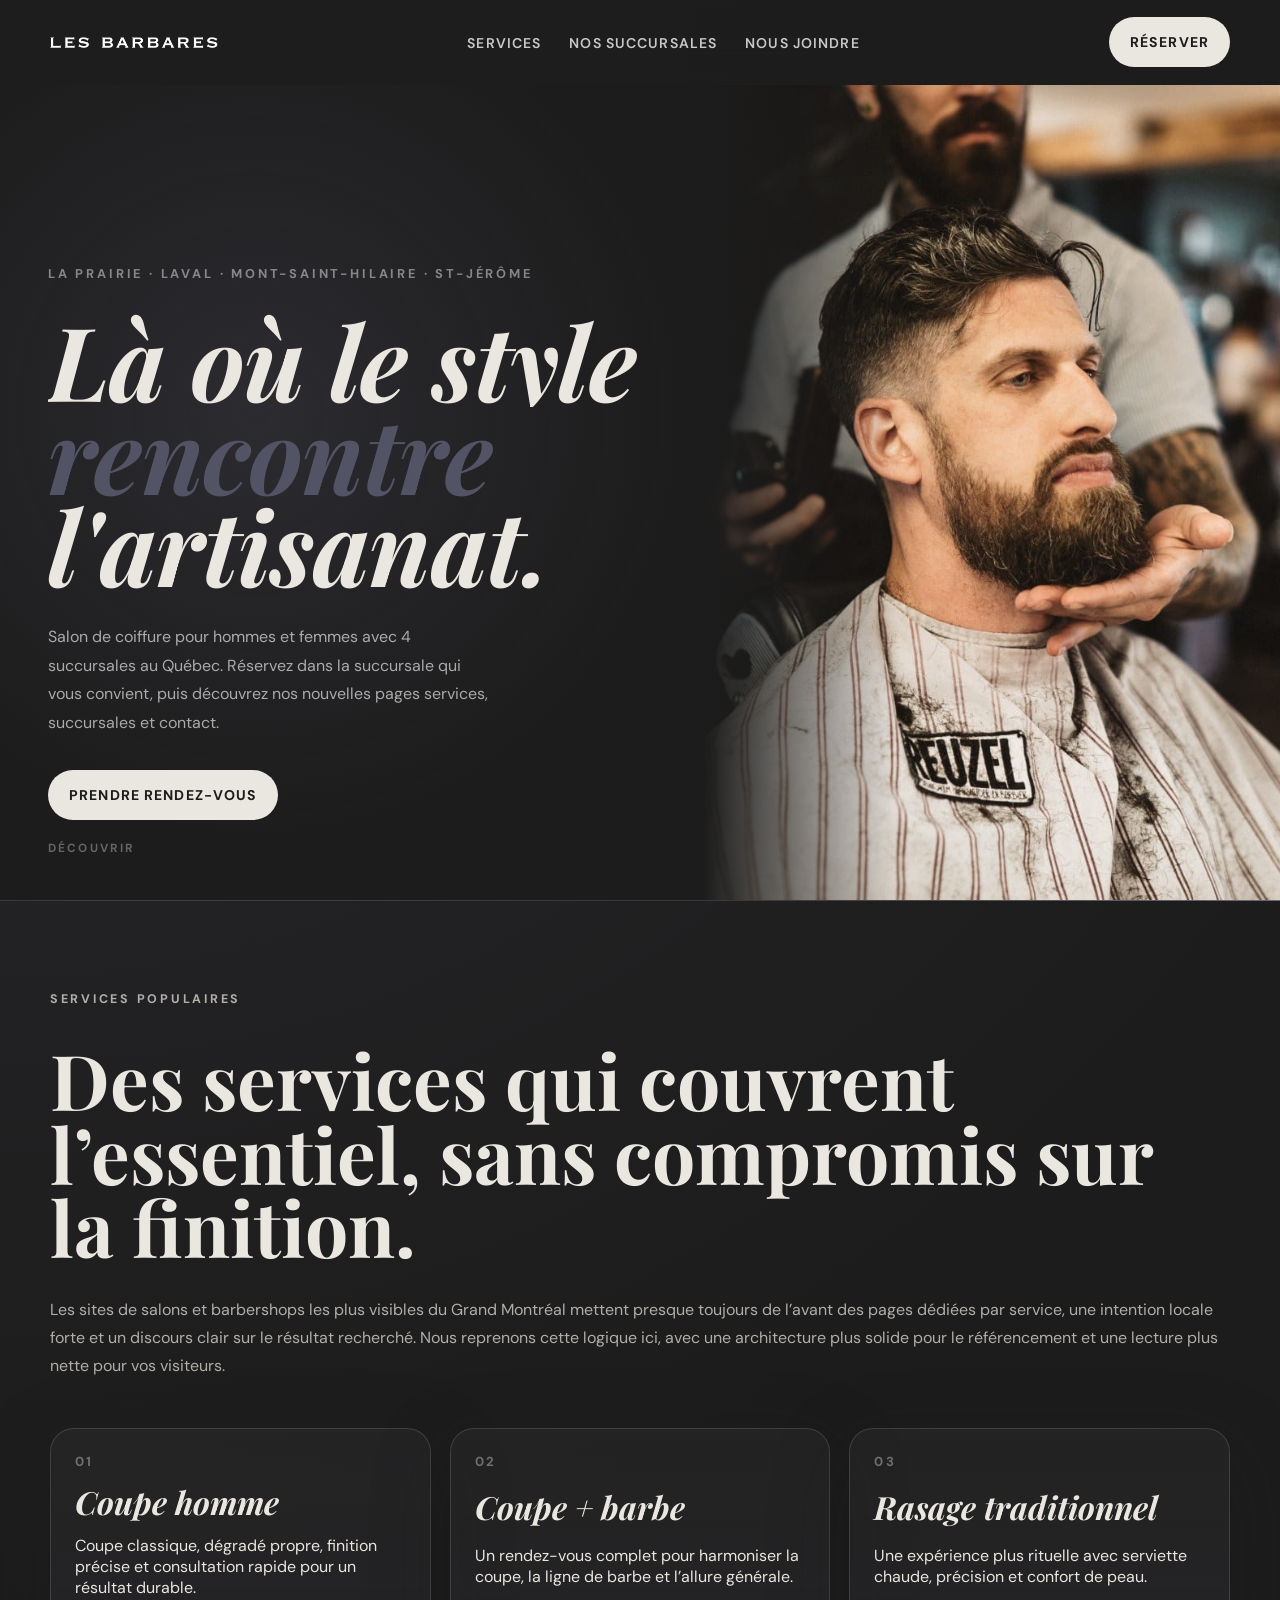
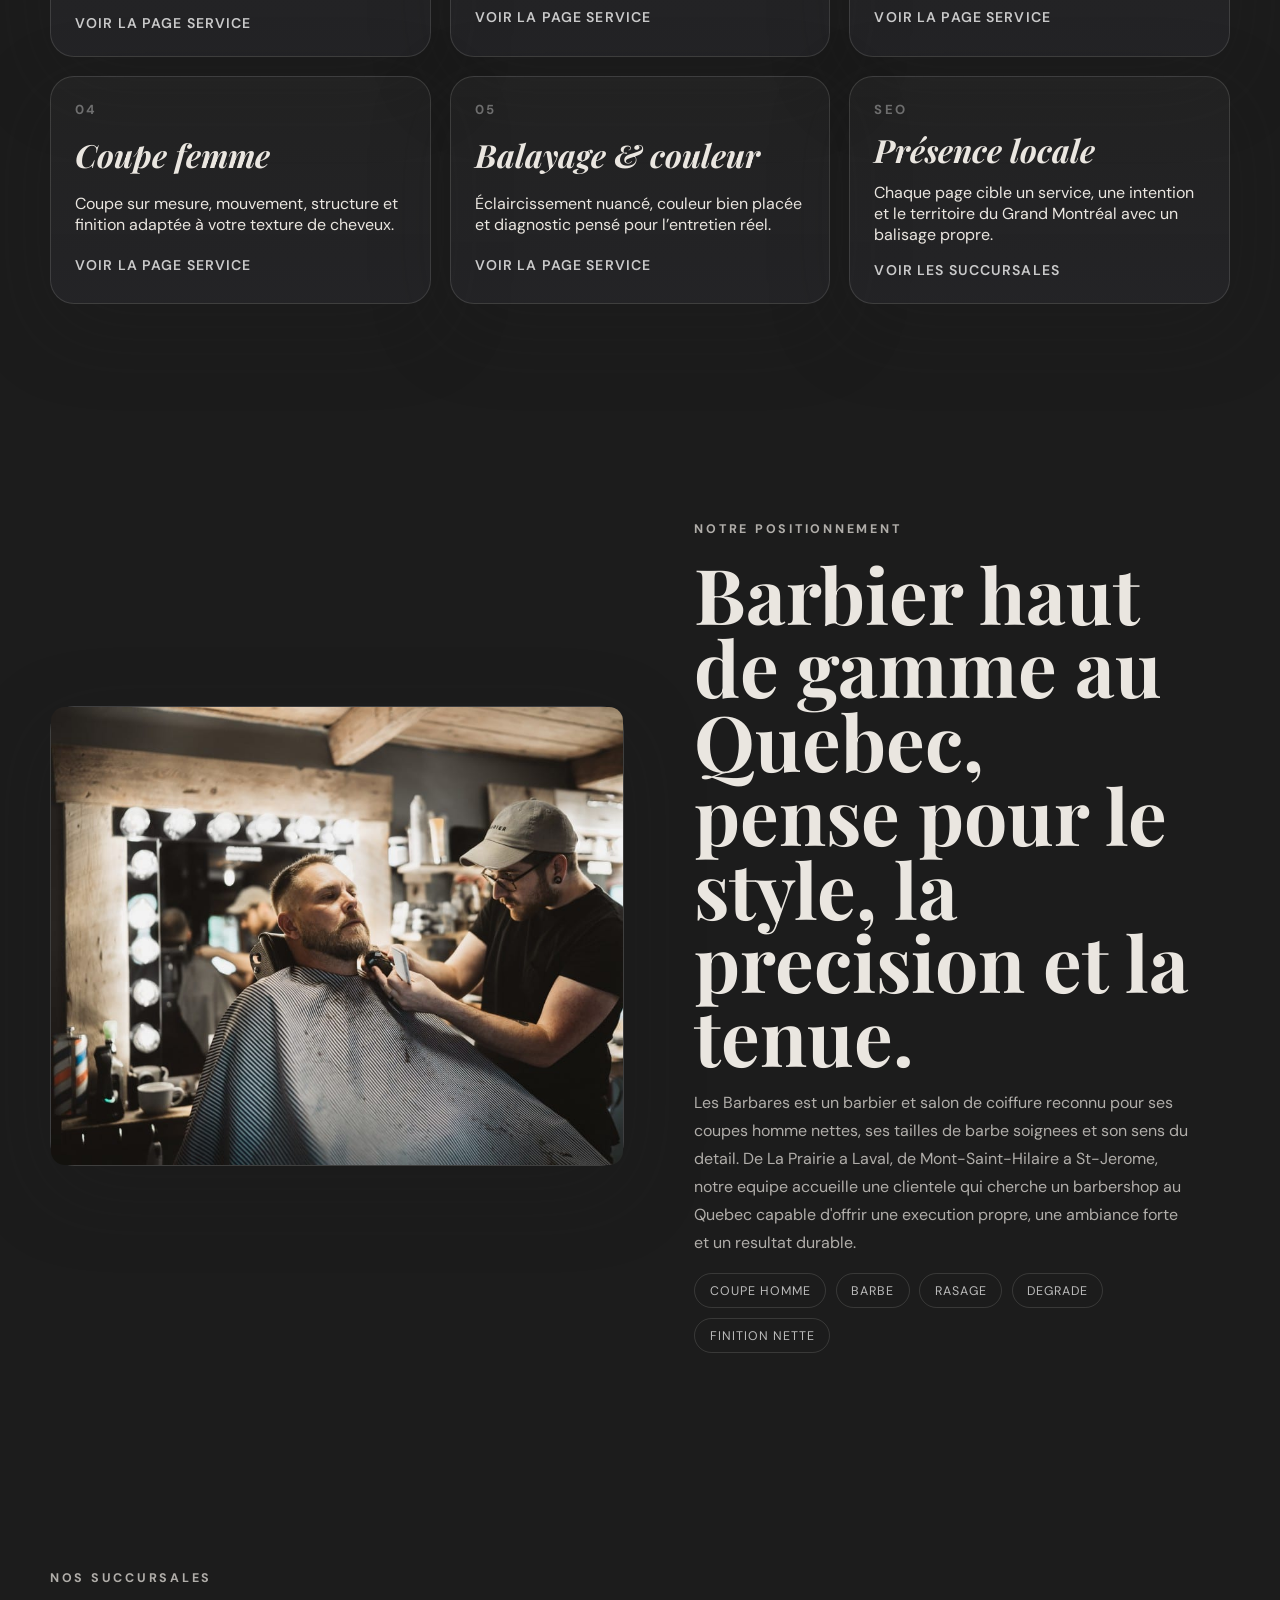
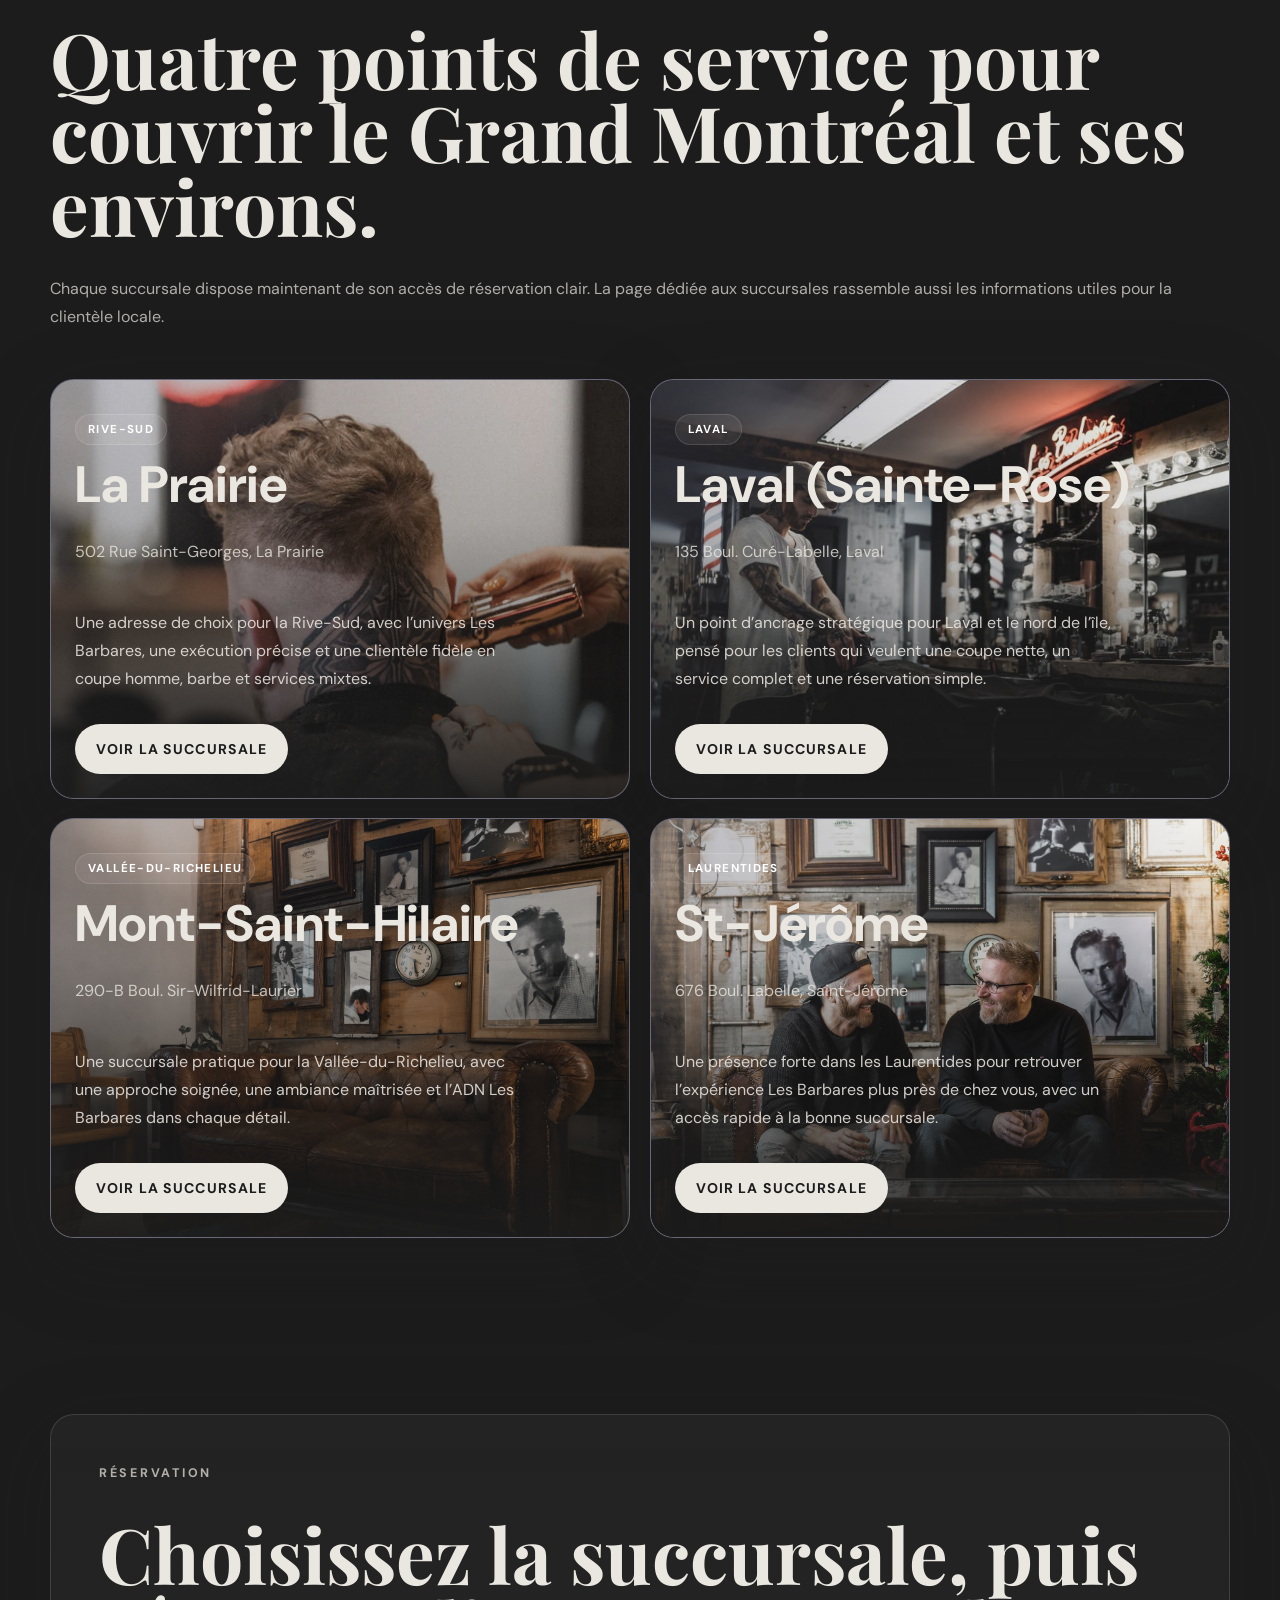
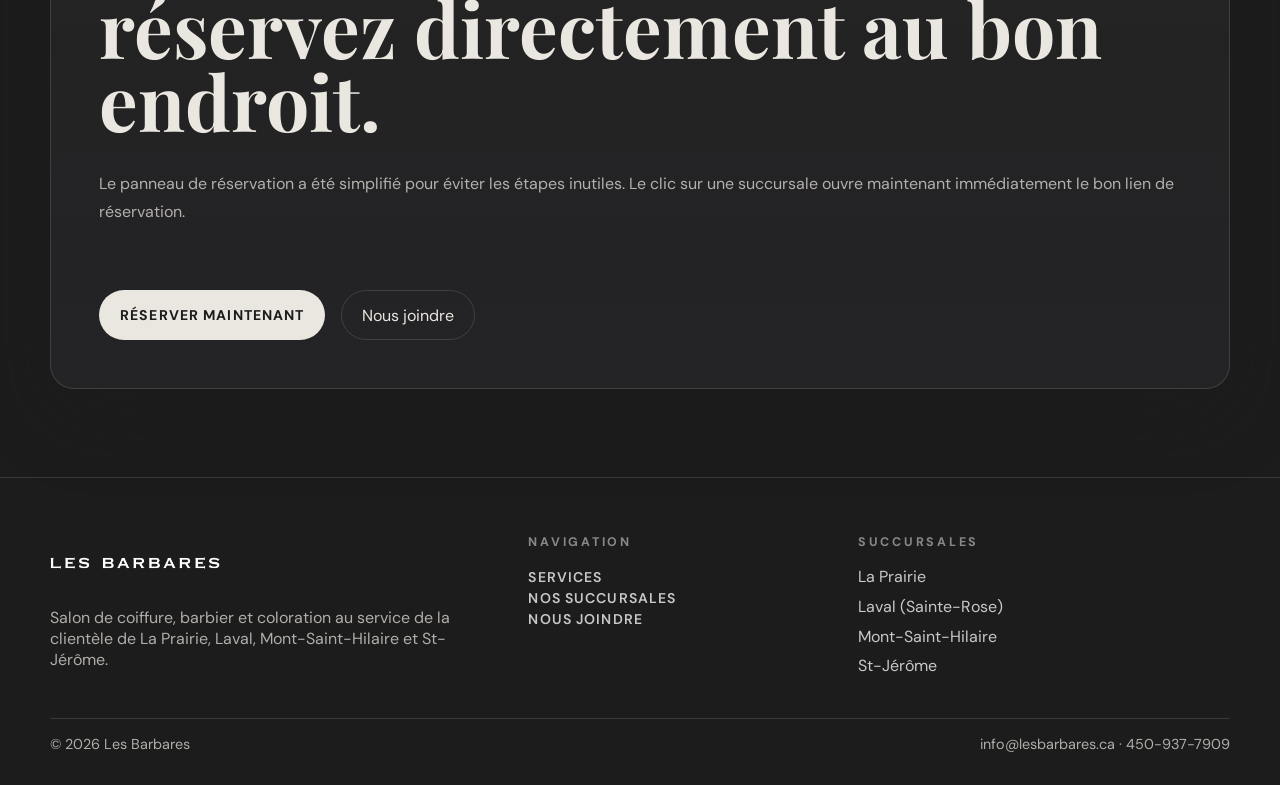
==== index.html @ 5d1bf545 "Refine homepage positioning copy and imagery" ====
<!DOCTYPE html>
<html lang="fr-CA">
<head>
  <meta charset="UTF-8" />
  <meta name="viewport" content="width=device-width, initial-scale=1.0" />
  <title>Les Barbares | Salon de coiffure, barbier et coloration au Grand Montréal</title>
  <meta name="description" content="Les Barbares est un salon de coiffure et barbier du Grand Montréal avec 4 succursales à La Prairie, Laval, Mont-Saint-Hilaire et St-Jérôme. Coupe homme, barbe, rasage, coupe femme et balayage." />
  <link rel="canonical" href="https://lesbarbares.ca/" />
  <meta property="og:type" content="website" />
  <meta property="og:title" content="Les Barbares | Salon de coiffure, barbier et coloration au Grand Montréal" />
  <meta property="og:description" content="Barbershop et salon de coiffure avec 4 succursales au Québec. Réservez votre coupe, barbe, rasage, coupe femme ou balayage chez Les Barbares." />
  <meta property="og:url" content="https://lesbarbares.ca/" />
  <meta property="og:image" content="https://lesbarbares.ca/photos/lesbarbareslandingpage-1.jpg" />
  <meta name="twitter:card" content="summary_large_image" />
  <link rel="preconnect" href="https://fonts.googleapis.com" />
  <link rel="preconnect" href="https://fonts.gstatic.com" crossorigin />
  <link href="https://fonts.googleapis.com/css2?family=Playfair+Display:ital,wght@0,500;0,700;1,500;1,700&family=DM+Sans:wght@400;500;700&display=swap" rel="stylesheet" />
  <link rel="stylesheet" href="site.css" />
  <script type="application/ld+json">
  {
    "@context": "https://schema.org",
    "@type": "HairSalon",
    "name": "Les Barbares",
    "url": "https://lesbarbares.ca/",
    "image": "https://lesbarbares.ca/photos/lesbarbareslandingpage-1.jpg",
    "telephone": "+1-450-937-7909",
    "email": "info@lesbarbares.ca",
    "areaServed": ["La Prairie", "Laval", "Mont-Saint-Hilaire", "Saint-Jérôme", "Grand Montréal"],
    "sameAs": [
      "https://www.instagram.com/les_barbares/",
      "https://www.facebook.com/etes.vous.barbares/"
    ]
  }
  </script>
</head>
<body>
  <div class="page-shell">
    <nav class="site-nav">
      <div class="container site-nav-inner">
        <a class="brand" href="index.html" aria-label="Les Barbares">
          <img src="brand_assets/les-barbares-salon-de-coiffure.png" alt="Les Barbares" />
        </a>
        <ul class="nav-links">
          <li><a href="services.html">Services</a></li>
          <li><a href="succursales.html">Nos succursales</a></li>
          <li><a href="contact.html">Nous joindre</a></li>
        </ul>
        <button class="button" type="button" onclick="openBooking()">Réserver</button>
        <button class="mobile-toggle" type="button" onclick="toggleMenu()" aria-label="Ouvrir le menu">Menu</button>
      </div>
    </nav>

    <div class="mobile-menu" id="mobile-menu">
      <a href="index.html" onclick="toggleMenu()">Accueil</a>
      <a href="services.html" onclick="toggleMenu()">Services</a>
      <a href="succursales.html" onclick="toggleMenu()">Succursales</a>
      <a href="contact.html" onclick="toggleMenu()">Nous joindre</a>
      <button class="mobile-book" type="button" onclick="openBooking()">Réserver</button>
    </div>

    <main>
      <section class="hero">
        <div class="hero-left">
          <p class="hero-eyebrow">La Prairie · Laval · Mont-Saint-Hilaire · St-Jérôme</p>
          <h1 class="hero-headline" aria-label="Là où le style rencontre l'artisanat.">
            <span class="line"><span>Là où le style</span></span>
            <span class="line"><span>rencontre</span></span>
            <span class="line"><span>l'artisanat.</span></span>
          </h1>
          <p class="hero-tagline">Salon de coiffure pour hommes et femmes avec 4 succursales au Québec. Réservez dans la succursale qui vous convient, puis découvrez nos nouvelles pages services, succursales et contact.</p>
          <button class="button hero-cta" type="button" onclick="openBooking()">Prendre rendez-vous</button>
        </div>
        <div class="hero-right">
          <img src="photos/lesbarbareslandingpage-1.jpg" alt="Les Barbares — barbershop et salon de coiffure" loading="eager" />
        </div>
        <p class="hero-scroll-hint">Découvrir</p>
      </section>

      <section class="section">
        <div class="container">
          <div class="section-head">
            <p class="eyebrow">Services populaires</p>
            <h2>Des services qui couvrent l’essentiel, sans compromis sur la finition.</h2>
            <p>Les sites de salons et barbershops les plus visibles du Grand Montréal mettent presque toujours de l’avant des pages dédiées par service, une intention locale forte et un discours clair sur le résultat recherché. Nous reprenons cette logique ici, avec une architecture plus solide pour le référencement et une lecture plus nette pour vos visiteurs.</p>
          </div>
          <div class="card-grid">
            <article class="service-card">
              <span class="index">01</span>
              <h3>Coupe homme</h3>
              <p>Coupe classique, dégradé propre, finition précise et consultation rapide pour un résultat durable.</p>
              <a class="text-link" href="services/coupe-homme.html">Voir la page service</a>
            </article>
            <article class="service-card">
              <span class="index">02</span>
              <h3>Coupe + barbe</h3>
              <p>Un rendez-vous complet pour harmoniser la coupe, la ligne de barbe et l’allure générale.</p>
              <a class="text-link" href="services/coupe-barbe.html">Voir la page service</a>
            </article>
            <article class="service-card">
              <span class="index">03</span>
              <h3>Rasage traditionnel</h3>
              <p>Une expérience plus rituelle avec serviette chaude, précision et confort de peau.</p>
              <a class="text-link" href="services/rasage-traditionnel.html">Voir la page service</a>
            </article>
            <article class="service-card">
              <span class="index">04</span>
              <h3>Coupe femme</h3>
              <p>Coupe sur mesure, mouvement, structure et finition adaptée à votre texture de cheveux.</p>
              <a class="text-link" href="services/coupe-femme.html">Voir la page service</a>
            </article>
            <article class="service-card">
              <span class="index">05</span>
              <h3>Balayage & couleur</h3>
              <p>Éclaircissement nuancé, couleur bien placée et diagnostic pensé pour l’entretien réel.</p>
              <a class="text-link" href="services/balayage-couleur.html">Voir la page service</a>
            </article>
            <article class="service-card">
              <span class="index">SEO</span>
              <h3>Présence locale</h3>
              <p>Chaque page cible un service, une intention et le territoire du Grand Montréal avec un balisage propre.</p>
              <a class="text-link" href="succursales.html">Voir les succursales</a>
            </article>
          </div>
        </div>
      </section>

      <section class="section">
        <div class="container split-panel">
          <div class="image-frame">
            <img src="photos/lesbarbaresdragon-375.jpg" alt="Service de barbier chez Les Barbares" />
          </div>
          <div class="split-copy">
            <p class="eyebrow">Notre positionnement</p>
            <h2>Barbier haut de gamme au Quebec, pense pour le style, la precision et la tenue.</h2>
            <p>Les Barbares est un barbier et salon de coiffure reconnu pour ses coupes homme nettes, ses tailles de barbe soignees et son sens du detail. De La Prairie a Laval, de Mont-Saint-Hilaire a St-Jerome, notre equipe accueille une clientele qui cherche un barbershop au Quebec capable d'offrir une execution propre, une ambiance forte et un resultat durable.</p>
            <div class="pill-row">
              <span class="pill">Coupe homme</span>
              <span class="pill">Barbe</span>
              <span class="pill">Rasage</span>
              <span class="pill">Degrade</span>
              <span class="pill">Finition nette</span>
            </div>
          </div>
        </div>
      </section>

      <section class="section">
        <div class="container">
          <div class="section-head">
            <p class="eyebrow">Nos succursales</p>
            <h2>Quatre points de service pour couvrir le Grand Montréal et ses environs.</h2>
            <p>Chaque succursale dispose maintenant de son accès de réservation clair. La page dédiée aux succursales rassemble aussi les informations utiles pour la clientèle locale.</p>
          </div>
          <div class="home-locations-grid">
            <article class="home-location-card">
              <img src="photos/facebook2_grande.jpg" alt="Les Barbares La Prairie" />
              <div class="home-location-content">
                <div class="home-location-topline">
                  <span class="home-location-tag">Rive-Sud</span>
                </div>
                <h3>La Prairie</h3>
                <p class="home-location-address">502 Rue Saint-Georges, La Prairie</p>
                <p class="home-location-copy">Une adresse de choix pour la Rive-Sud, avec l’univers Les Barbares, une exécution précise et une clientèle fidèle en coupe homme, barbe et services mixtes.</p>
                <div class="home-location-actions">
                  <a class="booking-link" href="succursales.html">Voir la succursale</a>
                </div>
              </div>
            </article>
            <article class="home-location-card">
              <img src="photos/Barbaresmur-124.jpg" alt="Les Barbares Laval Sainte-Rose" />
              <div class="home-location-content">
                <div class="home-location-topline">
                  <span class="home-location-tag">Laval</span>
                </div>
                <h3>Laval (Sainte-Rose)</h3>
                <p class="home-location-address">135 Boul. Curé-Labelle, Laval</p>
                <p class="home-location-copy">Un point d’ancrage stratégique pour Laval et le nord de l’île, pensé pour les clients qui veulent une coupe nette, un service complet et une réservation simple.</p>
                <div class="home-location-actions">
                  <a class="booking-link" href="succursales.html">Voir la succursale</a>
                </div>
              </div>
            </article>
            <article class="home-location-card">
              <img src="photos/facebook.jpg" alt="Les Barbares Mont-Saint-Hilaire" />
              <div class="home-location-content">
                <div class="home-location-topline">
                  <span class="home-location-tag">Vallée-du-Richelieu</span>
                </div>
                <h3>Mont-Saint-Hilaire</h3>
                <p class="home-location-address">290-B Boul. Sir-Wilfrid-Laurier</p>
                <p class="home-location-copy">Une succursale pratique pour la Vallée-du-Richelieu, avec une approche soignée, une ambiance maîtrisée et l’ADN Les Barbares dans chaque détail.</p>
                <div class="home-location-actions">
                  <a class="booking-link" href="succursales.html">Voir la succursale</a>
                </div>
              </div>
            </article>
            <article class="home-location-card">
              <img src="photos/facebook9.jpg" alt="Les Barbares St-Jérôme" />
              <div class="home-location-content">
                <div class="home-location-topline">
                  <span class="home-location-tag">Laurentides</span>
                </div>
                <h3>St-Jérôme</h3>
                <p class="home-location-address">676 Boul. Labelle, Saint-Jérôme</p>
                <p class="home-location-copy">Une présence forte dans les Laurentides pour retrouver l’expérience Les Barbares plus près de chez vous, avec un accès rapide à la bonne succursale.</p>
                <div class="home-location-actions">
                  <a class="booking-link" href="succursales.html">Voir la succursale</a>
                </div>
              </div>
            </article>
          </div>
        </div>
      </section>

      <section class="section">
        <div class="container">
          <div class="cta-card">
            <p class="eyebrow">Réservation</p>
            <h2>Choisissez la succursale, puis réservez directement au bon endroit.</h2>
            <p>Le panneau de réservation a été simplifié pour éviter les étapes inutiles. Le clic sur une succursale ouvre maintenant immédiatement le bon lien de réservation.</p>
            <div class="page-actions">
              <button class="button" type="button" onclick="openBooking()">Réserver maintenant</button>
              <a class="ghost-button" href="contact.html">Nous joindre</a>
            </div>
          </div>
        </div>
      </section>
    </main>

    <footer class="footer">
      <div class="container">
        <div class="footer-grid">
          <div class="footer-brand">
            <img src="brand_assets/les-barbares-salon-de-coiffure.png" alt="Les Barbares" />
            <p>Salon de coiffure, barbier et coloration au service de la clientèle de La Prairie, Laval, Mont-Saint-Hilaire et St-Jérôme.</p>
          </div>
          <div>
            <p class="eyebrow">Navigation</p>
            <ul class="footer-links">
              <li><a href="services.html">Services</a></li>
              <li><a href="succursales.html">Nos succursales</a></li>
              <li><a href="contact.html">Nous joindre</a></li>
            </ul>
          </div>
          <div>
            <p class="eyebrow">Succursales</p>
            <div class="footer-branches">
              <a href="succursales.html">La Prairie</a>
              <a href="succursales.html">Laval (Sainte-Rose)</a>
              <a href="succursales.html">Mont-Saint-Hilaire</a>
              <a href="succursales.html">St-Jérôme</a>
            </div>
          </div>
        </div>
        <div class="footer-bottom">
          <span>© 2026 Les Barbares</span>
          <span>info@lesbarbares.ca · 450-937-7909</span>
        </div>
      </div>
    </footer>
  </div>

  <div class="booking-overlay" id="booking-overlay" onclick="closeBooking()"></div>
  <aside class="booking-panel" id="booking-panel" aria-modal="true" role="dialog" aria-label="Réserver une visite">
    <div class="booking-header">
      <h2 class="booking-title">Réserver une visite</h2>
      <button class="booking-close" type="button" onclick="closeBooking()" aria-label="Fermer">✕</button>
    </div>
    <div class="booking-body">
      <p>Sélectionnez une succursale. Le clic ouvre directement le bon lien de réservation.</p>
      <div class="booking-locations">
        <button class="booking-location" type="button" onclick="selectLocation(this)" data-url="https://linktr.ee/Barbares">
          <span class="name">La Prairie</span>
          <span class="address">502 Rue Saint-Georges · La Prairie</span>
        </button>
        <button class="booking-location" type="button" onclick="selectLocation(this)" data-url="https://book.squareup.com/appointments/hnw8ubz1rvs21f/location/LJN0TJ5JBTWC9/services">
          <span class="name">Laval (Sainte-Rose)</span>
          <span class="address">135 Boul. Curé-Labelle · Laval</span>
        </button>
        <button class="booking-location" type="button" onclick="selectLocation(this)" data-url="https://book.squareup.com/appointments/hnw8ubz1rvs21f/location/LEB6K5XP36884/services">
          <span class="name">Mont-Saint-Hilaire</span>
          <span class="address">290-B Boul. Sir-Wilfrid-Laurier</span>
        </button>
        <button class="booking-location" type="button" onclick="selectLocation(this)" data-url="https://stjerome.lesbarbares.ca/index.php/Fr/Accueil/Accueil/">
          <span class="name">St-Jérôme</span>
          <span class="address">676 Boul. Labelle · Saint-Jérôme</span>
        </button>
      </div>
      <p class="booking-caption">Vous serez redirigé vers la plateforme de réservation de la succursale choisie.</p>
    </div>
  </aside>

  <script src="site.js"></script>
</body>
</html>
---- site.css ----
:root {
  --bg: #1c1c1c;
  --bg-elevated: #535366;
  --bg-soft: #eae6e0;
  --line: rgba(234, 230, 224, 0.14);
  --text: #eae6e0;
  --muted: rgba(234, 230, 224, 0.72);
  --accent: #535366;
  --accent-soft: rgba(83, 83, 102, 0.22);
  --action: #eae6e0;
  --action-contrast: #1c1c1c;
  --highlight: #ffffff;
  --shadow: 0 24px 80px rgba(28, 28, 28, 0.28);
  --radius: 24px;
  --radius-sm: 16px;
  --container: 1180px;
  --font-display: "Playfair Display", serif;
  --font-body: "DM Sans", sans-serif;
  --nav-height: 84px;
}

*,
*::before,
*::after {
  box-sizing: border-box;
}

html {
  scroll-behavior: smooth;
}

body {
  margin: 0;
  font-family: var(--font-body);
  background:
    radial-gradient(circle at top left, rgba(83, 83, 102, 0.24), transparent 28%),
    linear-gradient(180deg, #1c1c1c 0%, #1c1c1c 100%);
  color: var(--text);
  overflow-x: hidden;
}

img {
  display: block;
  max-width: 100%;
}

a {
  color: inherit;
  text-decoration: none;
}

button {
  font: inherit;
}

.page-shell {
  min-height: 100vh;
}

.container {
  width: min(calc(100% - 2.5rem), var(--container));
  margin: 0 auto;
}

.eyebrow {
  margin: 0 0 1rem;
  font-size: 0.78rem;
  font-weight: 700;
  letter-spacing: 0.22em;
  text-transform: uppercase;
  color: rgba(255, 255, 255, 0.48);
}

.section {
  padding: 5.5rem 0;
}

.section-head {
  display: grid;
  gap: 1rem;
  margin-bottom: 2rem;
}

.section-head h2,
.split-copy h2,
.cta-card h2,
.detail-card h2,
.contact-stack h2 {
  margin: 0;
  font-family: var(--font-display);
  font-size: clamp(2.4rem, 6vw, 5rem);
  line-height: 0.96;
}

.section-head p,
.split-copy p,
.cta-card p,
.detail-card p,
.contact-stack p,
.service-copy p,
.location-card p,
.meta-card p,
.list-card li {
  color: var(--muted);
  line-height: 1.75;
}

.site-nav {
  position: sticky;
  top: 0;
  z-index: 1000;
  backdrop-filter: blur(18px);
  background: rgba(28, 28, 28, 0.86);
  border-bottom: 1px solid transparent;
  transition: border-color 0.25s ease, transform 0.25s ease;
}

.site-nav.scrolled {
  border-bottom-color: var(--line);
}

.site-nav.hidden {
  transform: translateY(-100%);
}

.site-nav-inner {
  min-height: var(--nav-height);
  display: flex;
  align-items: center;
  justify-content: space-between;
  gap: 1rem;
}

.brand {
  display: inline-flex;
  align-items: center;
}

.brand img {
  width: 168px;
  filter: brightness(0) invert(1);
}

.nav-links,
.footer-links,
.footer-branches,
.inline-links,
.bullet-list,
.contact-points {
  list-style: none;
  margin: 0;
  padding: 0;
}

.nav-links {
  display: flex;
  align-items: center;
  gap: 1.75rem;
}

.nav-links a,
.footer-links a,
.inline-links a,
.text-link {
  color: rgba(255, 255, 255, 0.76);
  font-size: 0.88rem;
  font-weight: 600;
  letter-spacing: 0.08em;
  text-transform: uppercase;
}

.nav-links a:hover,
.footer-links a:hover,
.inline-links a:hover,
.text-link:hover,
.branch-links a:hover {
  color: var(--highlight);
}

.button,
.ghost-button,
.mobile-book,
.booking-link {
  display: inline-flex;
  align-items: center;
  justify-content: center;
  gap: 0.5rem;
  min-height: 50px;
  padding: 0 1.25rem;
  border-radius: 999px;
  border: 1px solid transparent;
  cursor: pointer;
  transition: transform 0.2s ease, background 0.2s ease, border-color 0.2s ease, color 0.2s ease;
}

.button,
.mobile-book,
.booking-link {
  background: var(--action);
  color: var(--action-contrast);
  font-size: 0.88rem;
  font-weight: 700;
  letter-spacing: 0.08em;
  text-transform: uppercase;
}

.ghost-button {
  border-color: var(--line);
  color: var(--text);
}

.button:hover,
.ghost-button:hover,
.mobile-book:hover,
.booking-link:hover {
  transform: translateY(-1px);
}

.mobile-toggle {
  display: none;
  width: 48px;
  height: 48px;
  border-radius: 999px;
  border: 1px solid var(--line);
  background: transparent;
  color: var(--text);
}

.mobile-menu {
  position: fixed;
  inset: 0;
  z-index: 999;
  display: flex;
  flex-direction: column;
  justify-content: center;
  align-items: center;
  gap: 1.5rem;
  background: rgba(28, 28, 28, 0.98);
  opacity: 0;
  pointer-events: none;
  transition: opacity 0.25s ease;
}

.mobile-menu.open {
  opacity: 1;
  pointer-events: auto;
}

.mobile-menu a {
  font-family: var(--font-display);
  font-style: italic;
  font-size: clamp(2rem, 8vw, 3.5rem);
}

.hero {
  display: grid;
  grid-template-columns: 55% 45%;
  min-height: calc(100vh - var(--nav-height));
  position: relative;
  padding: 0;
  border-bottom: 1px solid var(--line);
  background:
    radial-gradient(circle at 20% 40%, rgba(83, 83, 102, 0.28), transparent 38%),
    linear-gradient(90deg, #1c1c1c 0%, #1c1c1c 58%, #535366 100%);
}

.page-hero {
  padding: clamp(3rem, 8vw, 6rem) 0 4.5rem;
}

.hero-left {
  display: flex;
  flex-direction: column;
  justify-content: flex-end;
  padding: 7rem 3rem 5rem;
  position: relative;
  z-index: 2;
}

.hero-right {
  position: relative;
  overflow: hidden;
}

.hero-right::after {
  content: "";
  position: absolute;
  inset: 0;
  background: linear-gradient(to right, rgba(28, 28, 28, 1) 0%, transparent 34%);
}

.hero-right img {
  width: 100%;
  height: 100%;
  object-fit: cover;
  object-position: center;
}

.hero-eyebrow {
  margin: 0 0 2rem;
  font-size: 0.8rem;
  font-weight: 700;
  letter-spacing: 0.22em;
  text-transform: uppercase;
  color: rgba(255, 255, 255, 0.45);
}

.hero-headline {
  margin: 0 0 2rem;
  font-family: var(--font-display);
  font-style: italic;
  font-weight: 700;
  line-height: 0.9;
  letter-spacing: -0.03em;
}

.hero-headline .line {
  display: block;
  overflow: hidden;
  font-size: clamp(3.5rem, 8vw, 8.75rem);
}

.hero-headline .line span {
  display: inline-block;
  transform: translateY(110%);
  animation: slideUp 0.8s ease forwards;
}

.hero-headline .line:nth-child(2) span {
  color: var(--accent);
  animation-delay: 0.12s;
}

.hero-headline .line:nth-child(3) span {
  animation-delay: 0.22s;
}

@keyframes slideUp {
  to {
    transform: translateY(0);
  }
}

.hero-tagline {
  max-width: 28rem;
  margin: 0 0 2rem;
  color: rgba(255, 255, 255, 0.62);
  font-size: 1rem;
  line-height: 1.8;
}

.hero-cta {
  width: fit-content;
}

.hero-scroll-hint {
  position: absolute;
  left: 3rem;
  bottom: 2rem;
  color: rgba(255, 255, 255, 0.32);
  font-size: 0.74rem;
  font-weight: 700;
  letter-spacing: 0.18em;
  text-transform: uppercase;
}

.split-panel,
.service-layout,
.contact-layout,
.service-hero {
  display: grid;
  gap: 2rem;
  align-items: center;
}

.page-hero h1,
.service-copy h1 {
  margin: 0 0 1.25rem;
  font-family: var(--font-display);
  font-size: clamp(3.3rem, 8vw, 7.3rem);
  line-height: 0.92;
}

.page-hero p,
.service-copy .lead {
  max-width: 54rem;
  margin: 0;
  color: var(--muted);
  font-size: 1.05rem;
  line-height: 1.8;
}

.page-actions {
  display: flex;
  flex-wrap: wrap;
  gap: 1rem;
  margin-top: 2rem;
}

.image-frame,
.meta-card,
.cta-card,
.detail-card,
.service-card,
.location-card,
.contact-card {
  border: 1px solid var(--line);
  background: linear-gradient(180deg, rgba(255, 255, 255, 0.03), rgba(83, 83, 102, 0.14));
  border-radius: var(--radius);
  box-shadow: var(--shadow);
}

.image-frame img {
  width: 100%;
  min-height: 420px;
  object-fit: cover;
  border-radius: calc(var(--radius) - 10px);
}

.meta-card {
  padding: 1rem;
}

.meta-card strong,
.location-card strong {
  display: block;
  margin-bottom: 0.35rem;
  font-size: 1rem;
}

.card-grid,
.locations-grid,
.contact-grid,
.service-menu {
  display: grid;
  gap: 1.2rem;
}

.card-grid {
  grid-template-columns: repeat(3, minmax(0, 1fr));
}

.service-menu {
  grid-template-columns: repeat(2, minmax(0, 1fr));
}

.locations-grid,
.contact-grid {
  grid-template-columns: repeat(2, minmax(0, 1fr));
}

.home-locations-grid {
  display: grid;
  grid-template-columns: repeat(2, minmax(0, 1fr));
  gap: 1.2rem;
}

.service-card,
.location-card,
.contact-card {
  padding: 1.5rem;
}

.service-card {
  display: grid;
  gap: 1rem;
}

.location-card {
  overflow: hidden;
  padding: 0;
}

.location-card img {
  width: 100%;
  height: 240px;
  object-fit: cover;
  display: block;
}

.location-card-body {
  display: grid;
  gap: 1rem;
  padding: 1.5rem;
}

.home-location-card {
  position: relative;
  min-height: 420px;
  display: flex;
  align-items: flex-end;
  border: 1px solid var(--line);
  border-radius: var(--radius);
  overflow: hidden;
  box-shadow: var(--shadow);
  background: var(--bg-elevated);
}

.home-location-card img {
  position: absolute;
  inset: 0;
  width: 100%;
  height: 100%;
  object-fit: cover;
  transform: scale(1.02);
}

.home-location-card::after {
  content: "";
  position: absolute;
  inset: 0;
  background:
    linear-gradient(180deg, rgba(28, 28, 28, 0.06) 0%, rgba(28, 28, 28, 0.2) 34%, rgba(28, 28, 28, 0.92) 100%),
    linear-gradient(135deg, rgba(83, 83, 102, 0.34), transparent 55%);
}

.home-location-content {
  position: relative;
  z-index: 1;
  width: 100%;
  display: grid;
  gap: 0.95rem;
  padding: 1.5rem;
}

.home-location-topline {
  display: flex;
  align-items: center;
  justify-content: space-between;
  gap: 1rem;
}

.home-location-tag {
  display: inline-flex;
  align-items: center;
  gap: 0.35rem;
  padding: 0.45rem 0.75rem;
  border-radius: 999px;
  border: 1px solid rgba(255, 255, 255, 0.12);
  background: rgba(234, 230, 224, 0.08);
  color: var(--highlight);
  font-size: 0.72rem;
  font-weight: 700;
  letter-spacing: 0.12em;
  text-transform: uppercase;
}

.home-location-card h3 {
  margin: 0;
  font-size: clamp(2rem, 4vw, 3.25rem);
  line-height: 0.96;
}

.home-location-address {
  color: rgba(234, 230, 224, 0.8);
  font-size: 1rem;
}

.home-location-copy {
  max-width: 28rem;
  color: rgba(234, 230, 224, 0.88);
  font-size: 1rem;
  line-height: 1.75;
}

.home-location-actions {
  display: flex;
  flex-wrap: wrap;
  gap: 0.8rem;
}

.service-card .index {
  color: rgba(255, 255, 255, 0.35);
  font-size: 0.82rem;
  font-weight: 700;
  letter-spacing: 0.18em;
  text-transform: uppercase;
}

.service-card h3,
.location-card h3,
.contact-card h3 {
  margin: 0;
  font-size: clamp(1.35rem, 3vw, 2rem);
}

.service-card h3 {
  font-family: var(--font-display);
  font-style: italic;
  line-height: 1.02;
}

.service-card p,
.location-card p,
.contact-card p {
  margin: 0;
}

.pill-row {
  display: flex;
  flex-wrap: wrap;
  gap: 0.6rem;
}

.pill {
  border: 1px solid var(--line);
  border-radius: 999px;
  padding: 0.55rem 0.9rem;
  color: rgba(255, 255, 255, 0.7);
  font-size: 0.78rem;
  letter-spacing: 0.08em;
  text-transform: uppercase;
}

.split-panel,
.service-layout,
.contact-layout {
  grid-template-columns: repeat(2, minmax(0, 1fr));
}

.split-copy,
.detail-card,
.contact-stack {
  padding: clamp(1.5rem, 3vw, 2.5rem);
}

.detail-card ul,
.contact-stack ul {
  margin-top: 1rem;
}

.bullet-list li,
.contact-points li {
  padding: 0.8rem 0;
  border-bottom: 1px solid var(--line);
  color: var(--muted);
}

.bullet-list li:last-child,
.contact-points li:last-child {
  border-bottom: 0;
}

.branch-links,
.footer-branches {
  display: grid;
  gap: 0.55rem;
}

.branch-links a,
.footer-branches a {
  color: rgba(255, 255, 255, 0.76);
}

.cta-card {
  padding: clamp(2rem, 4vw, 3rem);
  display: grid;
  gap: 1rem;
}

.footer {
  padding: 3.5rem 0 2rem;
  border-top: 1px solid var(--line);
}

.footer-grid {
  display: grid;
  grid-template-columns: 1.2fr 0.8fr 1fr;
  gap: 2rem;
}

.footer-brand img {
  width: 170px;
  filter: brightness(0) invert(1);
}

.footer-brand p,
.footer-bottom,
.footer-branches {
  color: var(--muted);
}

.footer-bottom {
  margin-top: 2rem;
  padding-top: 1rem;
  border-top: 1px solid var(--line);
  display: flex;
  justify-content: space-between;
  gap: 1rem;
  font-size: 0.9rem;
}

.breadcrumbs {
  display: flex;
  flex-wrap: wrap;
  gap: 0.65rem;
  margin-bottom: 1.5rem;
  color: rgba(255, 255, 255, 0.56);
  font-size: 0.86rem;
  letter-spacing: 0.08em;
  text-transform: uppercase;
}

.breadcrumbs a:hover {
  color: var(--accent);
}

.service-hero {
  grid-template-columns: minmax(0, 1fr) minmax(320px, 0.92fr);
}

.service-copy .pill-row {
  margin-top: 1.5rem;
}

.note {
  margin-top: 1rem;
  color: rgba(255, 255, 255, 0.52);
  font-size: 0.92rem;
}

.booking-overlay {
  position: fixed;
  inset: 0;
  z-index: 1090;
  background: rgba(28, 28, 28, 0.72);
  opacity: 0;
  pointer-events: none;
  transition: opacity 0.2s ease;
}

.booking-overlay.open {
  opacity: 1;
  pointer-events: auto;
}

.booking-panel {
  position: fixed;
  top: 0;
  right: 0;
  z-index: 1100;
  width: min(540px, 100%);
  height: 100vh;
  background: #1c1c1c;
  border-left: 1px solid var(--line);
  transform: translateX(100%);
  transition: transform 0.25s ease;
  display: flex;
  flex-direction: column;
}

.booking-panel.open {
  transform: translateX(0);
}

.booking-header,
.booking-body {
  padding: 1.5rem;
}

.booking-header {
  display: flex;
  align-items: center;
  justify-content: space-between;
  gap: 1rem;
  border-bottom: 1px solid var(--line);
}

.booking-title {
  margin: 0;
  font-family: var(--font-display);
  font-size: clamp(2rem, 4vw, 3rem);
}

.booking-close {
  width: 48px;
  height: 48px;
  border-radius: 999px;
  border: 1px solid var(--line);
  background: transparent;
  color: var(--text);
  cursor: pointer;
}

.booking-body {
  overflow-y: auto;
}

.booking-body p {
  color: var(--muted);
}

.booking-locations {
  display: grid;
  gap: 0.9rem;
  margin-top: 1.5rem;
}

.booking-location {
  text-align: left;
  width: 100%;
  border: 1px solid var(--line);
  border-radius: var(--radius-sm);
  padding: 1.15rem 1.25rem;
  background: rgba(234, 230, 224, 0.03);
  color: var(--text);
  cursor: pointer;
}

.booking-location:hover {
  border-color: var(--accent);
  background: var(--accent-soft);
}

.booking-location span {
  display: block;
}

.booking-location .name {
  margin-bottom: 0.35rem;
  font-size: 1.25rem;
  font-weight: 700;
}

.booking-location .address {
  color: var(--muted);
}

.booking-caption {
  margin-top: 1rem;
  font-size: 0.92rem;
}

@media (max-width: 980px) {
  .card-grid,
  .home-locations-grid,
  .service-menu,
  .locations-grid,
  .contact-grid,
  .split-panel,
  .service-layout,
  .contact-layout,
  .service-hero,
  .footer-grid {
    grid-template-columns: 1fr;
  }

  .hero {
    grid-template-columns: 1fr;
  }

  .hero-right {
    min-height: 420px;
  }
}

@media (max-width: 760px) {
  .nav-links,
  .site-nav .button {
    display: none;
  }

  .mobile-toggle {
    display: inline-flex;
    align-items: center;
    justify-content: center;
  }

  .container {
    width: min(calc(100% - 1.3rem), var(--container));
  }

  .section,
  .page-hero {
    padding: 4.25rem 0;
  }

  .hero {
    min-height: auto;
  }

  .hero-left {
    padding: 6.5rem 1.3rem 4rem;
  }

  .home-location-card {
    min-height: 360px;
  }

  .hero-scroll-hint {
    display: none;
  }

  .footer-bottom {
    flex-direction: column;
  }
}
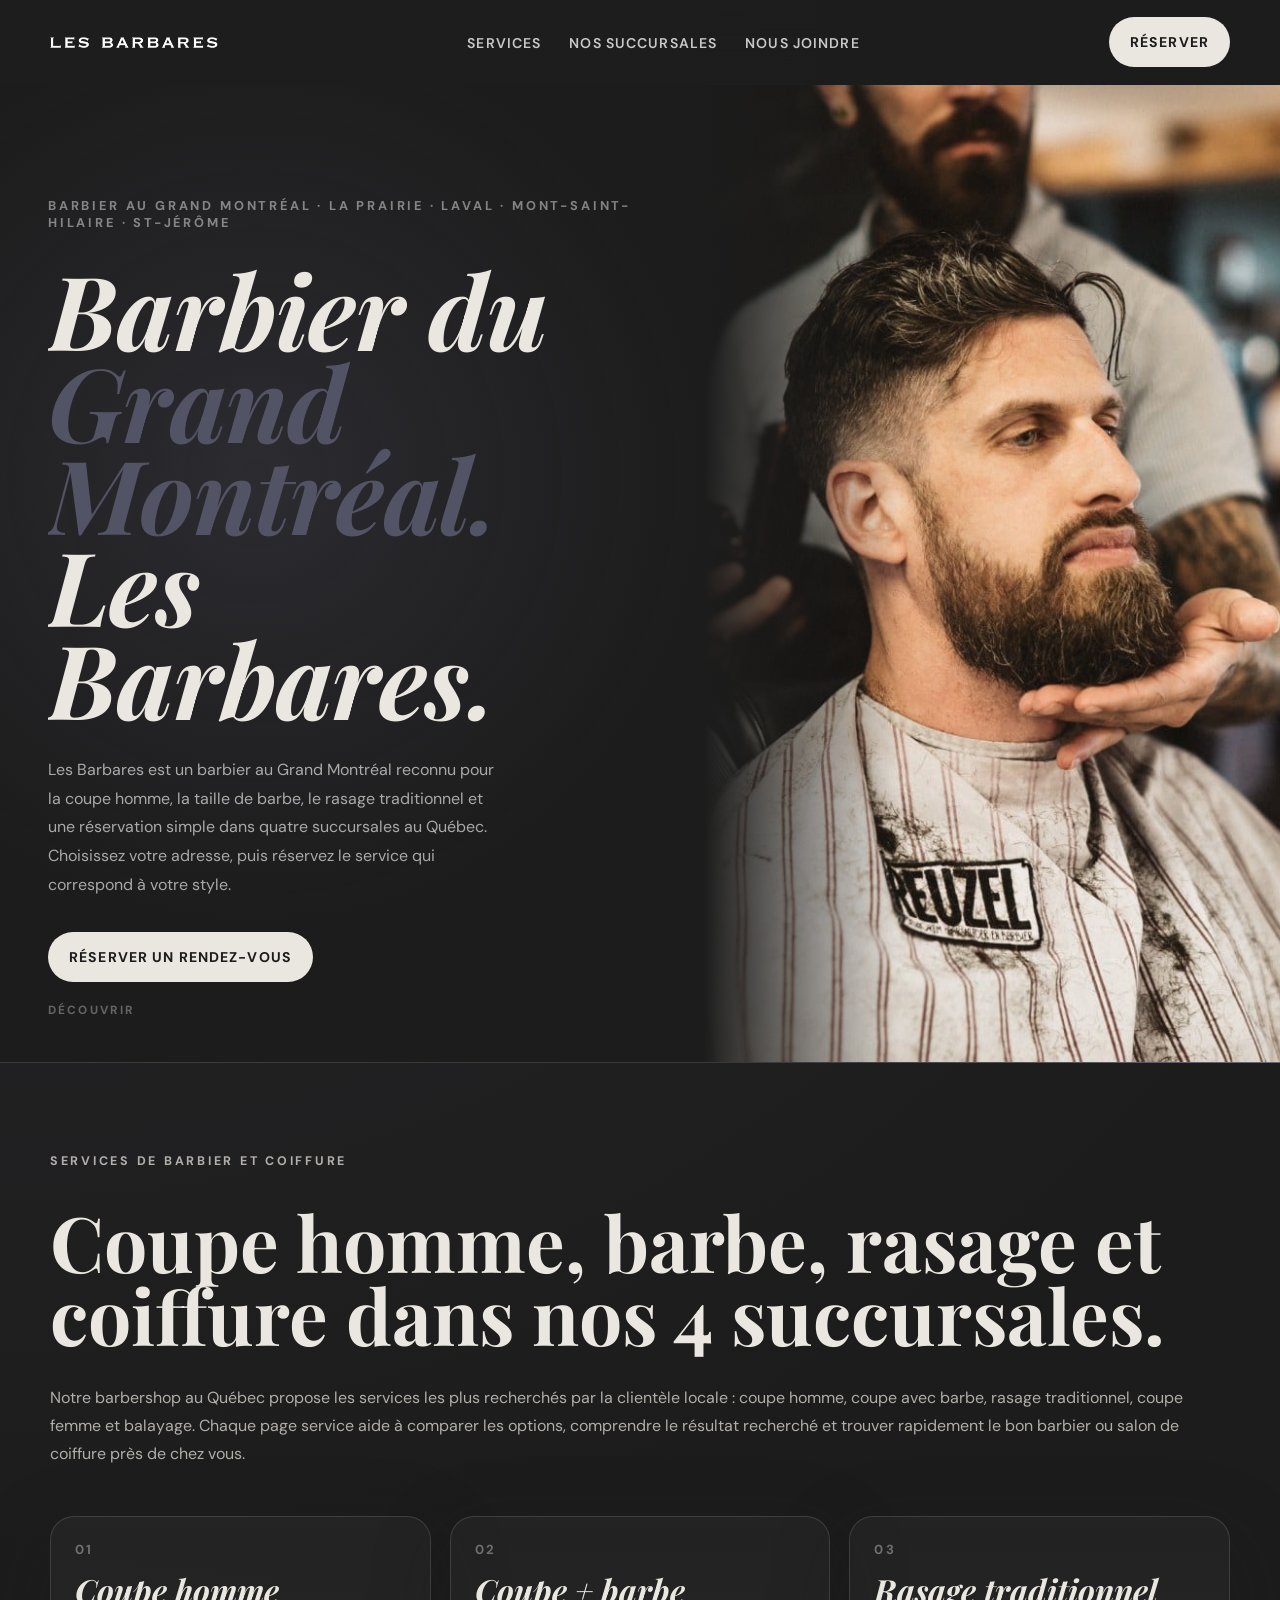
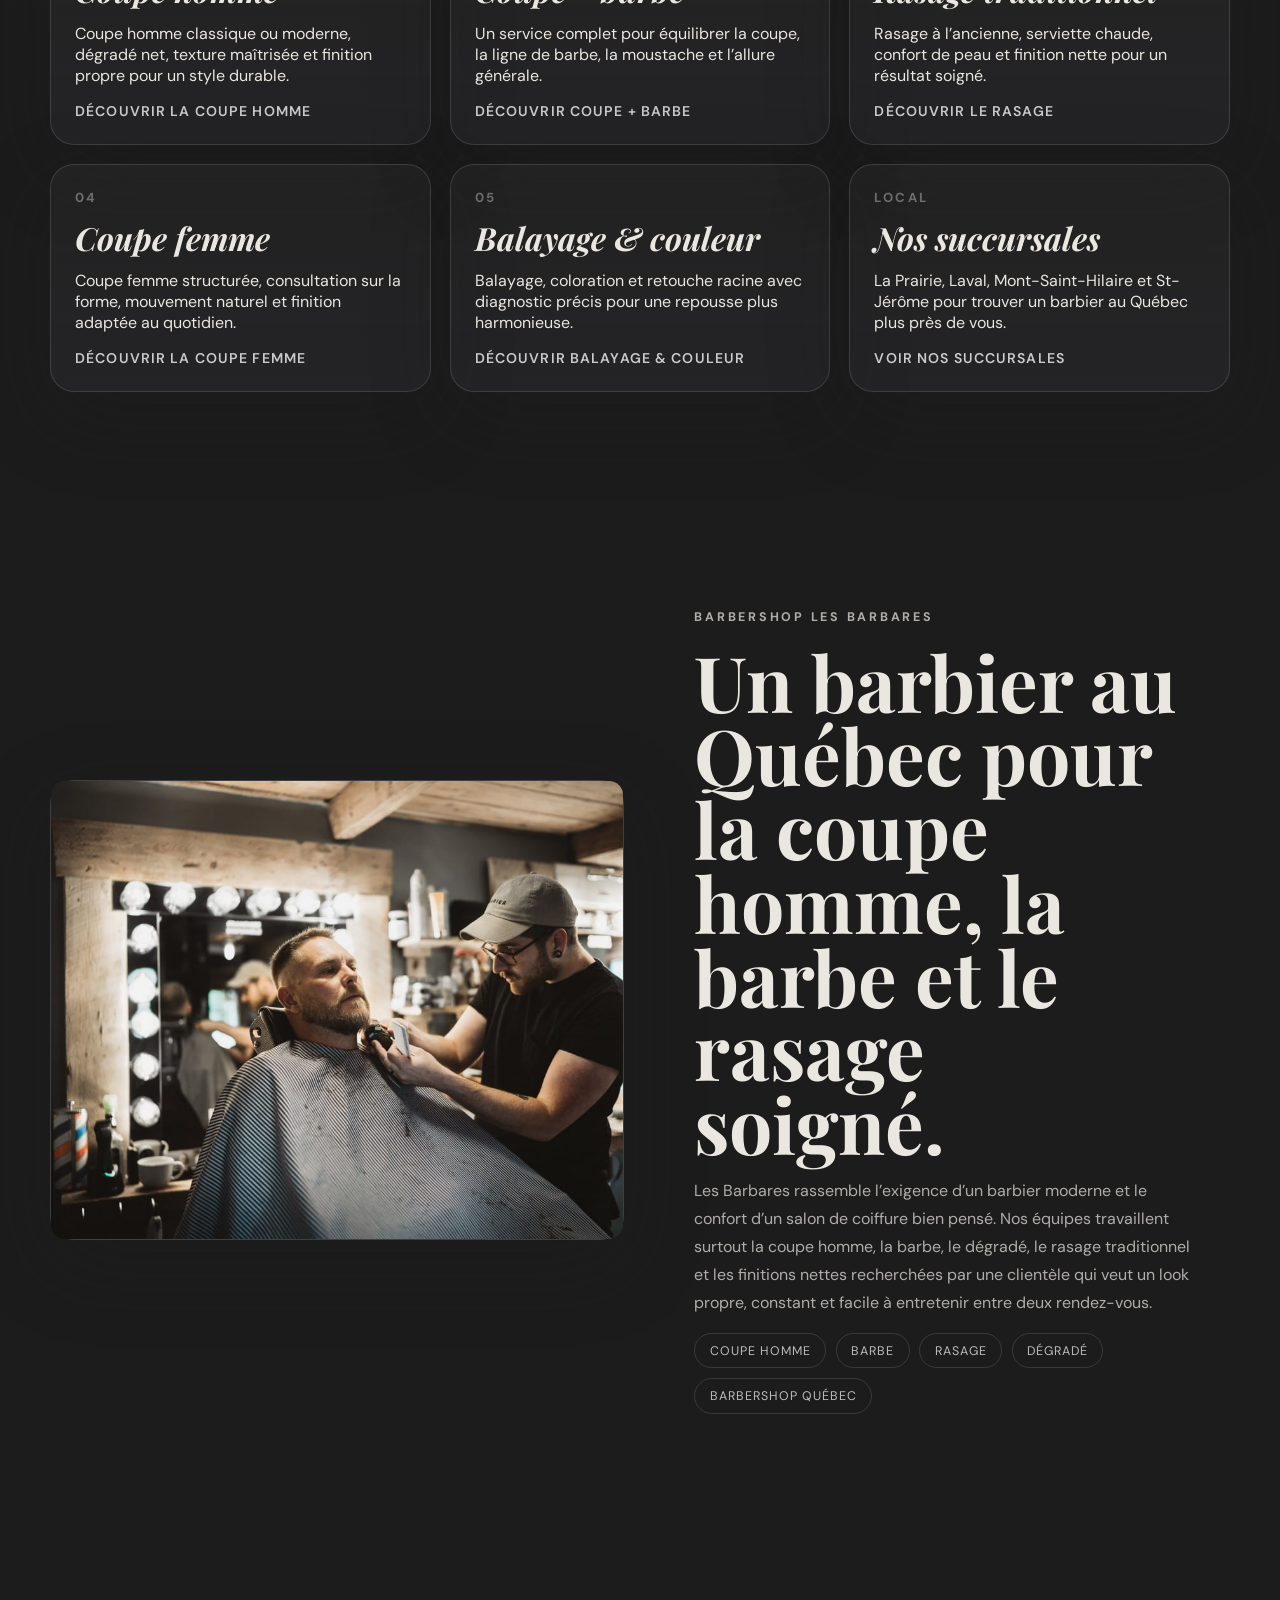
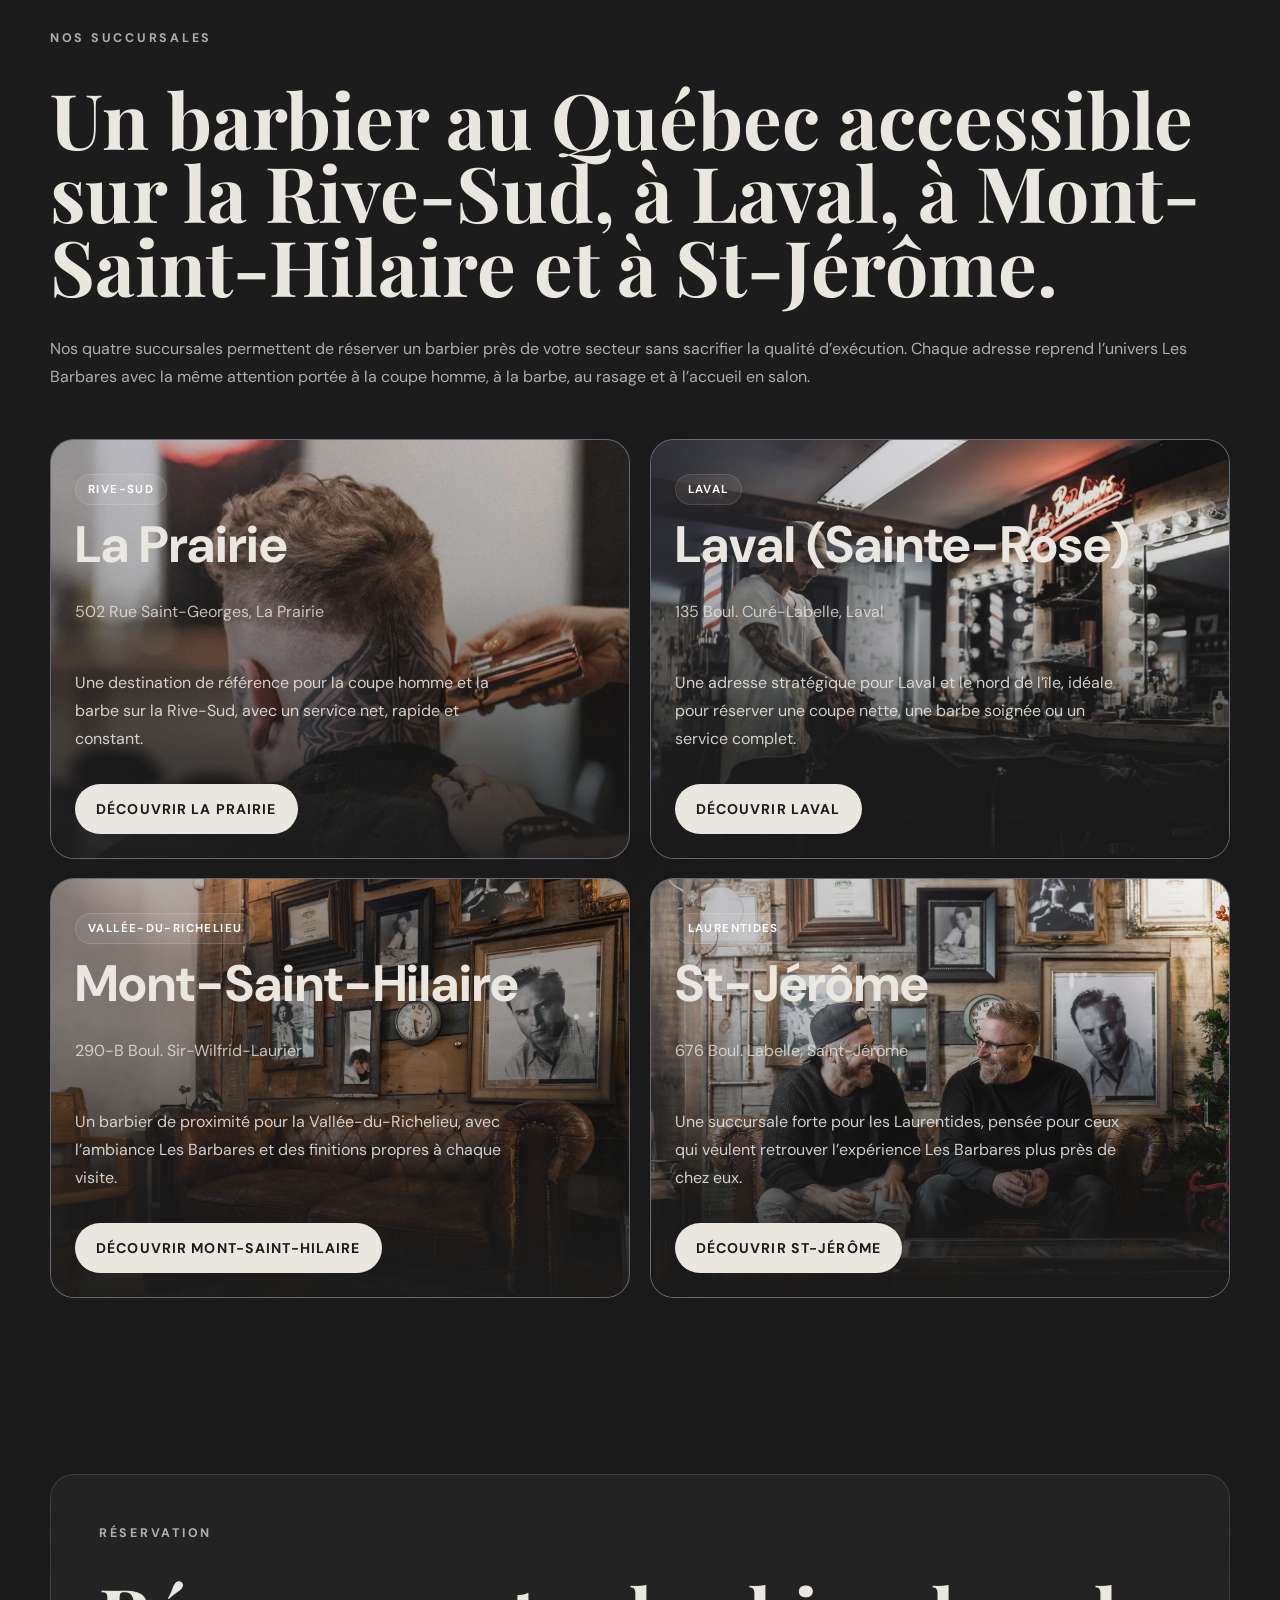
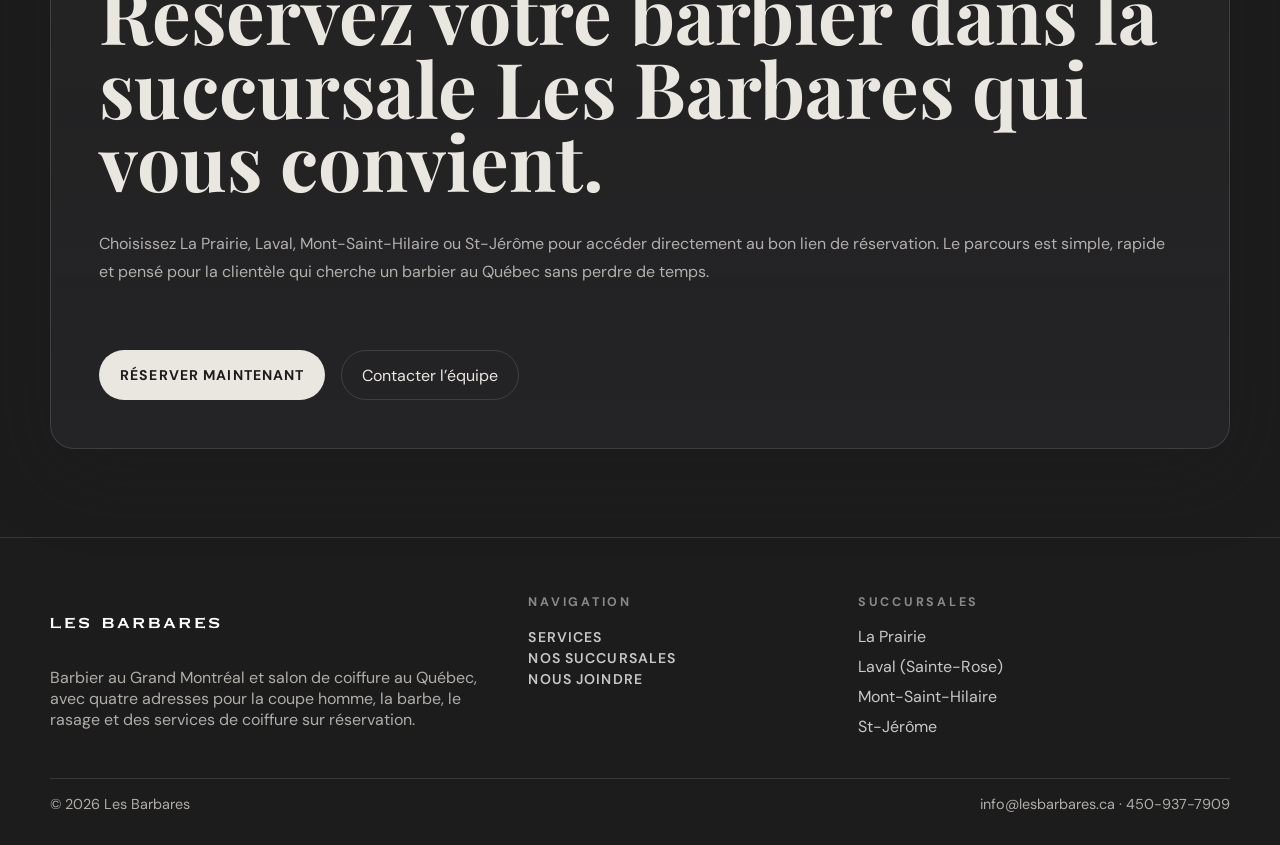
==== commit 6ab18bae: "Rewrite site copy for local SEO strategy" ====
--- a/index.html
+++ b/index.html
@@ -3,12 +3,12 @@
 <head>
   <meta charset="UTF-8" />
   <meta name="viewport" content="width=device-width, initial-scale=1.0" />
-  <title>Les Barbares | Salon de coiffure, barbier et coloration au Grand Montréal</title>
-  <meta name="description" content="Les Barbares est un salon de coiffure et barbier du Grand Montréal avec 4 succursales à La Prairie, Laval, Mont-Saint-Hilaire et St-Jérôme. Coupe homme, barbe, rasage, coupe femme et balayage." />
+  <title>Barbier au Grand Montréal | Les Barbares</title>
+  <meta name="description" content="Barbier au Grand Montréal et salon de coiffure au Québec. Coupe homme, barbe, rasage et réservation à La Prairie, Laval, Mont-Saint-Hilaire et St-Jérôme." />
   <link rel="canonical" href="https://lesbarbares.ca/" />
   <meta property="og:type" content="website" />
-  <meta property="og:title" content="Les Barbares | Salon de coiffure, barbier et coloration au Grand Montréal" />
-  <meta property="og:description" content="Barbershop et salon de coiffure avec 4 succursales au Québec. Réservez votre coupe, barbe, rasage, coupe femme ou balayage chez Les Barbares." />
+  <meta property="og:title" content="Barbier au Grand Montréal | Les Barbares" />
+  <meta property="og:description" content="Barbier au Grand Montréal avec 4 succursales au Québec pour coupe homme, barbe, rasage et services de coiffure sur réservation." />
   <meta property="og:url" content="https://lesbarbares.ca/" />
   <meta property="og:image" content="https://lesbarbares.ca/photos/lesbarbareslandingpage-1.jpg" />
   <meta name="twitter:card" content="summary_large_image" />
@@ -61,17 +61,17 @@
     <main>
       <section class="hero">
         <div class="hero-left">
-          <p class="hero-eyebrow">La Prairie · Laval · Mont-Saint-Hilaire · St-Jérôme</p>
-          <h1 class="hero-headline" aria-label="Là où le style rencontre l'artisanat.">
-            <span class="line"><span>Là où le style</span></span>
-            <span class="line"><span>rencontre</span></span>
-            <span class="line"><span>l'artisanat.</span></span>
+          <p class="hero-eyebrow">Barbier au Grand Montréal · La Prairie · Laval · Mont-Saint-Hilaire · St-Jérôme</p>
+          <h1 class="hero-headline" aria-label="Barbier du Grand Montréal Les Barbares.">
+            <span class="line"><span>Barbier du</span></span>
+            <span class="line"><span>Grand Montréal.</span></span>
+            <span class="line"><span>Les Barbares.</span></span>
           </h1>
-          <p class="hero-tagline">Salon de coiffure pour hommes et femmes avec 4 succursales au Québec. Réservez dans la succursale qui vous convient, puis découvrez nos nouvelles pages services, succursales et contact.</p>
-          <button class="button hero-cta" type="button" onclick="openBooking()">Prendre rendez-vous</button>
+          <p class="hero-tagline">Les Barbares est un barbier au Grand Montréal reconnu pour la coupe homme, la taille de barbe, le rasage traditionnel et une réservation simple dans quatre succursales au Québec. Choisissez votre adresse, puis réservez le service qui correspond à votre style.</p>
+          <button class="button hero-cta" type="button" onclick="openBooking()">Réserver un rendez-vous</button>
         </div>
         <div class="hero-right">
-          <img src="photos/lesbarbareslandingpage-1.jpg" alt="Les Barbares — barbershop et salon de coiffure" loading="eager" />
+            <img src="photos/lesbarbareslandingpage-1.jpg" alt="Barbier Les Barbares au Grand Montréal" loading="eager" />
         </div>
         <p class="hero-scroll-hint">Découvrir</p>
       </section>
@@ -79,46 +79,46 @@
       <section class="section">
         <div class="container">
           <div class="section-head">
-            <p class="eyebrow">Services populaires</p>
-            <h2>Des services qui couvrent l’essentiel, sans compromis sur la finition.</h2>
-            <p>Les sites de salons et barbershops les plus visibles du Grand Montréal mettent presque toujours de l’avant des pages dédiées par service, une intention locale forte et un discours clair sur le résultat recherché. Nous reprenons cette logique ici, avec une architecture plus solide pour le référencement et une lecture plus nette pour vos visiteurs.</p>
+            <p class="eyebrow">Services de barbier et coiffure</p>
+            <h2>Coupe homme, barbe, rasage et coiffure dans nos 4 succursales.</h2>
+            <p>Notre barbershop au Québec propose les services les plus recherchés par la clientèle locale : coupe homme, coupe avec barbe, rasage traditionnel, coupe femme et balayage. Chaque page service aide à comparer les options, comprendre le résultat recherché et trouver rapidement le bon barbier ou salon de coiffure près de chez vous.</p>
           </div>
           <div class="card-grid">
             <article class="service-card">
               <span class="index">01</span>
               <h3>Coupe homme</h3>
-              <p>Coupe classique, dégradé propre, finition précise et consultation rapide pour un résultat durable.</p>
-              <a class="text-link" href="services/coupe-homme.html">Voir la page service</a>
+              <p>Coupe homme classique ou moderne, dégradé net, texture maîtrisée et finition propre pour un style durable.</p>
+              <a class="text-link" href="services/coupe-homme.html">Découvrir la coupe homme</a>
             </article>
             <article class="service-card">
               <span class="index">02</span>
               <h3>Coupe + barbe</h3>
-              <p>Un rendez-vous complet pour harmoniser la coupe, la ligne de barbe et l’allure générale.</p>
-              <a class="text-link" href="services/coupe-barbe.html">Voir la page service</a>
+              <p>Un service complet pour équilibrer la coupe, la ligne de barbe, la moustache et l’allure générale.</p>
+              <a class="text-link" href="services/coupe-barbe.html">Découvrir coupe + barbe</a>
             </article>
             <article class="service-card">
               <span class="index">03</span>
               <h3>Rasage traditionnel</h3>
-              <p>Une expérience plus rituelle avec serviette chaude, précision et confort de peau.</p>
-              <a class="text-link" href="services/rasage-traditionnel.html">Voir la page service</a>
+              <p>Rasage à l’ancienne, serviette chaude, confort de peau et finition nette pour un résultat soigné.</p>
+              <a class="text-link" href="services/rasage-traditionnel.html">Découvrir le rasage</a>
             </article>
             <article class="service-card">
               <span class="index">04</span>
               <h3>Coupe femme</h3>
-              <p>Coupe sur mesure, mouvement, structure et finition adaptée à votre texture de cheveux.</p>
-              <a class="text-link" href="services/coupe-femme.html">Voir la page service</a>
+              <p>Coupe femme structurée, consultation sur la forme, mouvement naturel et finition adaptée au quotidien.</p>
+              <a class="text-link" href="services/coupe-femme.html">Découvrir la coupe femme</a>
             </article>
             <article class="service-card">
               <span class="index">05</span>
               <h3>Balayage & couleur</h3>
-              <p>Éclaircissement nuancé, couleur bien placée et diagnostic pensé pour l’entretien réel.</p>
-              <a class="text-link" href="services/balayage-couleur.html">Voir la page service</a>
-            </article>
-            <article class="service-card">
-              <span class="index">SEO</span>
-              <h3>Présence locale</h3>
-              <p>Chaque page cible un service, une intention et le territoire du Grand Montréal avec un balisage propre.</p>
-              <a class="text-link" href="succursales.html">Voir les succursales</a>
+              <p>Balayage, coloration et retouche racine avec diagnostic précis pour une repousse plus harmonieuse.</p>
+              <a class="text-link" href="services/balayage-couleur.html">Découvrir balayage & couleur</a>
+            </article>
+            <article class="service-card">
+              <span class="index">Local</span>
+              <h3>Nos succursales</h3>
+              <p>La Prairie, Laval, Mont-Saint-Hilaire et St-Jérôme pour trouver un barbier au Québec plus près de vous.</p>
+              <a class="text-link" href="succursales.html">Voir nos succursales</a>
             </article>
           </div>
         </div>
@@ -127,18 +127,18 @@
       <section class="section">
         <div class="container split-panel">
           <div class="image-frame">
-            <img src="photos/lesbarbaresdragon-375.jpg" alt="Service de barbier chez Les Barbares" />
+            <img src="photos/lesbarbaresdragon-375.jpg" alt="Coupe homme et barbe chez Les Barbares" />
           </div>
           <div class="split-copy">
-            <p class="eyebrow">Notre positionnement</p>
-            <h2>Barbier haut de gamme au Quebec, pense pour le style, la precision et la tenue.</h2>
-            <p>Les Barbares est un barbier et salon de coiffure reconnu pour ses coupes homme nettes, ses tailles de barbe soignees et son sens du detail. De La Prairie a Laval, de Mont-Saint-Hilaire a St-Jerome, notre equipe accueille une clientele qui cherche un barbershop au Quebec capable d'offrir une execution propre, une ambiance forte et un resultat durable.</p>
+            <p class="eyebrow">Barbershop Les Barbares</p>
+            <h2>Un barbier au Québec pour la coupe homme, la barbe et le rasage soigné.</h2>
+            <p>Les Barbares rassemble l’exigence d’un barbier moderne et le confort d’un salon de coiffure bien pensé. Nos équipes travaillent surtout la coupe homme, la barbe, le dégradé, le rasage traditionnel et les finitions nettes recherchées par une clientèle qui veut un look propre, constant et facile à entretenir entre deux rendez-vous.</p>
             <div class="pill-row">
               <span class="pill">Coupe homme</span>
               <span class="pill">Barbe</span>
               <span class="pill">Rasage</span>
-              <span class="pill">Degrade</span>
-              <span class="pill">Finition nette</span>
+              <span class="pill">Dégradé</span>
+              <span class="pill">Barbershop Québec</span>
             </div>
           </div>
         </div>
@@ -148,63 +148,63 @@
         <div class="container">
           <div class="section-head">
             <p class="eyebrow">Nos succursales</p>
-            <h2>Quatre points de service pour couvrir le Grand Montréal et ses environs.</h2>
-            <p>Chaque succursale dispose maintenant de son accès de réservation clair. La page dédiée aux succursales rassemble aussi les informations utiles pour la clientèle locale.</p>
+            <h2>Un barbier au Québec accessible sur la Rive-Sud, à Laval, à Mont-Saint-Hilaire et à St-Jérôme.</h2>
+            <p>Nos quatre succursales permettent de réserver un barbier près de votre secteur sans sacrifier la qualité d’exécution. Chaque adresse reprend l’univers Les Barbares avec la même attention portée à la coupe homme, à la barbe, au rasage et à l’accueil en salon.</p>
           </div>
           <div class="home-locations-grid">
             <article class="home-location-card">
-              <img src="photos/facebook2_grande.jpg" alt="Les Barbares La Prairie" />
+              <img src="photos/facebook2_grande.jpg" alt="Barbier Les Barbares La Prairie" />
               <div class="home-location-content">
                 <div class="home-location-topline">
                   <span class="home-location-tag">Rive-Sud</span>
                 </div>
                 <h3>La Prairie</h3>
                 <p class="home-location-address">502 Rue Saint-Georges, La Prairie</p>
-                <p class="home-location-copy">Une adresse de choix pour la Rive-Sud, avec l’univers Les Barbares, une exécution précise et une clientèle fidèle en coupe homme, barbe et services mixtes.</p>
-                <div class="home-location-actions">
-                  <a class="booking-link" href="succursales.html">Voir la succursale</a>
-                </div>
-              </div>
-            </article>
-            <article class="home-location-card">
-              <img src="photos/Barbaresmur-124.jpg" alt="Les Barbares Laval Sainte-Rose" />
+                <p class="home-location-copy">Une destination de référence pour la coupe homme et la barbe sur la Rive-Sud, avec un service net, rapide et constant.</p>
+                <div class="home-location-actions">
+                  <a class="booking-link" href="succursales.html">Découvrir La Prairie</a>
+                </div>
+              </div>
+            </article>
+            <article class="home-location-card">
+              <img src="photos/Barbaresmur-124.jpg" alt="Barbier Les Barbares Laval Sainte-Rose" />
               <div class="home-location-content">
                 <div class="home-location-topline">
                   <span class="home-location-tag">Laval</span>
                 </div>
                 <h3>Laval (Sainte-Rose)</h3>
                 <p class="home-location-address">135 Boul. Curé-Labelle, Laval</p>
-                <p class="home-location-copy">Un point d’ancrage stratégique pour Laval et le nord de l’île, pensé pour les clients qui veulent une coupe nette, un service complet et une réservation simple.</p>
-                <div class="home-location-actions">
-                  <a class="booking-link" href="succursales.html">Voir la succursale</a>
-                </div>
-              </div>
-            </article>
-            <article class="home-location-card">
-              <img src="photos/facebook.jpg" alt="Les Barbares Mont-Saint-Hilaire" />
+                <p class="home-location-copy">Une adresse stratégique pour Laval et le nord de l’île, idéale pour réserver une coupe nette, une barbe soignée ou un service complet.</p>
+                <div class="home-location-actions">
+                  <a class="booking-link" href="succursales.html">Découvrir Laval</a>
+                </div>
+              </div>
+            </article>
+            <article class="home-location-card">
+              <img src="photos/facebook.jpg" alt="Barbier Les Barbares Mont-Saint-Hilaire" />
               <div class="home-location-content">
                 <div class="home-location-topline">
                   <span class="home-location-tag">Vallée-du-Richelieu</span>
                 </div>
                 <h3>Mont-Saint-Hilaire</h3>
                 <p class="home-location-address">290-B Boul. Sir-Wilfrid-Laurier</p>
-                <p class="home-location-copy">Une succursale pratique pour la Vallée-du-Richelieu, avec une approche soignée, une ambiance maîtrisée et l’ADN Les Barbares dans chaque détail.</p>
-                <div class="home-location-actions">
-                  <a class="booking-link" href="succursales.html">Voir la succursale</a>
-                </div>
-              </div>
-            </article>
-            <article class="home-location-card">
-              <img src="photos/facebook9.jpg" alt="Les Barbares St-Jérôme" />
+                <p class="home-location-copy">Un barbier de proximité pour la Vallée-du-Richelieu, avec l’ambiance Les Barbares et des finitions propres à chaque visite.</p>
+                <div class="home-location-actions">
+                  <a class="booking-link" href="succursales.html">Découvrir Mont-Saint-Hilaire</a>
+                </div>
+              </div>
+            </article>
+            <article class="home-location-card">
+              <img src="photos/facebook9.jpg" alt="Barbier Les Barbares St-Jérôme" />
               <div class="home-location-content">
                 <div class="home-location-topline">
                   <span class="home-location-tag">Laurentides</span>
                 </div>
                 <h3>St-Jérôme</h3>
                 <p class="home-location-address">676 Boul. Labelle, Saint-Jérôme</p>
-                <p class="home-location-copy">Une présence forte dans les Laurentides pour retrouver l’expérience Les Barbares plus près de chez vous, avec un accès rapide à la bonne succursale.</p>
-                <div class="home-location-actions">
-                  <a class="booking-link" href="succursales.html">Voir la succursale</a>
+                <p class="home-location-copy">Une succursale forte pour les Laurentides, pensée pour ceux qui veulent retrouver l’expérience Les Barbares plus près de chez eux.</p>
+                <div class="home-location-actions">
+                  <a class="booking-link" href="succursales.html">Découvrir St-Jérôme</a>
                 </div>
               </div>
             </article>
@@ -216,11 +216,11 @@
         <div class="container">
           <div class="cta-card">
             <p class="eyebrow">Réservation</p>
-            <h2>Choisissez la succursale, puis réservez directement au bon endroit.</h2>
-            <p>Le panneau de réservation a été simplifié pour éviter les étapes inutiles. Le clic sur une succursale ouvre maintenant immédiatement le bon lien de réservation.</p>
+            <h2>Réservez votre barbier dans la succursale Les Barbares qui vous convient.</h2>
+            <p>Choisissez La Prairie, Laval, Mont-Saint-Hilaire ou St-Jérôme pour accéder directement au bon lien de réservation. Le parcours est simple, rapide et pensé pour la clientèle qui cherche un barbier au Québec sans perdre de temps.</p>
             <div class="page-actions">
               <button class="button" type="button" onclick="openBooking()">Réserver maintenant</button>
-              <a class="ghost-button" href="contact.html">Nous joindre</a>
+              <a class="ghost-button" href="contact.html">Contacter l’équipe</a>
             </div>
           </div>
         </div>
@@ -232,7 +232,7 @@
         <div class="footer-grid">
           <div class="footer-brand">
             <img src="brand_assets/les-barbares-salon-de-coiffure.png" alt="Les Barbares" />
-            <p>Salon de coiffure, barbier et coloration au service de la clientèle de La Prairie, Laval, Mont-Saint-Hilaire et St-Jérôme.</p>
+            <p>Barbier au Grand Montréal et salon de coiffure au Québec, avec quatre adresses pour la coupe homme, la barbe, le rasage et des services de coiffure sur réservation.</p>
           </div>
           <div>
             <p class="eyebrow">Navigation</p>
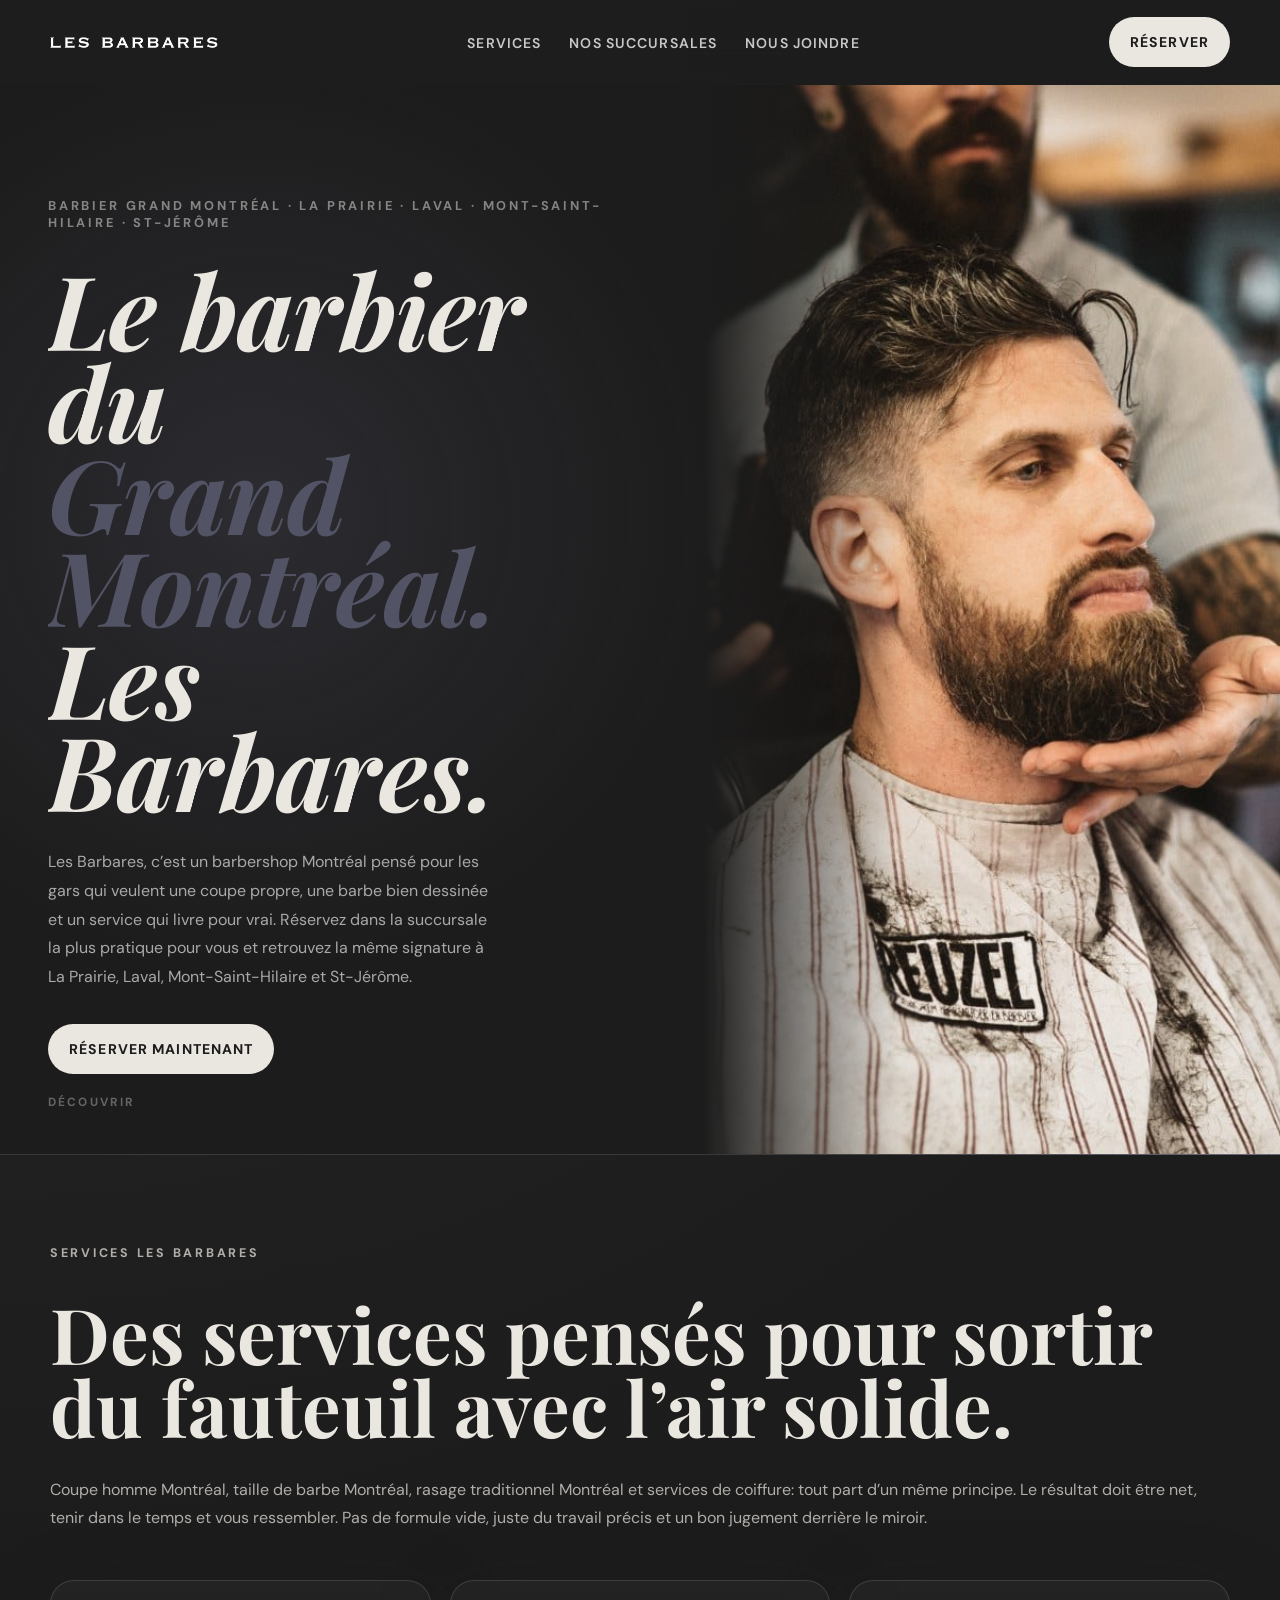
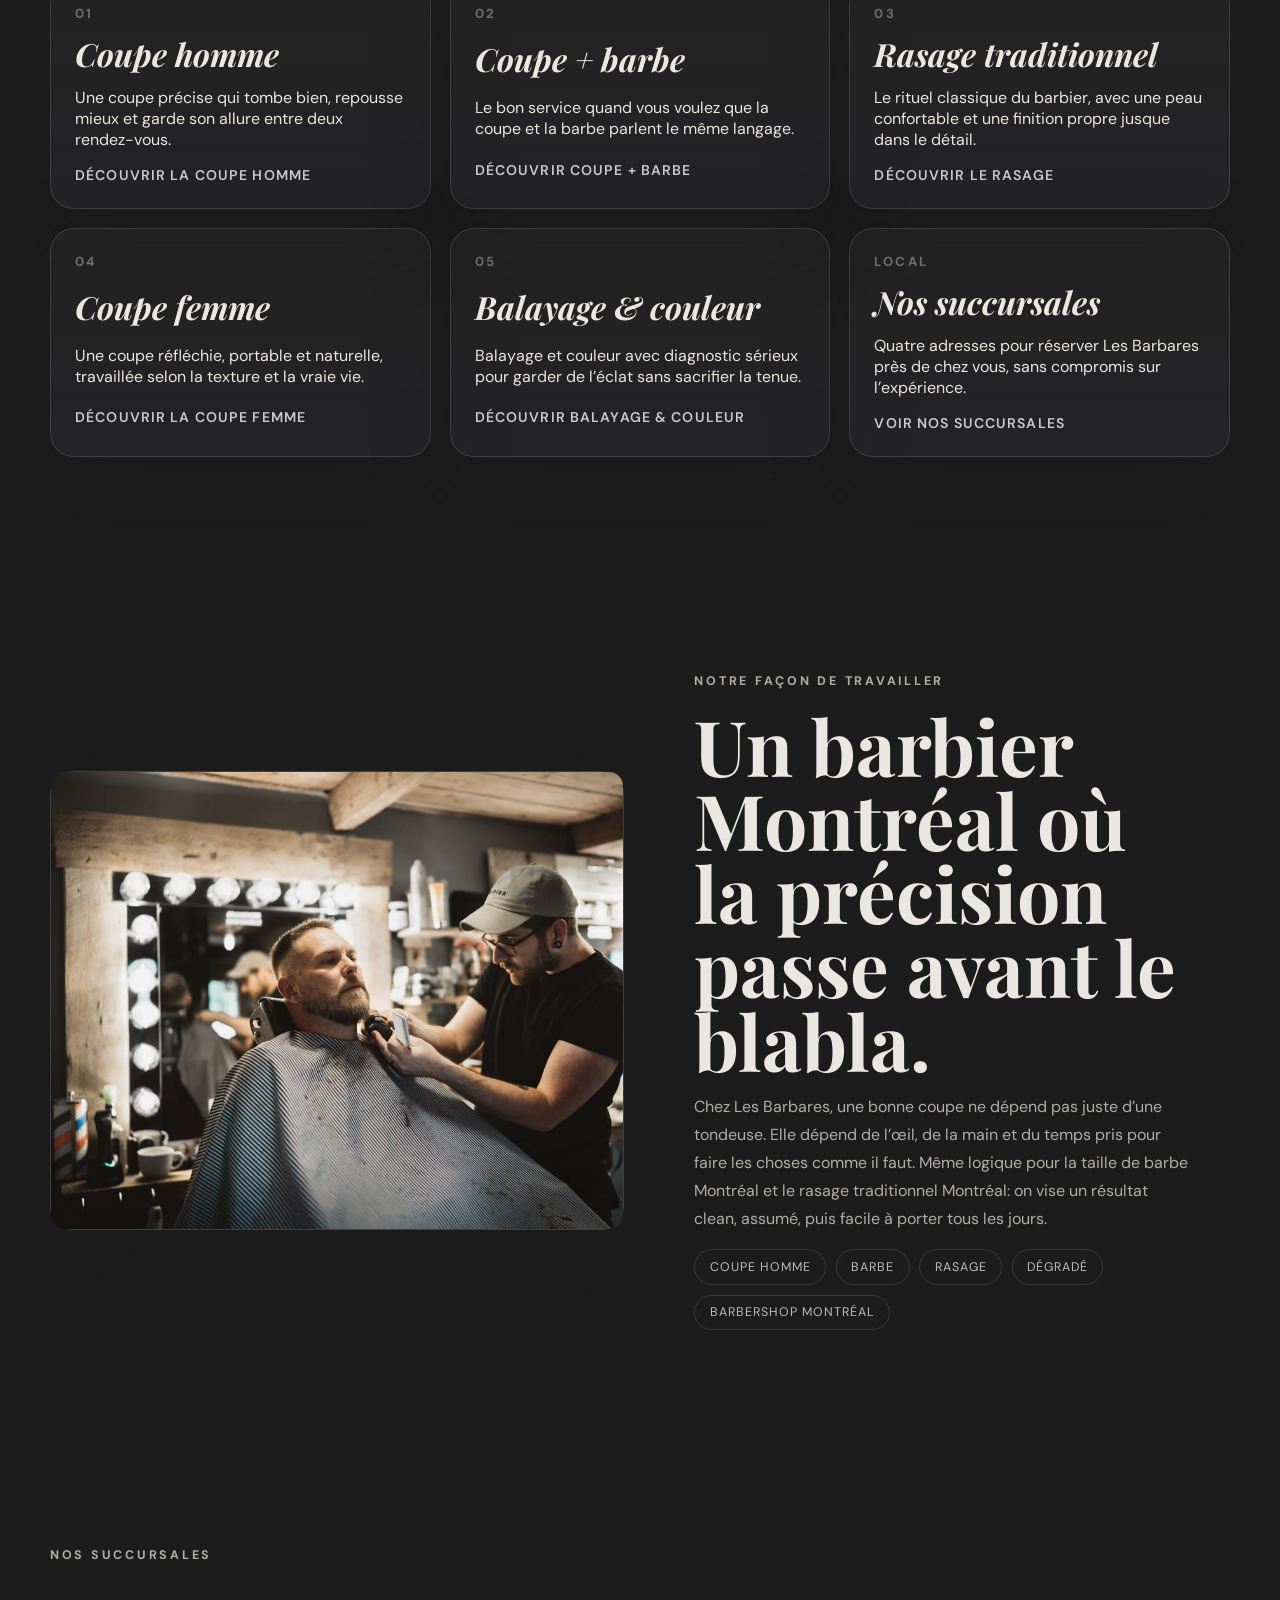
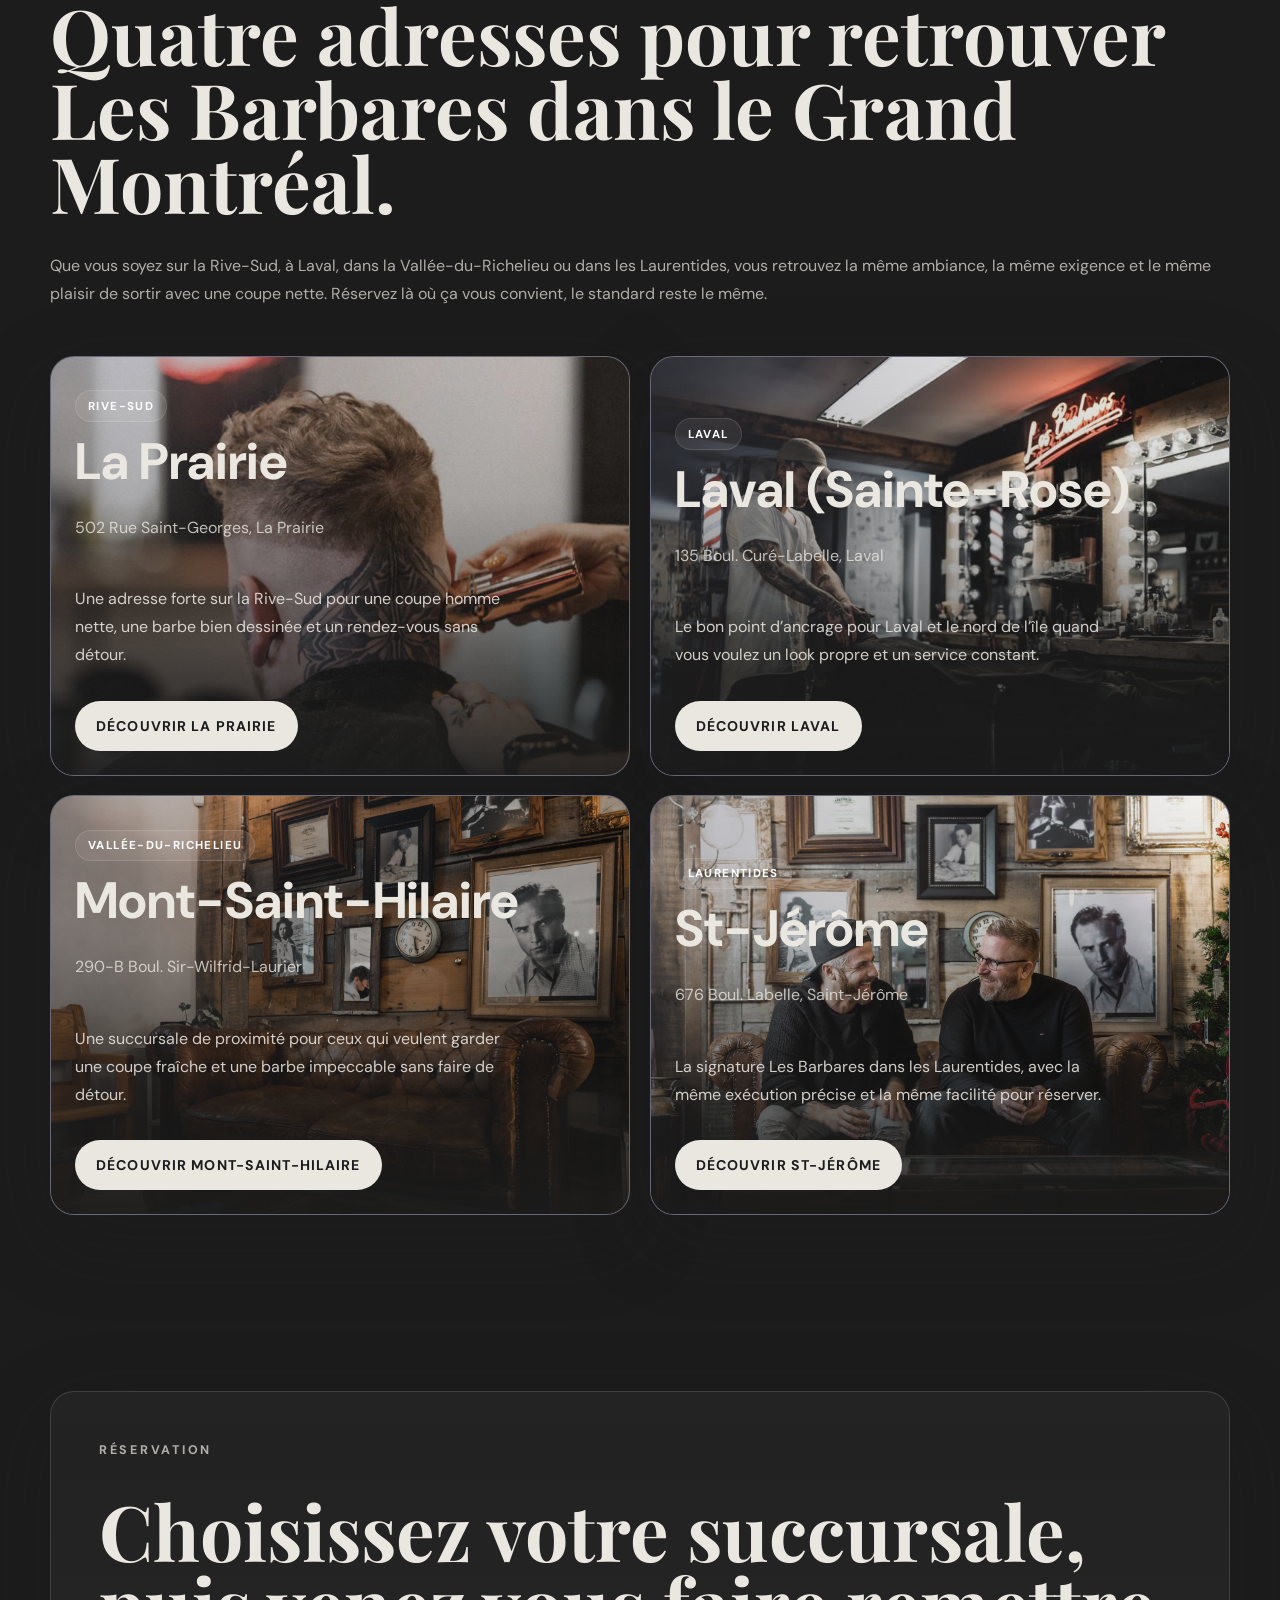
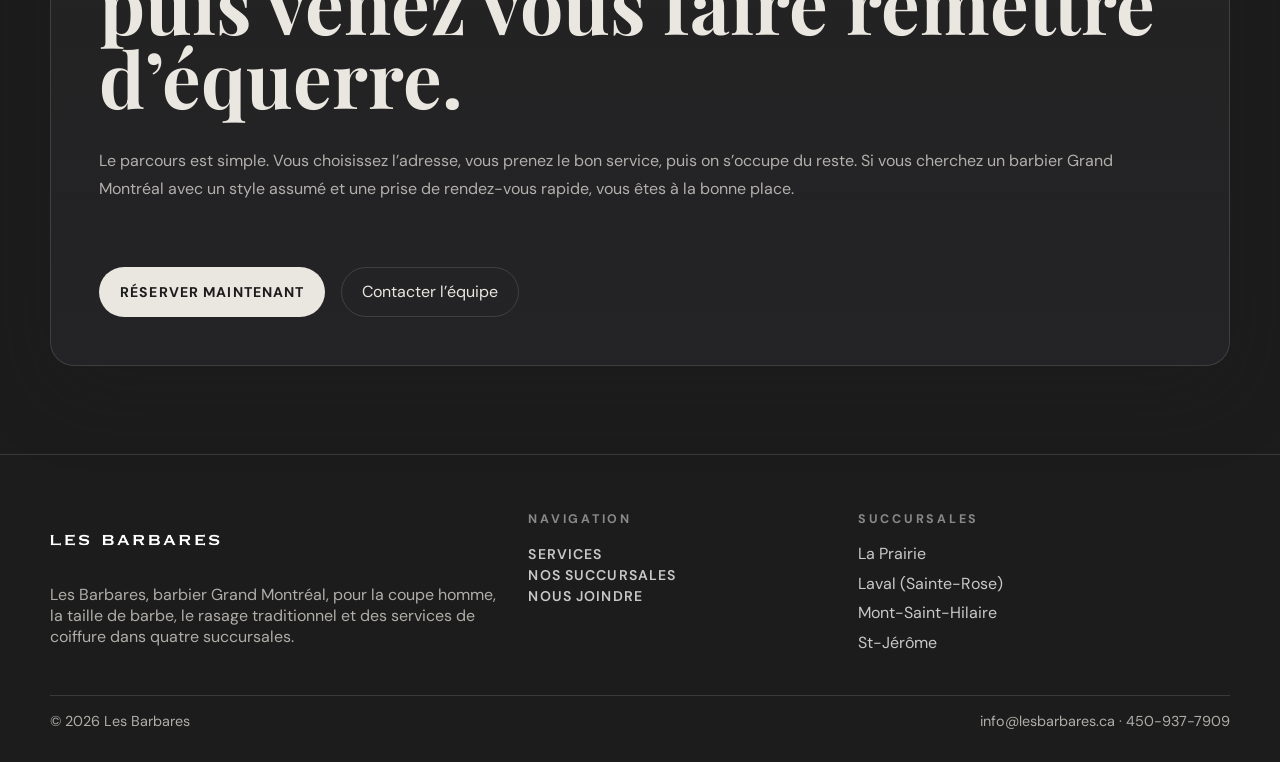
==== commit a555e74c: "Rewrite site copy in Quebec French" ====
--- a/index.html
+++ b/index.html
@@ -3,12 +3,12 @@
 <head>
   <meta charset="UTF-8" />
   <meta name="viewport" content="width=device-width, initial-scale=1.0" />
-  <title>Barbier au Grand Montréal | Les Barbares</title>
-  <meta name="description" content="Barbier au Grand Montréal et salon de coiffure au Québec. Coupe homme, barbe, rasage et réservation à La Prairie, Laval, Mont-Saint-Hilaire et St-Jérôme." />
+  <title>Barbier Grand Montréal | Les Barbares</title>
+  <meta name="description" content="Barbier Grand Montréal pour coupe homme, taille de barbe et rasage traditionnel. Réservez chez Les Barbares à La Prairie, Laval, Mont-Saint-Hilaire ou St-Jérôme." />
   <link rel="canonical" href="https://lesbarbares.ca/" />
   <meta property="og:type" content="website" />
-  <meta property="og:title" content="Barbier au Grand Montréal | Les Barbares" />
-  <meta property="og:description" content="Barbier au Grand Montréal avec 4 succursales au Québec pour coupe homme, barbe, rasage et services de coiffure sur réservation." />
+  <meta property="og:title" content="Barbier Grand Montréal | Les Barbares" />
+  <meta property="og:description" content="Le barbier du Grand Montréal pour une coupe nette, une barbe précise et un rendez-vous simple dans quatre succursales." />
   <meta property="og:url" content="https://lesbarbares.ca/" />
   <meta property="og:image" content="https://lesbarbares.ca/photos/lesbarbareslandingpage-1.jpg" />
   <meta name="twitter:card" content="summary_large_image" />
@@ -61,14 +61,14 @@
     <main>
       <section class="hero">
         <div class="hero-left">
-          <p class="hero-eyebrow">Barbier au Grand Montréal · La Prairie · Laval · Mont-Saint-Hilaire · St-Jérôme</p>
-          <h1 class="hero-headline" aria-label="Barbier du Grand Montréal Les Barbares.">
-            <span class="line"><span>Barbier du</span></span>
+          <p class="hero-eyebrow">Barbier Grand Montréal · La Prairie · Laval · Mont-Saint-Hilaire · St-Jérôme</p>
+          <h1 class="hero-headline" aria-label="Barbier Grand Montréal Les Barbares.">
+            <span class="line"><span>Le barbier du</span></span>
             <span class="line"><span>Grand Montréal.</span></span>
             <span class="line"><span>Les Barbares.</span></span>
           </h1>
-          <p class="hero-tagline">Les Barbares est un barbier au Grand Montréal reconnu pour la coupe homme, la taille de barbe, le rasage traditionnel et une réservation simple dans quatre succursales au Québec. Choisissez votre adresse, puis réservez le service qui correspond à votre style.</p>
-          <button class="button hero-cta" type="button" onclick="openBooking()">Réserver un rendez-vous</button>
+          <p class="hero-tagline">Les Barbares, c’est un barbershop Montréal pensé pour les gars qui veulent une coupe propre, une barbe bien dessinée et un service qui livre pour vrai. Réservez dans la succursale la plus pratique pour vous et retrouvez la même signature à La Prairie, Laval, Mont-Saint-Hilaire et St-Jérôme.</p>
+          <button class="button hero-cta" type="button" onclick="openBooking()">Réserver maintenant</button>
         </div>
         <div class="hero-right">
             <img src="photos/lesbarbareslandingpage-1.jpg" alt="Barbier Les Barbares au Grand Montréal" loading="eager" />
@@ -79,45 +79,45 @@
       <section class="section">
         <div class="container">
           <div class="section-head">
-            <p class="eyebrow">Services de barbier et coiffure</p>
-            <h2>Coupe homme, barbe, rasage et coiffure dans nos 4 succursales.</h2>
-            <p>Notre barbershop au Québec propose les services les plus recherchés par la clientèle locale : coupe homme, coupe avec barbe, rasage traditionnel, coupe femme et balayage. Chaque page service aide à comparer les options, comprendre le résultat recherché et trouver rapidement le bon barbier ou salon de coiffure près de chez vous.</p>
+            <p class="eyebrow">Services Les Barbares</p>
+            <h2>Des services pensés pour sortir du fauteuil avec l’air solide.</h2>
+            <p>Coupe homme Montréal, taille de barbe Montréal, rasage traditionnel Montréal et services de coiffure: tout part d’un même principe. Le résultat doit être net, tenir dans le temps et vous ressembler. Pas de formule vide, juste du travail précis et un bon jugement derrière le miroir.</p>
           </div>
           <div class="card-grid">
             <article class="service-card">
               <span class="index">01</span>
               <h3>Coupe homme</h3>
-              <p>Coupe homme classique ou moderne, dégradé net, texture maîtrisée et finition propre pour un style durable.</p>
+              <p>Une coupe précise qui tombe bien, repousse mieux et garde son allure entre deux rendez-vous.</p>
               <a class="text-link" href="services/coupe-homme.html">Découvrir la coupe homme</a>
             </article>
             <article class="service-card">
               <span class="index">02</span>
               <h3>Coupe + barbe</h3>
-              <p>Un service complet pour équilibrer la coupe, la ligne de barbe, la moustache et l’allure générale.</p>
+              <p>Le bon service quand vous voulez que la coupe et la barbe parlent le même langage.</p>
               <a class="text-link" href="services/coupe-barbe.html">Découvrir coupe + barbe</a>
             </article>
             <article class="service-card">
               <span class="index">03</span>
               <h3>Rasage traditionnel</h3>
-              <p>Rasage à l’ancienne, serviette chaude, confort de peau et finition nette pour un résultat soigné.</p>
+              <p>Le rituel classique du barbier, avec une peau confortable et une finition propre jusque dans le détail.</p>
               <a class="text-link" href="services/rasage-traditionnel.html">Découvrir le rasage</a>
             </article>
             <article class="service-card">
               <span class="index">04</span>
               <h3>Coupe femme</h3>
-              <p>Coupe femme structurée, consultation sur la forme, mouvement naturel et finition adaptée au quotidien.</p>
+              <p>Une coupe réfléchie, portable et naturelle, travaillée selon la texture et la vraie vie.</p>
               <a class="text-link" href="services/coupe-femme.html">Découvrir la coupe femme</a>
             </article>
             <article class="service-card">
               <span class="index">05</span>
               <h3>Balayage & couleur</h3>
-              <p>Balayage, coloration et retouche racine avec diagnostic précis pour une repousse plus harmonieuse.</p>
+              <p>Balayage et couleur avec diagnostic sérieux pour garder de l’éclat sans sacrifier la tenue.</p>
               <a class="text-link" href="services/balayage-couleur.html">Découvrir balayage & couleur</a>
             </article>
             <article class="service-card">
               <span class="index">Local</span>
               <h3>Nos succursales</h3>
-              <p>La Prairie, Laval, Mont-Saint-Hilaire et St-Jérôme pour trouver un barbier au Québec plus près de vous.</p>
+              <p>Quatre adresses pour réserver Les Barbares près de chez vous, sans compromis sur l’expérience.</p>
               <a class="text-link" href="succursales.html">Voir nos succursales</a>
             </article>
           </div>
@@ -130,15 +130,15 @@
             <img src="photos/lesbarbaresdragon-375.jpg" alt="Coupe homme et barbe chez Les Barbares" />
           </div>
           <div class="split-copy">
-            <p class="eyebrow">Barbershop Les Barbares</p>
-            <h2>Un barbier au Québec pour la coupe homme, la barbe et le rasage soigné.</h2>
-            <p>Les Barbares rassemble l’exigence d’un barbier moderne et le confort d’un salon de coiffure bien pensé. Nos équipes travaillent surtout la coupe homme, la barbe, le dégradé, le rasage traditionnel et les finitions nettes recherchées par une clientèle qui veut un look propre, constant et facile à entretenir entre deux rendez-vous.</p>
+            <p class="eyebrow">Notre façon de travailler</p>
+            <h2>Un barbier Montréal où la précision passe avant le blabla.</h2>
+            <p>Chez Les Barbares, une bonne coupe ne dépend pas juste d’une tondeuse. Elle dépend de l’œil, de la main et du temps pris pour faire les choses comme il faut. Même logique pour la taille de barbe Montréal et le rasage traditionnel Montréal: on vise un résultat clean, assumé, puis facile à porter tous les jours.</p>
             <div class="pill-row">
               <span class="pill">Coupe homme</span>
               <span class="pill">Barbe</span>
               <span class="pill">Rasage</span>
               <span class="pill">Dégradé</span>
-              <span class="pill">Barbershop Québec</span>
+              <span class="pill">Barbershop Montréal</span>
             </div>
           </div>
         </div>
@@ -148,8 +148,8 @@
         <div class="container">
           <div class="section-head">
             <p class="eyebrow">Nos succursales</p>
-            <h2>Un barbier au Québec accessible sur la Rive-Sud, à Laval, à Mont-Saint-Hilaire et à St-Jérôme.</h2>
-            <p>Nos quatre succursales permettent de réserver un barbier près de votre secteur sans sacrifier la qualité d’exécution. Chaque adresse reprend l’univers Les Barbares avec la même attention portée à la coupe homme, à la barbe, au rasage et à l’accueil en salon.</p>
+            <h2>Quatre adresses pour retrouver Les Barbares dans le Grand Montréal.</h2>
+            <p>Que vous soyez sur la Rive-Sud, à Laval, dans la Vallée-du-Richelieu ou dans les Laurentides, vous retrouvez la même ambiance, la même exigence et le même plaisir de sortir avec une coupe nette. Réservez là où ça vous convient, le standard reste le même.</p>
           </div>
           <div class="home-locations-grid">
             <article class="home-location-card">
@@ -160,7 +160,7 @@
                 </div>
                 <h3>La Prairie</h3>
                 <p class="home-location-address">502 Rue Saint-Georges, La Prairie</p>
-                <p class="home-location-copy">Une destination de référence pour la coupe homme et la barbe sur la Rive-Sud, avec un service net, rapide et constant.</p>
+                <p class="home-location-copy">Une adresse forte sur la Rive-Sud pour une coupe homme nette, une barbe bien dessinée et un rendez-vous sans détour.</p>
                 <div class="home-location-actions">
                   <a class="booking-link" href="succursales.html">Découvrir La Prairie</a>
                 </div>
@@ -174,7 +174,7 @@
                 </div>
                 <h3>Laval (Sainte-Rose)</h3>
                 <p class="home-location-address">135 Boul. Curé-Labelle, Laval</p>
-                <p class="home-location-copy">Une adresse stratégique pour Laval et le nord de l’île, idéale pour réserver une coupe nette, une barbe soignée ou un service complet.</p>
+                <p class="home-location-copy">Le bon point d’ancrage pour Laval et le nord de l’île quand vous voulez un look propre et un service constant.</p>
                 <div class="home-location-actions">
                   <a class="booking-link" href="succursales.html">Découvrir Laval</a>
                 </div>
@@ -188,7 +188,7 @@
                 </div>
                 <h3>Mont-Saint-Hilaire</h3>
                 <p class="home-location-address">290-B Boul. Sir-Wilfrid-Laurier</p>
-                <p class="home-location-copy">Un barbier de proximité pour la Vallée-du-Richelieu, avec l’ambiance Les Barbares et des finitions propres à chaque visite.</p>
+                <p class="home-location-copy">Une succursale de proximité pour ceux qui veulent garder une coupe fraîche et une barbe impeccable sans faire de détour.</p>
                 <div class="home-location-actions">
                   <a class="booking-link" href="succursales.html">Découvrir Mont-Saint-Hilaire</a>
                 </div>
@@ -202,7 +202,7 @@
                 </div>
                 <h3>St-Jérôme</h3>
                 <p class="home-location-address">676 Boul. Labelle, Saint-Jérôme</p>
-                <p class="home-location-copy">Une succursale forte pour les Laurentides, pensée pour ceux qui veulent retrouver l’expérience Les Barbares plus près de chez eux.</p>
+                <p class="home-location-copy">La signature Les Barbares dans les Laurentides, avec la même exécution précise et la même facilité pour réserver.</p>
                 <div class="home-location-actions">
                   <a class="booking-link" href="succursales.html">Découvrir St-Jérôme</a>
                 </div>
@@ -216,8 +216,8 @@
         <div class="container">
           <div class="cta-card">
             <p class="eyebrow">Réservation</p>
-            <h2>Réservez votre barbier dans la succursale Les Barbares qui vous convient.</h2>
-            <p>Choisissez La Prairie, Laval, Mont-Saint-Hilaire ou St-Jérôme pour accéder directement au bon lien de réservation. Le parcours est simple, rapide et pensé pour la clientèle qui cherche un barbier au Québec sans perdre de temps.</p>
+            <h2>Choisissez votre succursale, puis venez vous faire remettre d’équerre.</h2>
+            <p>Le parcours est simple. Vous choisissez l’adresse, vous prenez le bon service, puis on s’occupe du reste. Si vous cherchez un barbier Grand Montréal avec un style assumé et une prise de rendez-vous rapide, vous êtes à la bonne place.</p>
             <div class="page-actions">
               <button class="button" type="button" onclick="openBooking()">Réserver maintenant</button>
               <a class="ghost-button" href="contact.html">Contacter l’équipe</a>
@@ -232,7 +232,7 @@
         <div class="footer-grid">
           <div class="footer-brand">
             <img src="brand_assets/les-barbares-salon-de-coiffure.png" alt="Les Barbares" />
-            <p>Barbier au Grand Montréal et salon de coiffure au Québec, avec quatre adresses pour la coupe homme, la barbe, le rasage et des services de coiffure sur réservation.</p>
+            <p>Les Barbares, barbier Grand Montréal, pour la coupe homme, la taille de barbe, le rasage traditionnel et des services de coiffure dans quatre succursales.</p>
           </div>
           <div>
             <p class="eyebrow">Navigation</p>
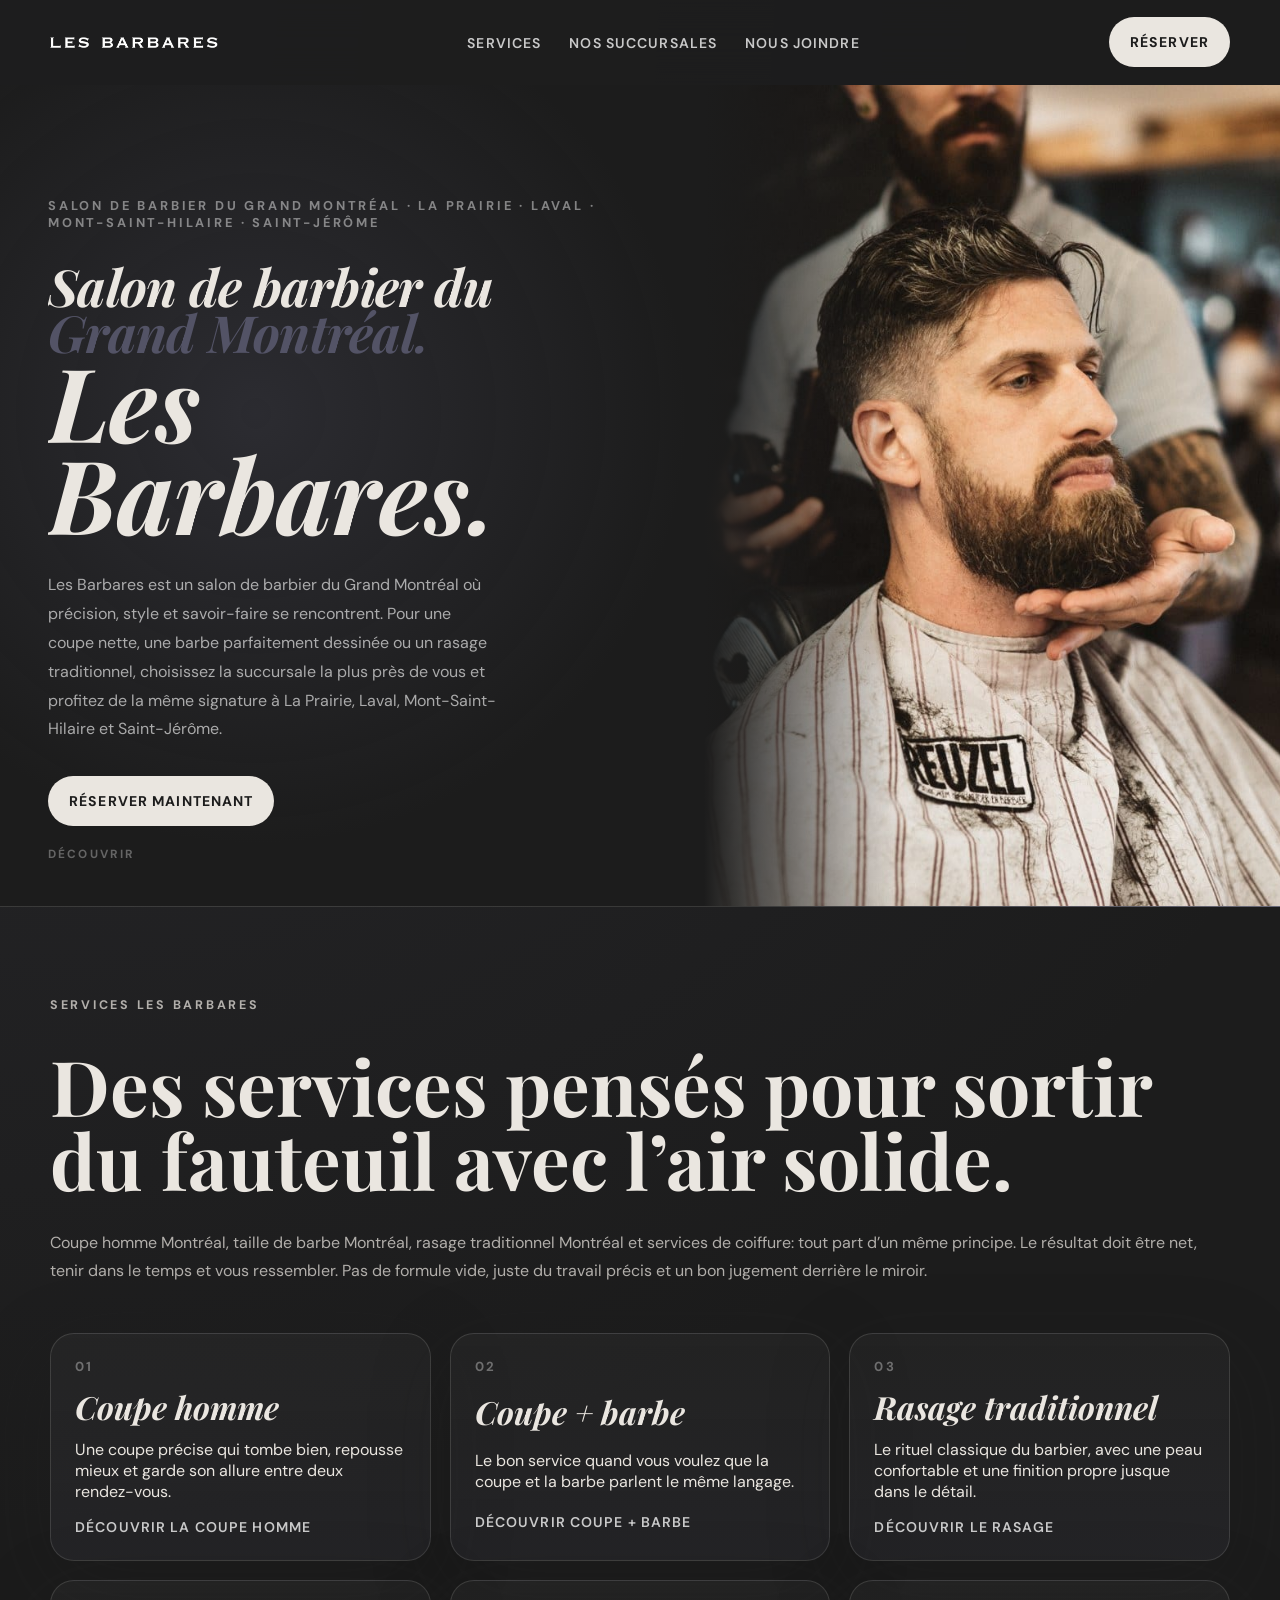
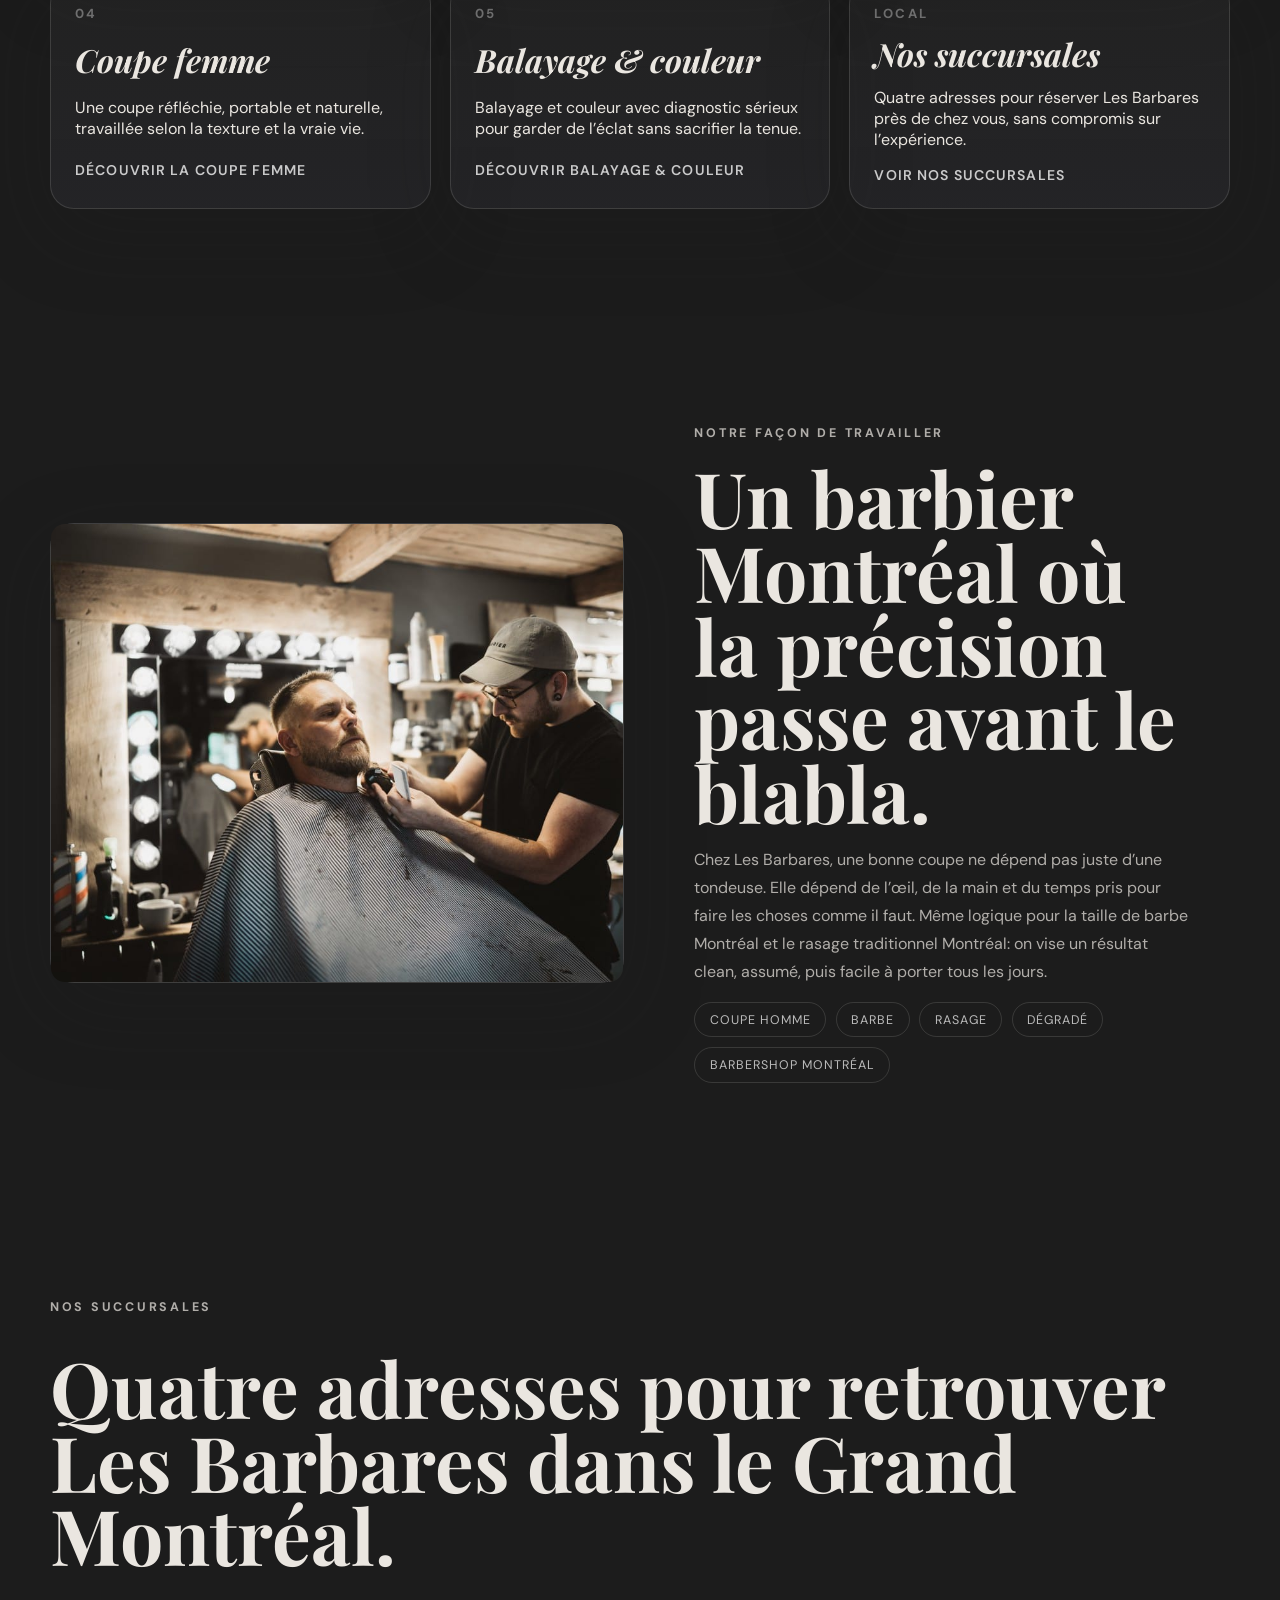
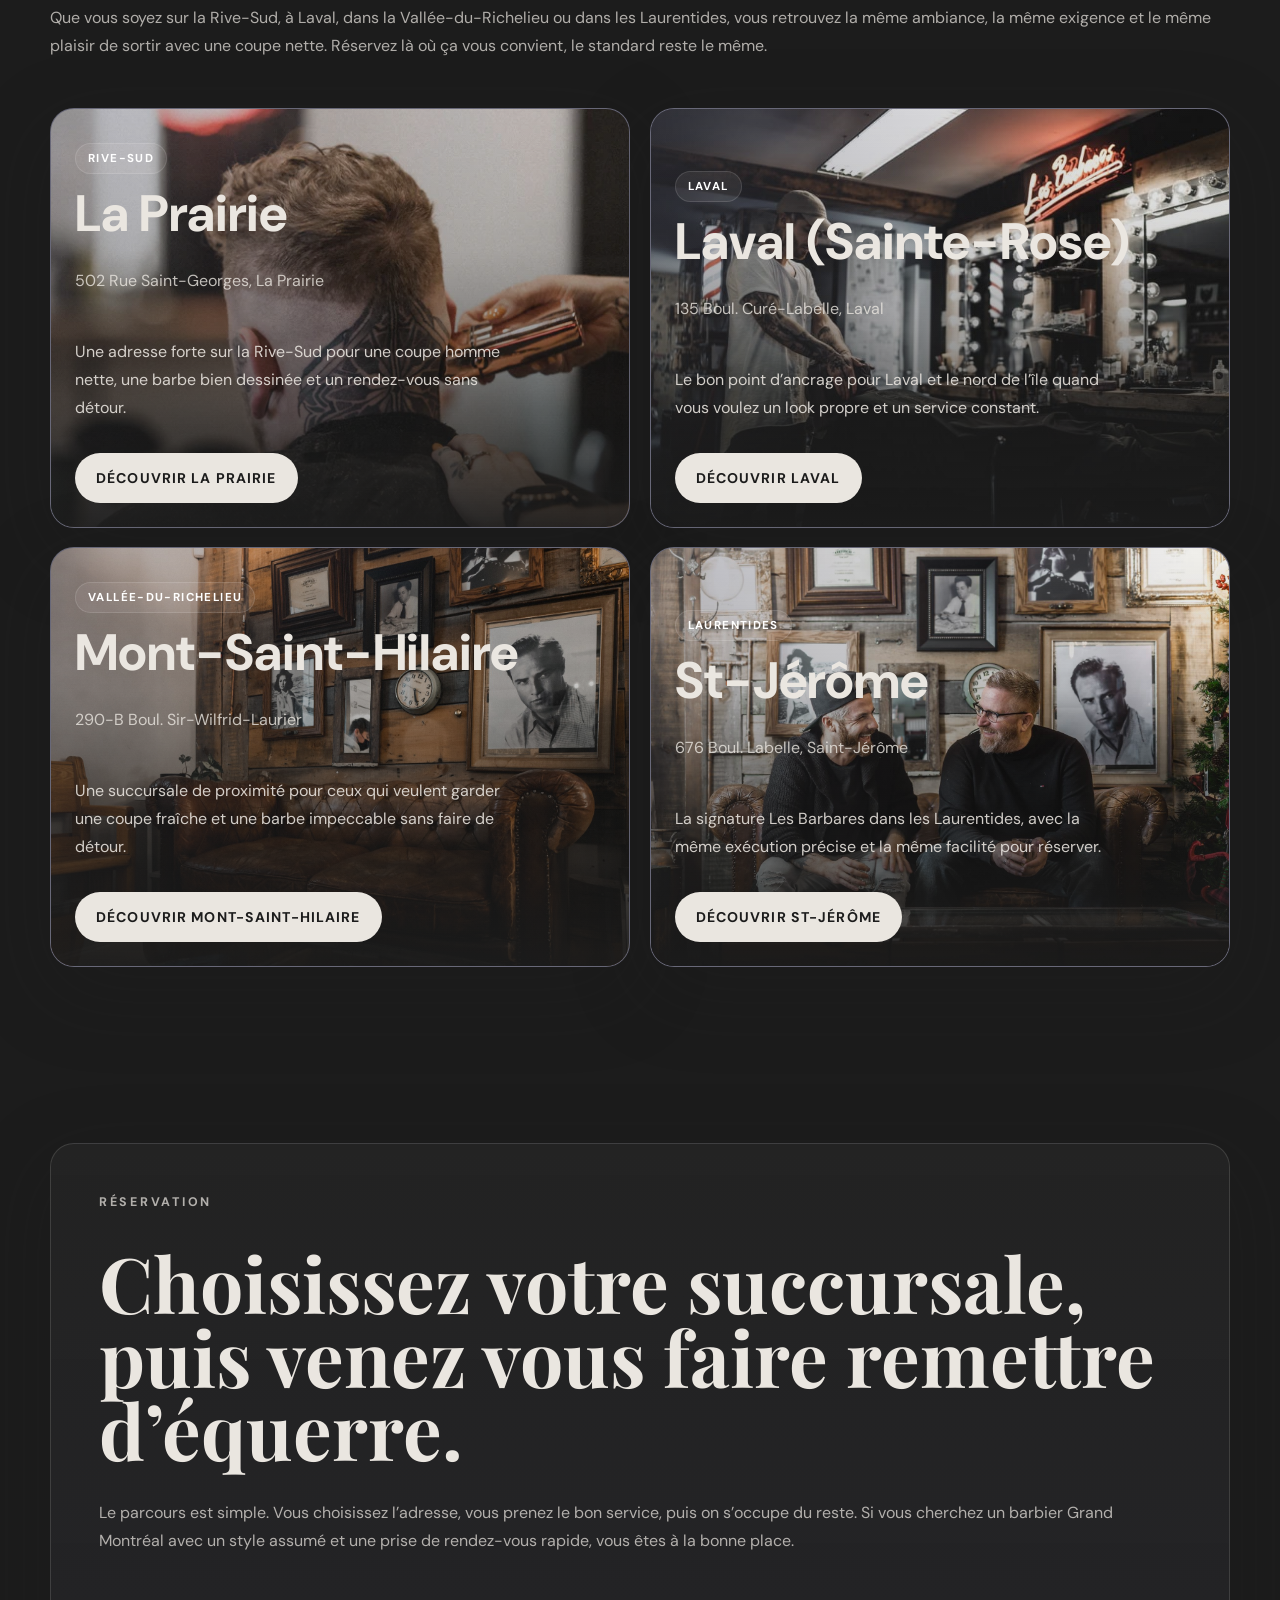
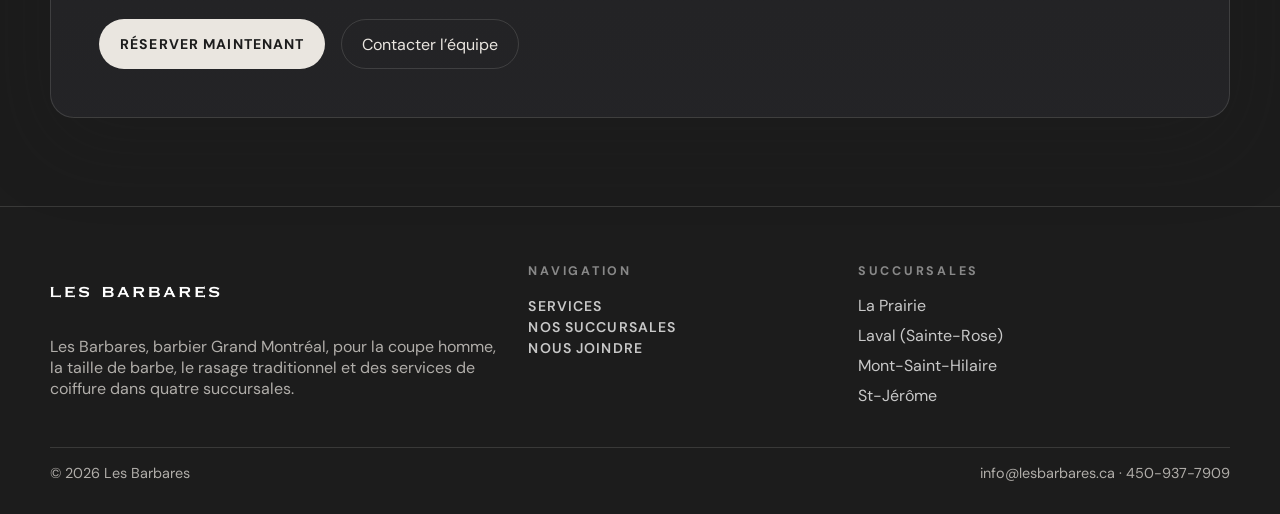
==== commit 6a9ced34: "Adjust homepage hero copy" ====
--- a/index.html
+++ b/index.html
@@ -61,13 +61,13 @@
     <main>
       <section class="hero">
         <div class="hero-left">
-          <p class="hero-eyebrow">Barbier Grand Montréal · La Prairie · Laval · Mont-Saint-Hilaire · St-Jérôme</p>
-          <h1 class="hero-headline" aria-label="Barbier Grand Montréal Les Barbares.">
-            <span class="line"><span>Le barbier du</span></span>
-            <span class="line"><span>Grand Montréal.</span></span>
+          <p class="hero-eyebrow">Salon de barbier du Grand Montréal · La Prairie · Laval · Mont-Saint-Hilaire · Saint-Jérôme</p>
+          <h1 class="hero-headline" aria-label="Salon de barbier du Grand Montréal. Les Barbares.">
+            <span class="line line-small"><span>Salon de barbier du</span></span>
+            <span class="line line-small"><span>Grand Montréal.</span></span>
             <span class="line"><span>Les Barbares.</span></span>
           </h1>
-          <p class="hero-tagline">Les Barbares, c’est un barbershop Montréal pensé pour les gars qui veulent une coupe propre, une barbe bien dessinée et un service qui livre pour vrai. Réservez dans la succursale la plus pratique pour vous et retrouvez la même signature à La Prairie, Laval, Mont-Saint-Hilaire et St-Jérôme.</p>
+          <p class="hero-tagline">Les Barbares est un salon de barbier du Grand Montréal où précision, style et savoir-faire se rencontrent. Pour une coupe nette, une barbe parfaitement dessinée ou un rasage traditionnel, choisissez la succursale la plus près de vous et profitez de la même signature à La Prairie, Laval, Mont-Saint-Hilaire et Saint-Jérôme.</p>
           <button class="button hero-cta" type="button" onclick="openBooking()">Réserver maintenant</button>
         </div>
         <div class="hero-right">
--- a/site.css
+++ b/site.css
@@ -320,6 +320,10 @@
   font-size: clamp(3.5rem, 8vw, 8.75rem);
 }
 
+.hero-headline .line-small {
+  font-size: clamp(1.75rem, 4vw, 4.375rem);
+}
+
 .hero-headline .line span {
   display: inline-block;
   transform: translateY(110%);
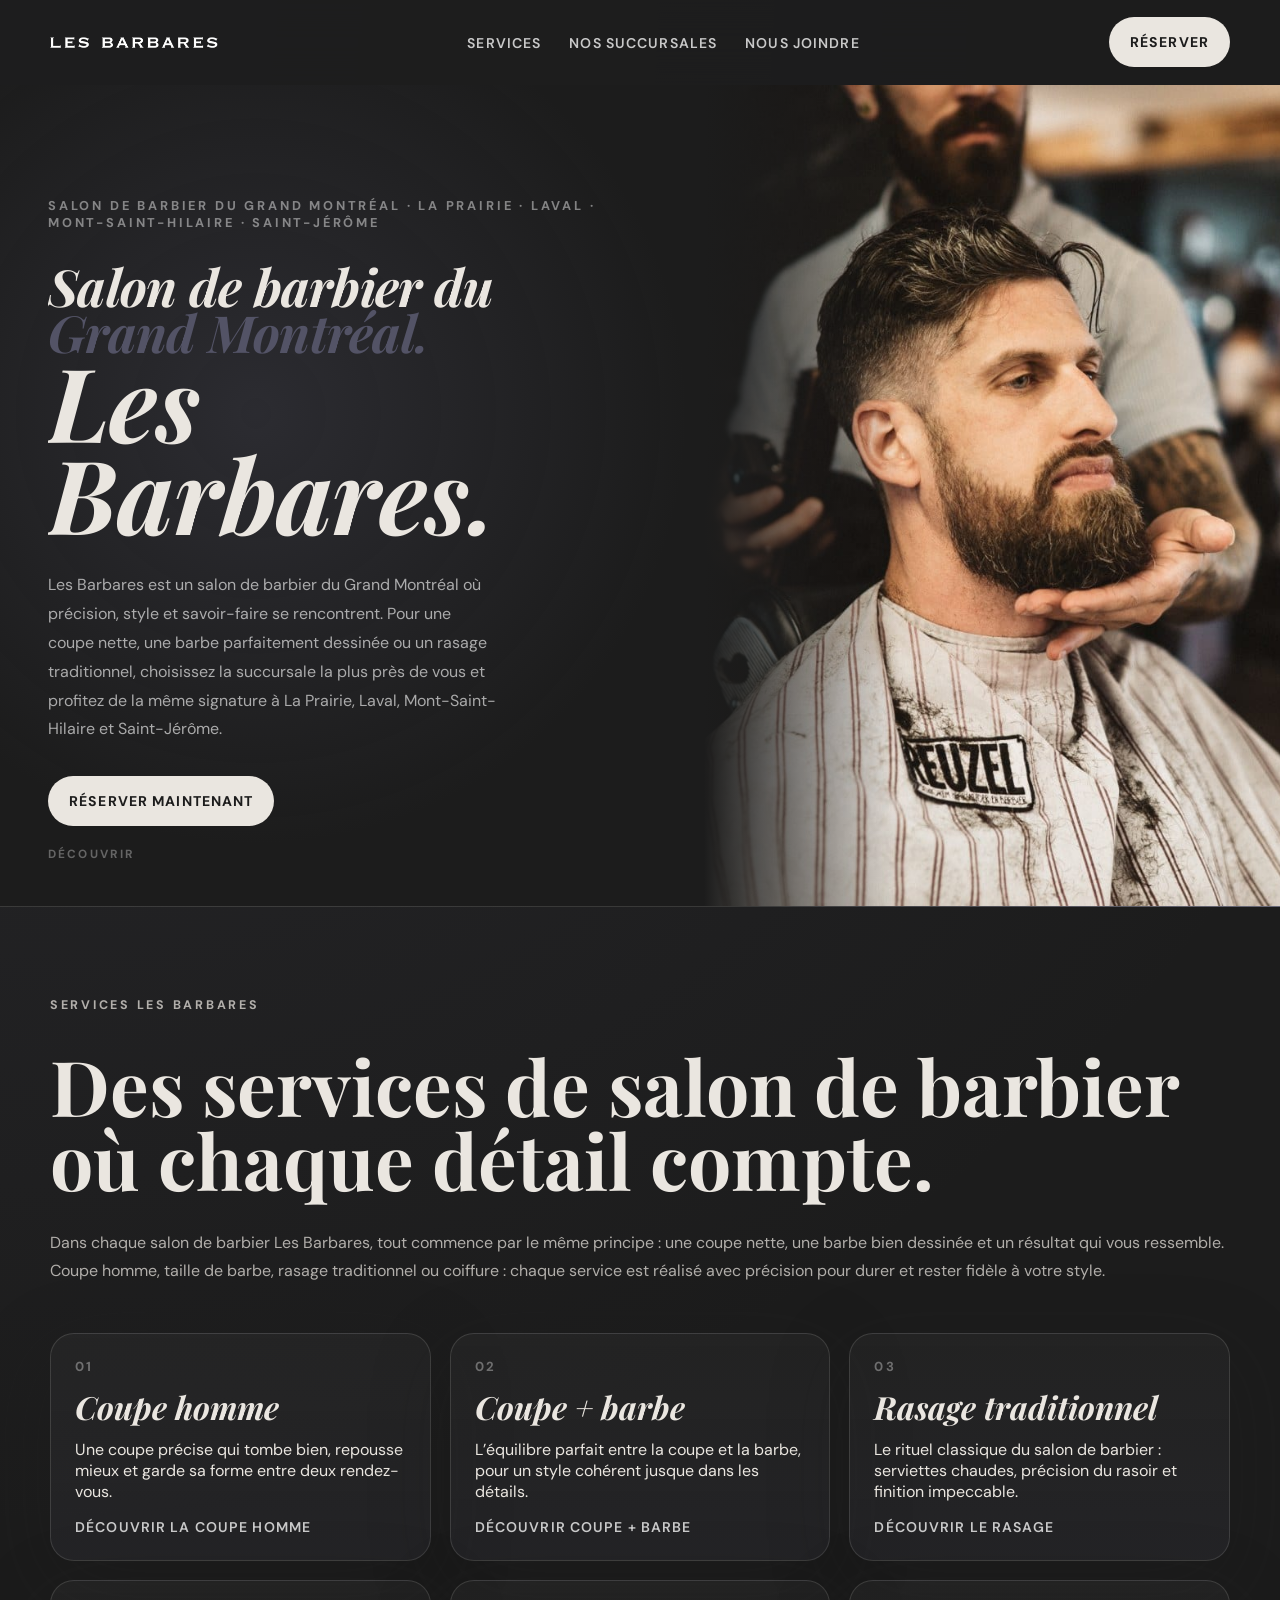
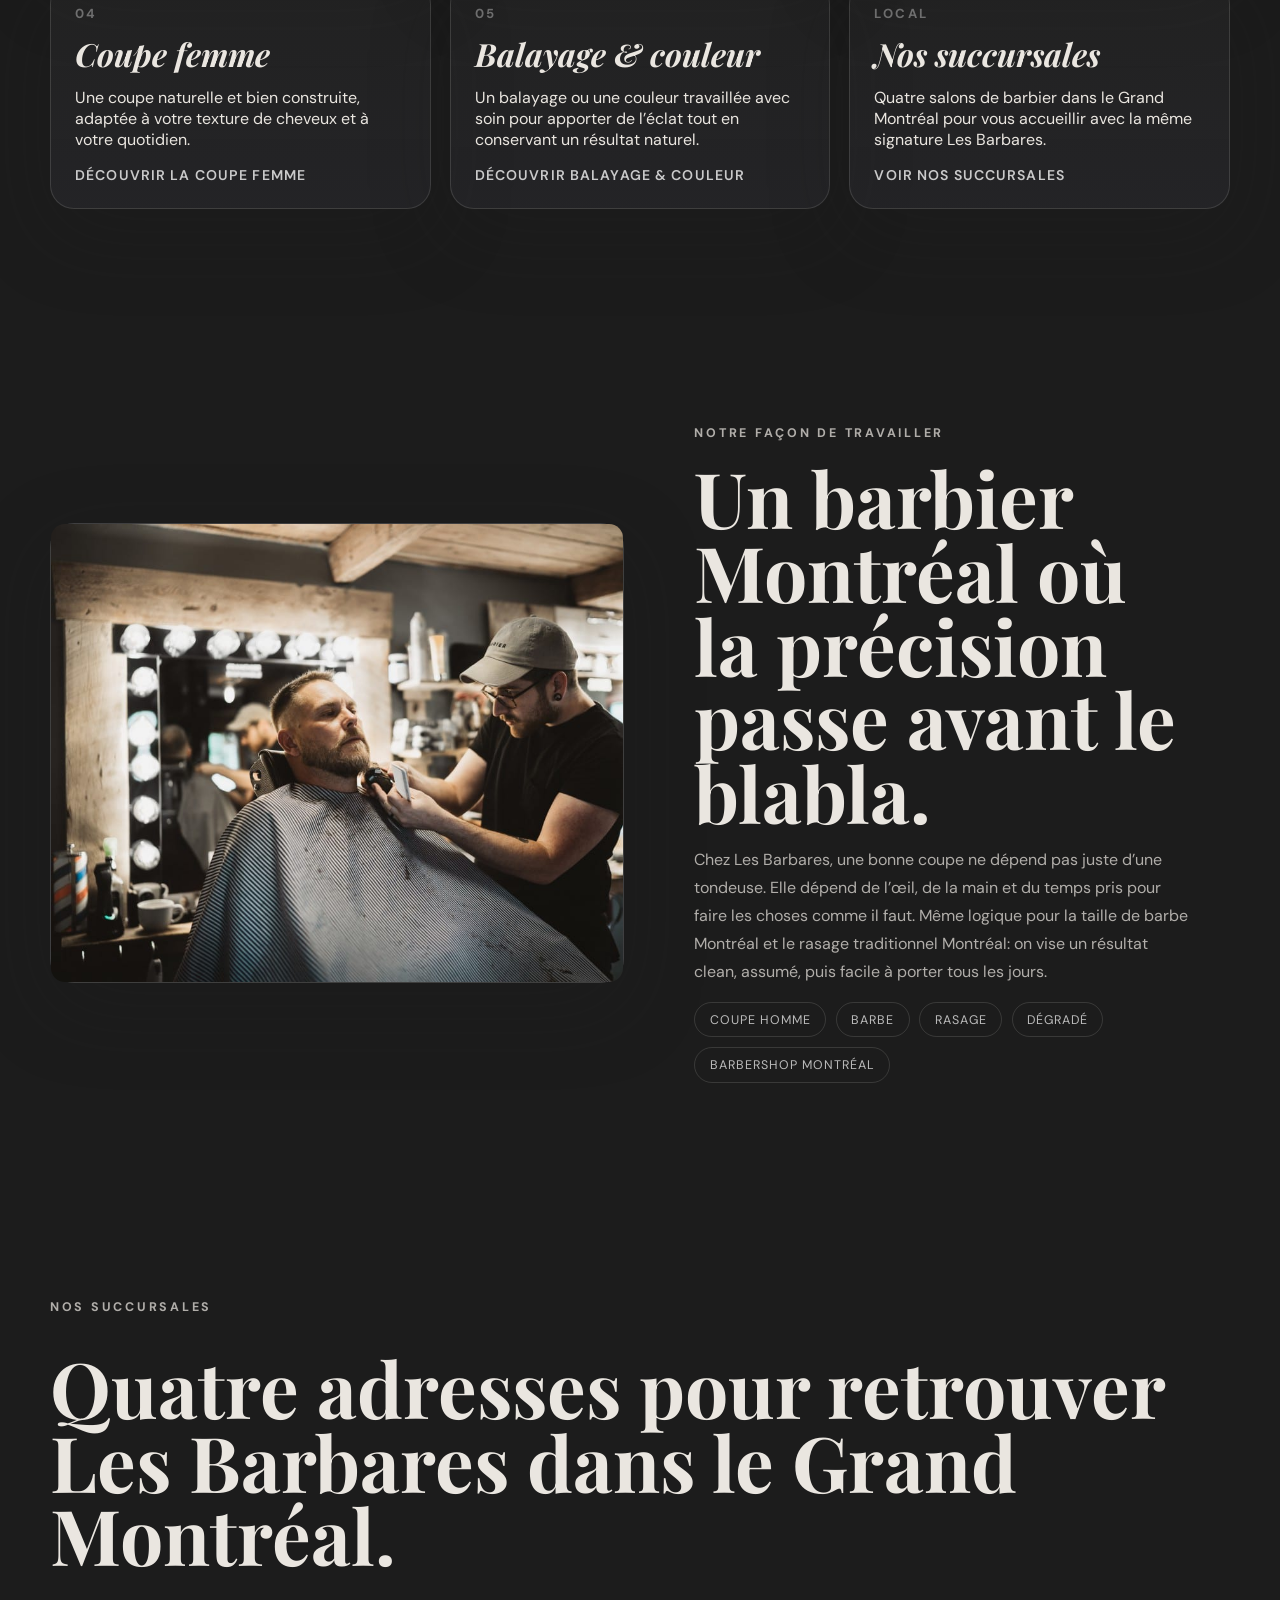
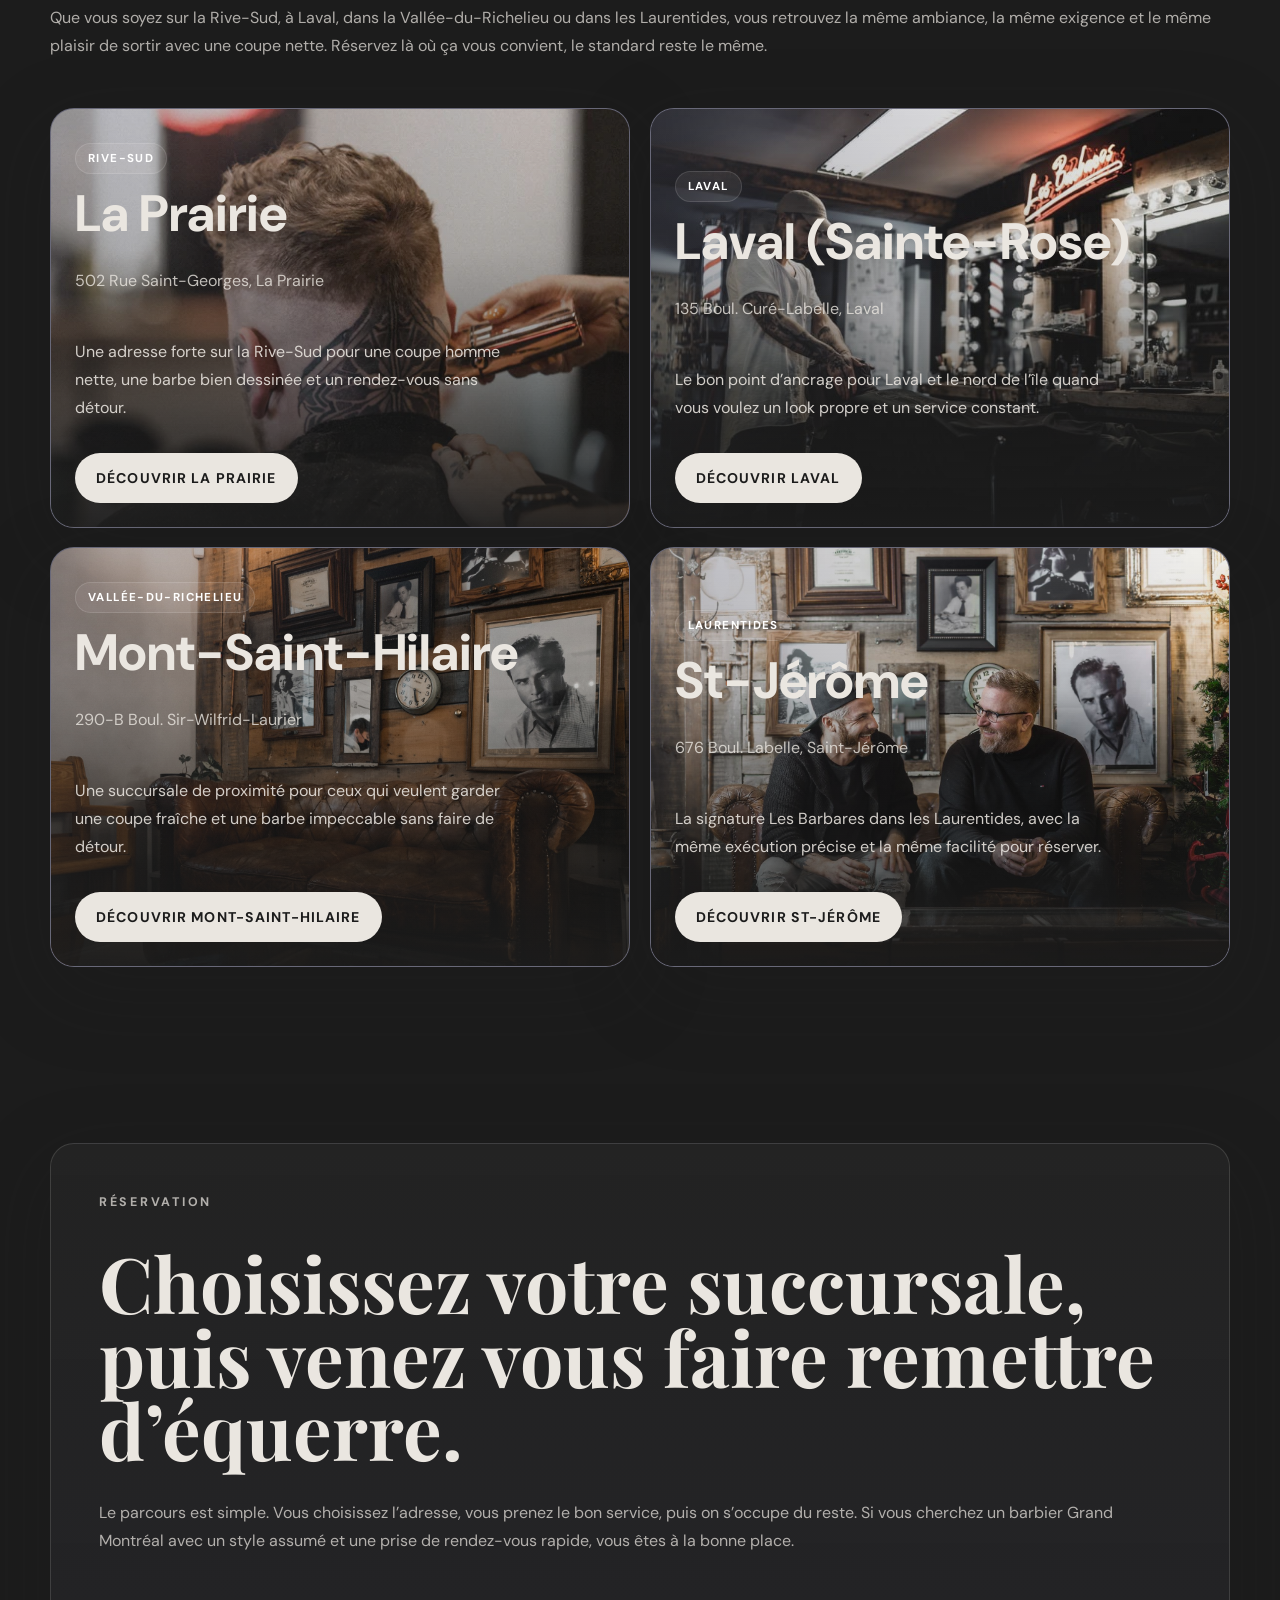
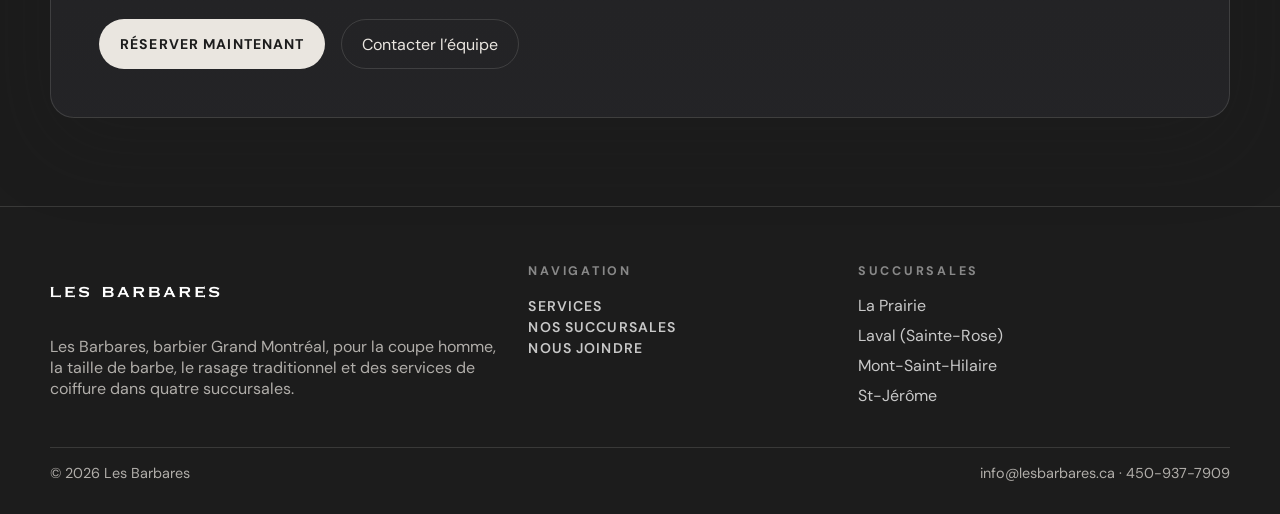
==== commit 037a6ee5: "Refine homepage services copy" ====
--- a/index.html
+++ b/index.html
@@ -80,44 +80,44 @@
         <div class="container">
           <div class="section-head">
             <p class="eyebrow">Services Les Barbares</p>
-            <h2>Des services pensés pour sortir du fauteuil avec l’air solide.</h2>
-            <p>Coupe homme Montréal, taille de barbe Montréal, rasage traditionnel Montréal et services de coiffure: tout part d’un même principe. Le résultat doit être net, tenir dans le temps et vous ressembler. Pas de formule vide, juste du travail précis et un bon jugement derrière le miroir.</p>
+            <h2>Des services de salon de barbier où chaque détail compte.</h2>
+            <p>Dans chaque salon de barbier Les Barbares, tout commence par le même principe : une coupe nette, une barbe bien dessinée et un résultat qui vous ressemble. Coupe homme, taille de barbe, rasage traditionnel ou coiffure : chaque service est réalisé avec précision pour durer et rester fidèle à votre style.</p>
           </div>
           <div class="card-grid">
             <article class="service-card">
               <span class="index">01</span>
               <h3>Coupe homme</h3>
-              <p>Une coupe précise qui tombe bien, repousse mieux et garde son allure entre deux rendez-vous.</p>
+              <p>Une coupe précise qui tombe bien, repousse mieux et garde sa forme entre deux rendez-vous.</p>
               <a class="text-link" href="services/coupe-homme.html">Découvrir la coupe homme</a>
             </article>
             <article class="service-card">
               <span class="index">02</span>
               <h3>Coupe + barbe</h3>
-              <p>Le bon service quand vous voulez que la coupe et la barbe parlent le même langage.</p>
+              <p>L’équilibre parfait entre la coupe et la barbe, pour un style cohérent jusque dans les détails.</p>
               <a class="text-link" href="services/coupe-barbe.html">Découvrir coupe + barbe</a>
             </article>
             <article class="service-card">
               <span class="index">03</span>
               <h3>Rasage traditionnel</h3>
-              <p>Le rituel classique du barbier, avec une peau confortable et une finition propre jusque dans le détail.</p>
+              <p>Le rituel classique du salon de barbier : serviettes chaudes, précision du rasoir et finition impeccable.</p>
               <a class="text-link" href="services/rasage-traditionnel.html">Découvrir le rasage</a>
             </article>
             <article class="service-card">
               <span class="index">04</span>
               <h3>Coupe femme</h3>
-              <p>Une coupe réfléchie, portable et naturelle, travaillée selon la texture et la vraie vie.</p>
+              <p>Une coupe naturelle et bien construite, adaptée à votre texture de cheveux et à votre quotidien.</p>
               <a class="text-link" href="services/coupe-femme.html">Découvrir la coupe femme</a>
             </article>
             <article class="service-card">
               <span class="index">05</span>
               <h3>Balayage & couleur</h3>
-              <p>Balayage et couleur avec diagnostic sérieux pour garder de l’éclat sans sacrifier la tenue.</p>
+              <p>Un balayage ou une couleur travaillée avec soin pour apporter de l’éclat tout en conservant un résultat naturel.</p>
               <a class="text-link" href="services/balayage-couleur.html">Découvrir balayage & couleur</a>
             </article>
             <article class="service-card">
               <span class="index">Local</span>
               <h3>Nos succursales</h3>
-              <p>Quatre adresses pour réserver Les Barbares près de chez vous, sans compromis sur l’expérience.</p>
+              <p>Quatre salons de barbier dans le Grand Montréal pour vous accueillir avec la même signature Les Barbares.</p>
               <a class="text-link" href="succursales.html">Voir nos succursales</a>
             </article>
           </div>
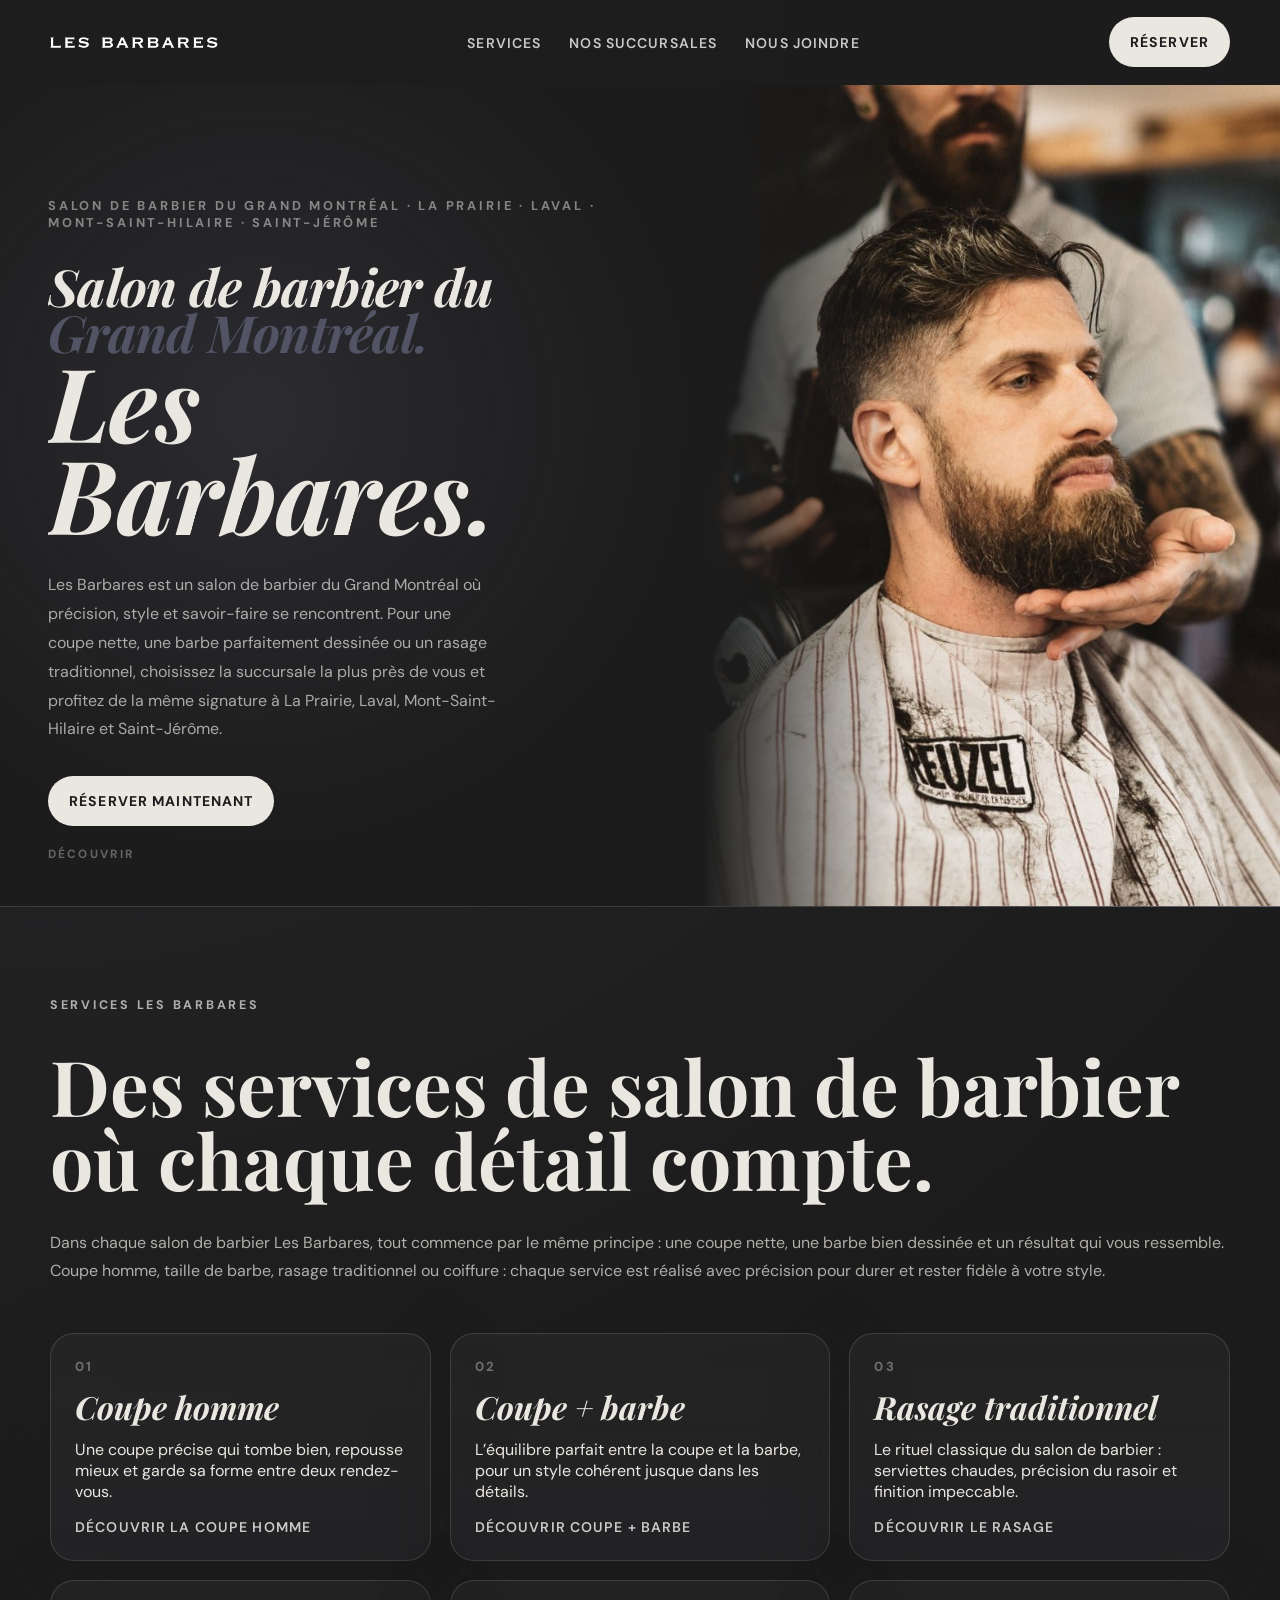
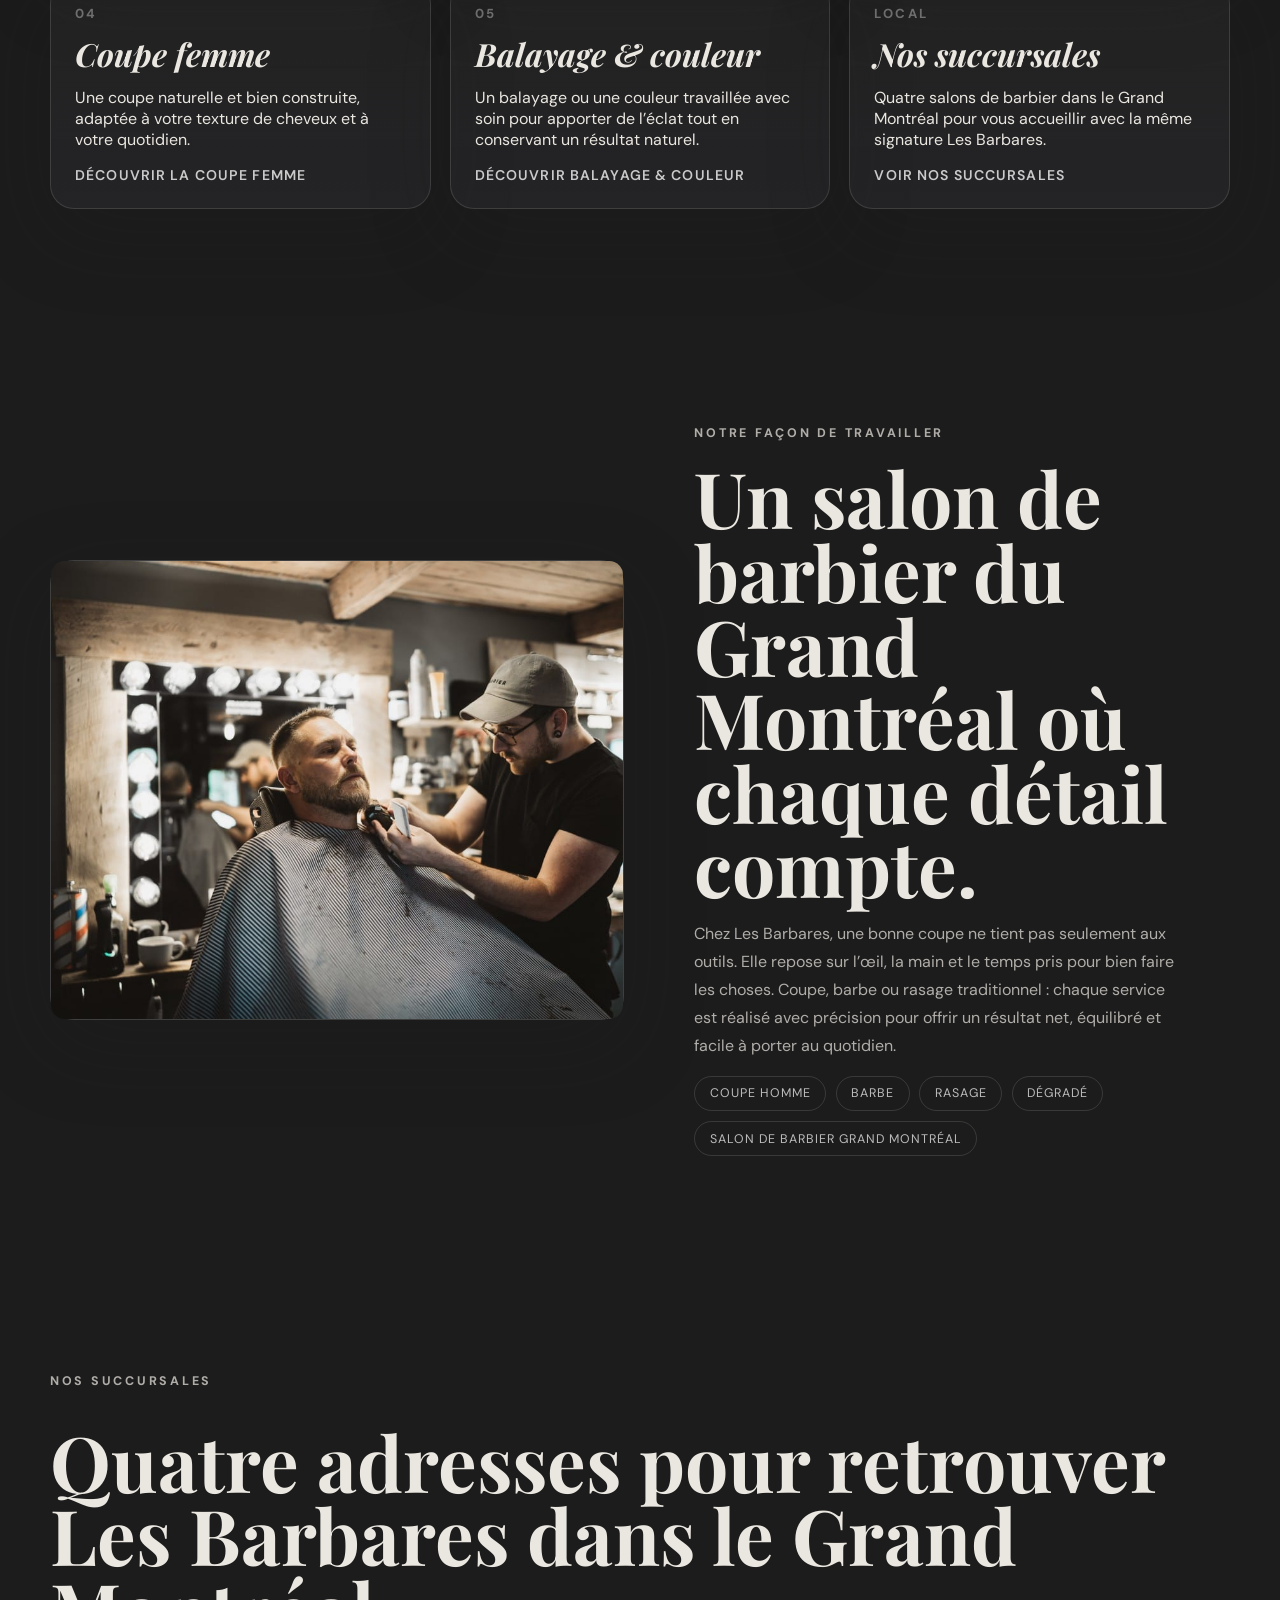
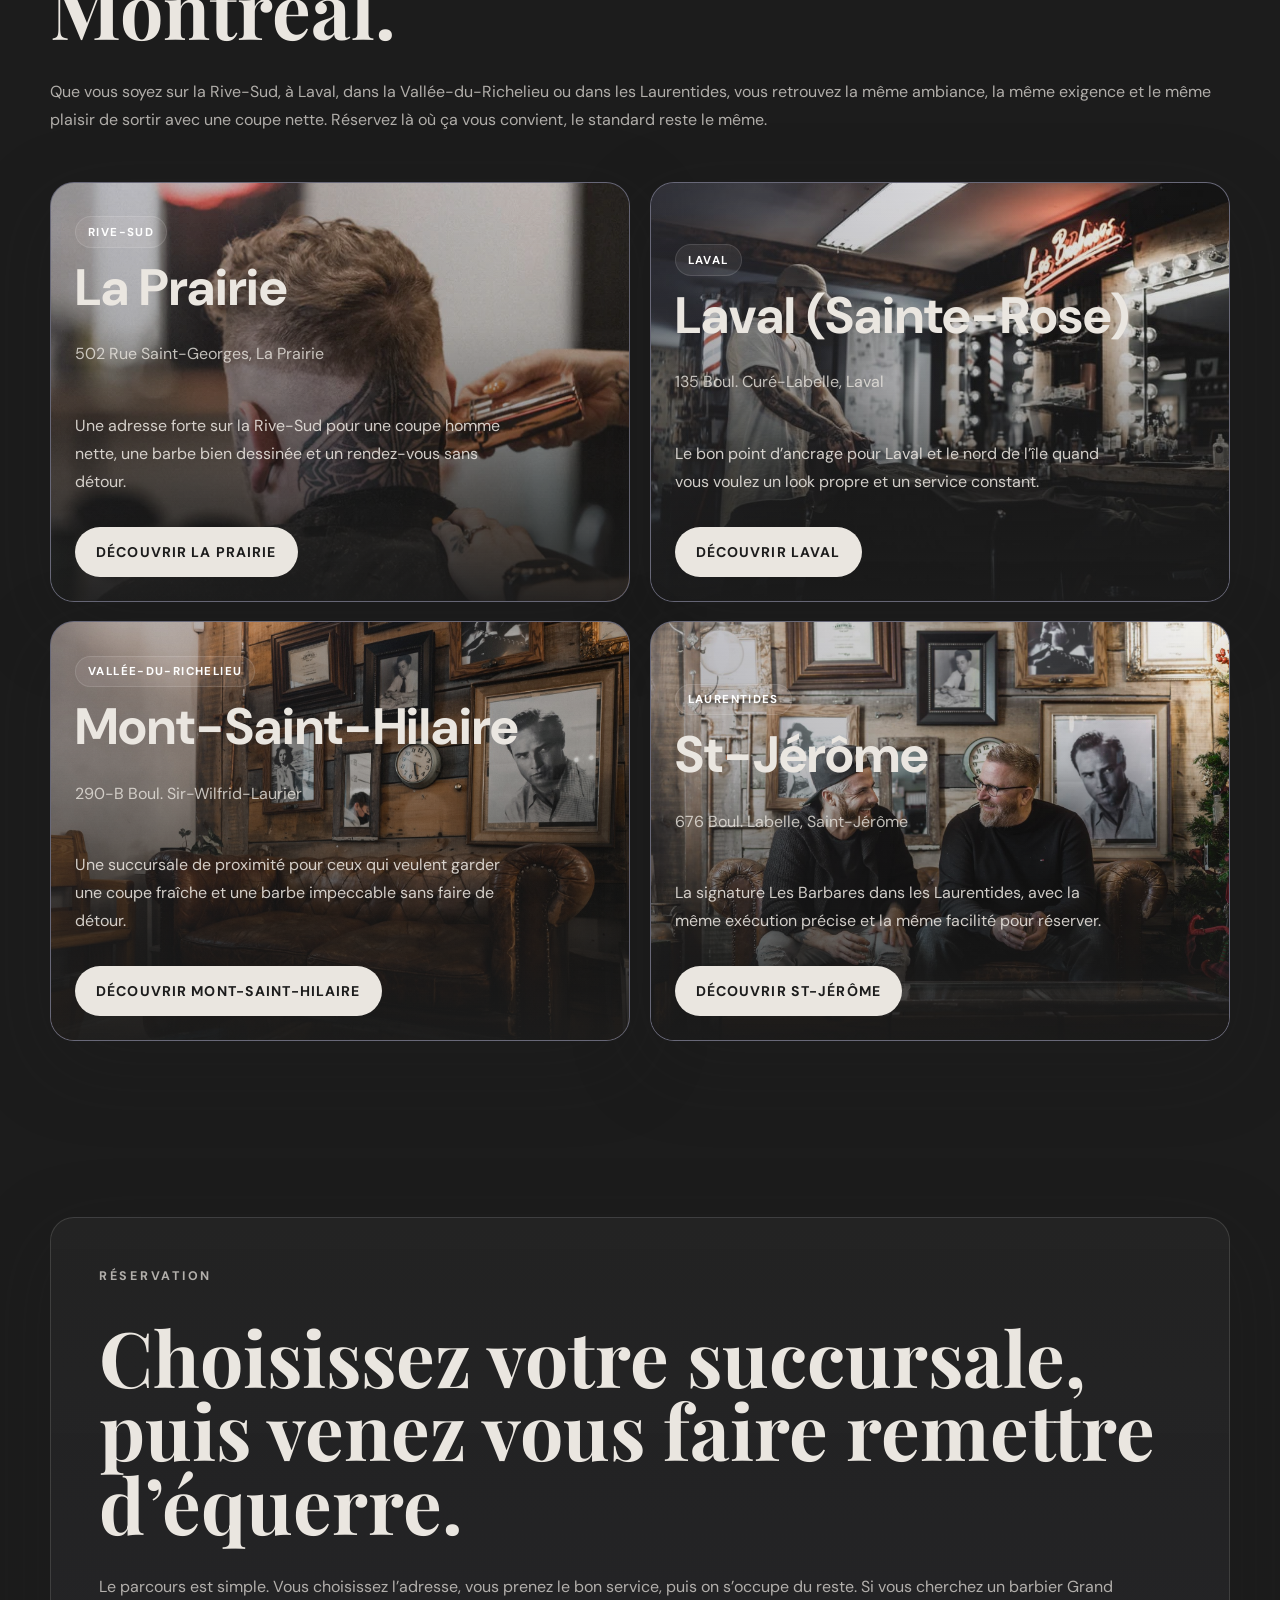
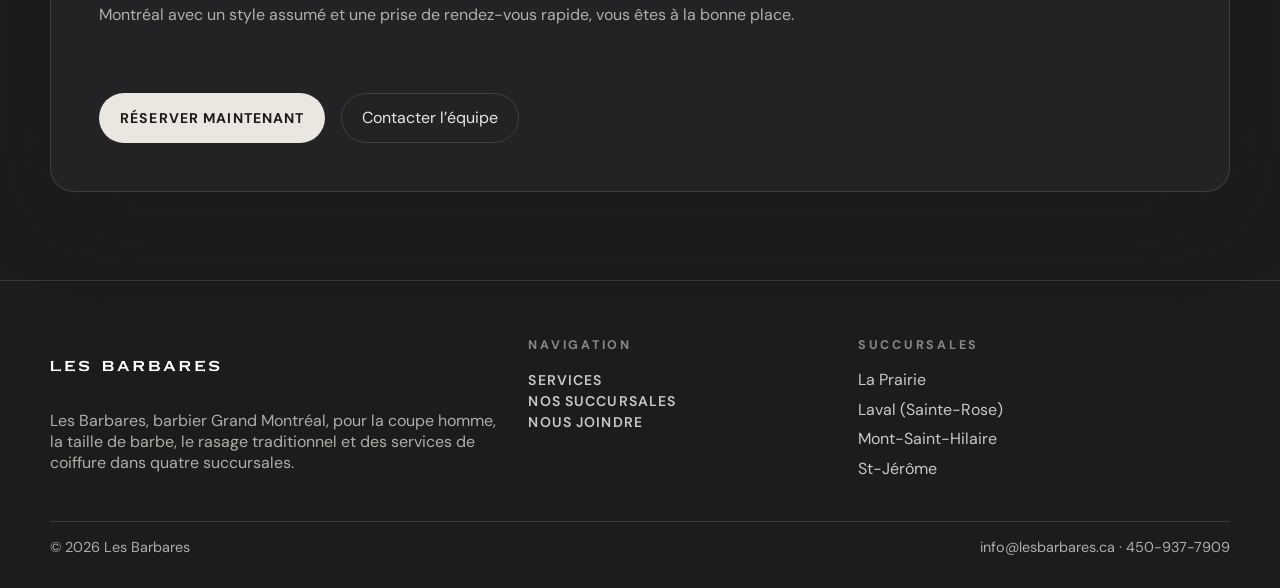
==== commit f9124b7e: "Update homepage positioning copy" ====
--- a/index.html
+++ b/index.html
@@ -131,14 +131,14 @@
           </div>
           <div class="split-copy">
             <p class="eyebrow">Notre façon de travailler</p>
-            <h2>Un barbier Montréal où la précision passe avant le blabla.</h2>
-            <p>Chez Les Barbares, une bonne coupe ne dépend pas juste d’une tondeuse. Elle dépend de l’œil, de la main et du temps pris pour faire les choses comme il faut. Même logique pour la taille de barbe Montréal et le rasage traditionnel Montréal: on vise un résultat clean, assumé, puis facile à porter tous les jours.</p>
+            <h2>Un salon de barbier du Grand Montréal où chaque détail compte.</h2>
+            <p>Chez Les Barbares, une bonne coupe ne tient pas seulement aux outils. Elle repose sur l’œil, la main et le temps pris pour bien faire les choses. Coupe, barbe ou rasage traditionnel : chaque service est réalisé avec précision pour offrir un résultat net, équilibré et facile à porter au quotidien.</p>
             <div class="pill-row">
               <span class="pill">Coupe homme</span>
               <span class="pill">Barbe</span>
               <span class="pill">Rasage</span>
               <span class="pill">Dégradé</span>
-              <span class="pill">Barbershop Montréal</span>
+              <span class="pill">Salon de barbier Grand Montréal</span>
             </div>
           </div>
         </div>
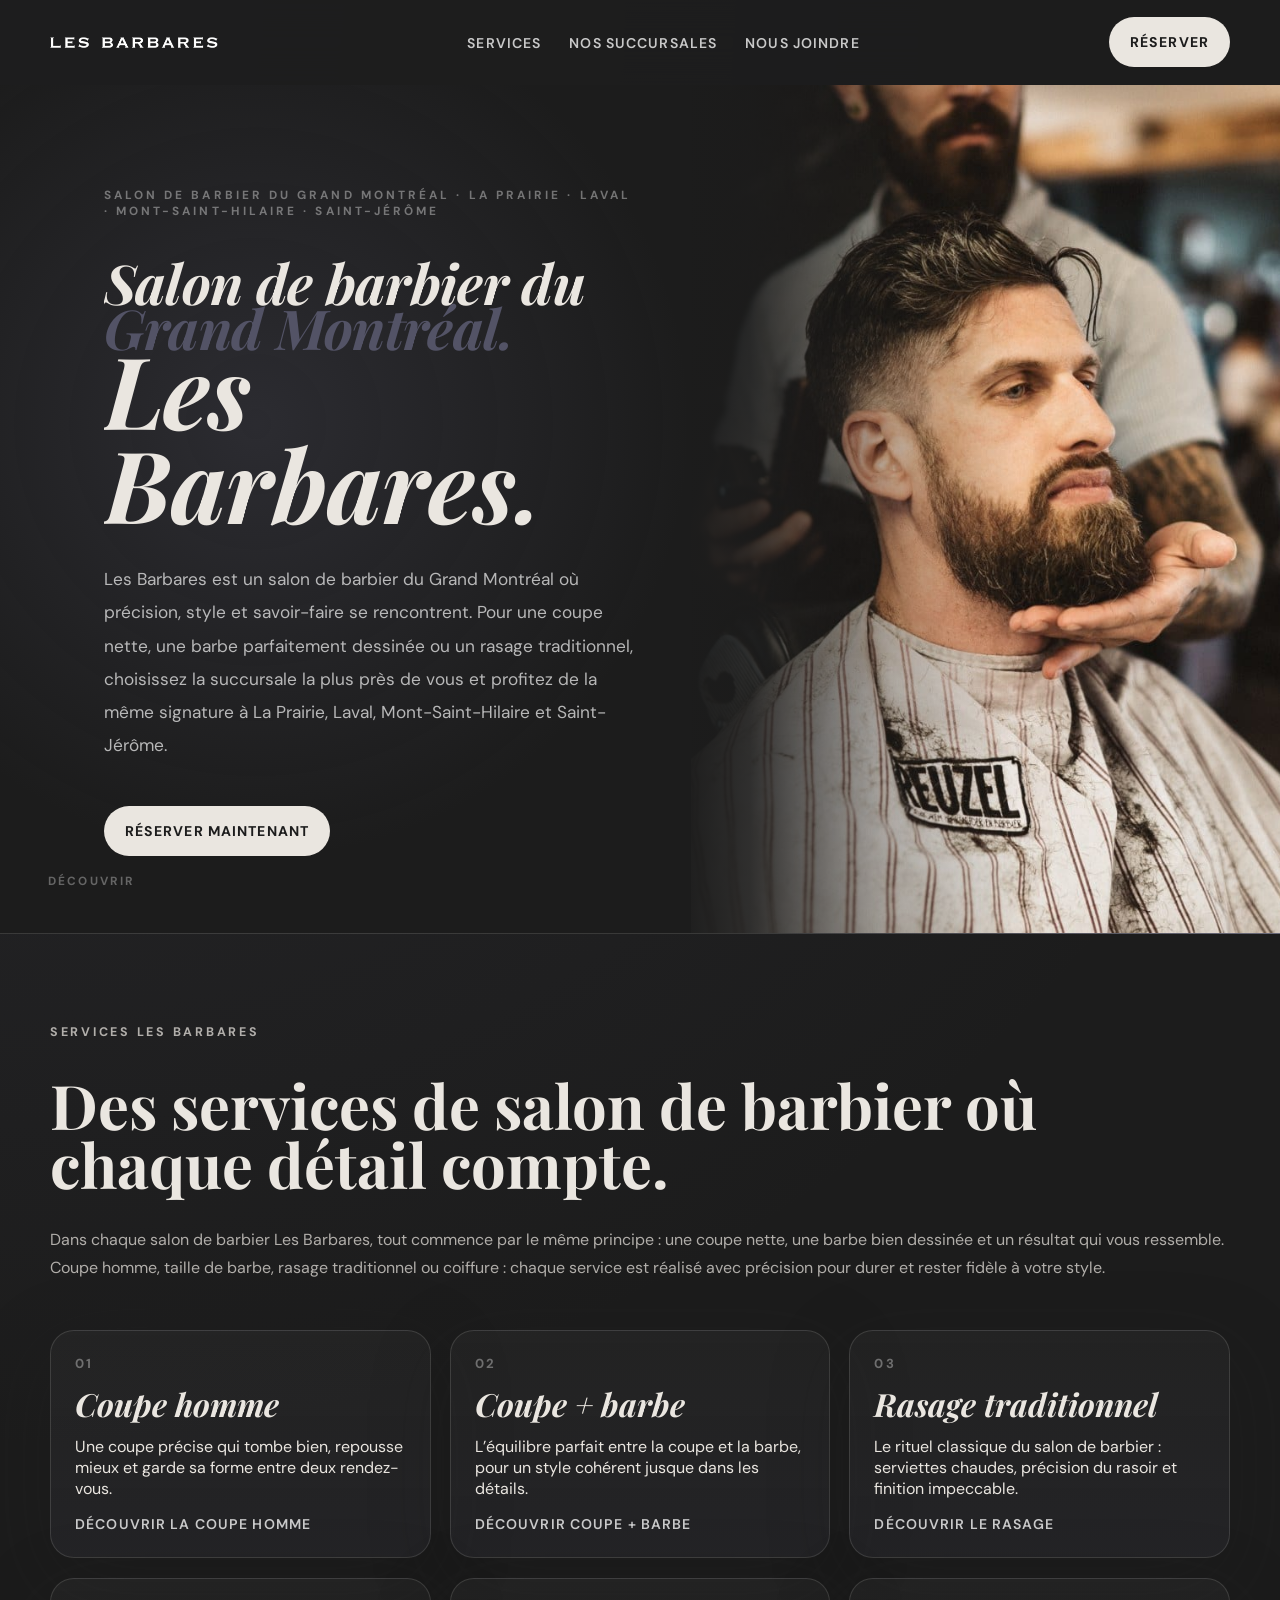
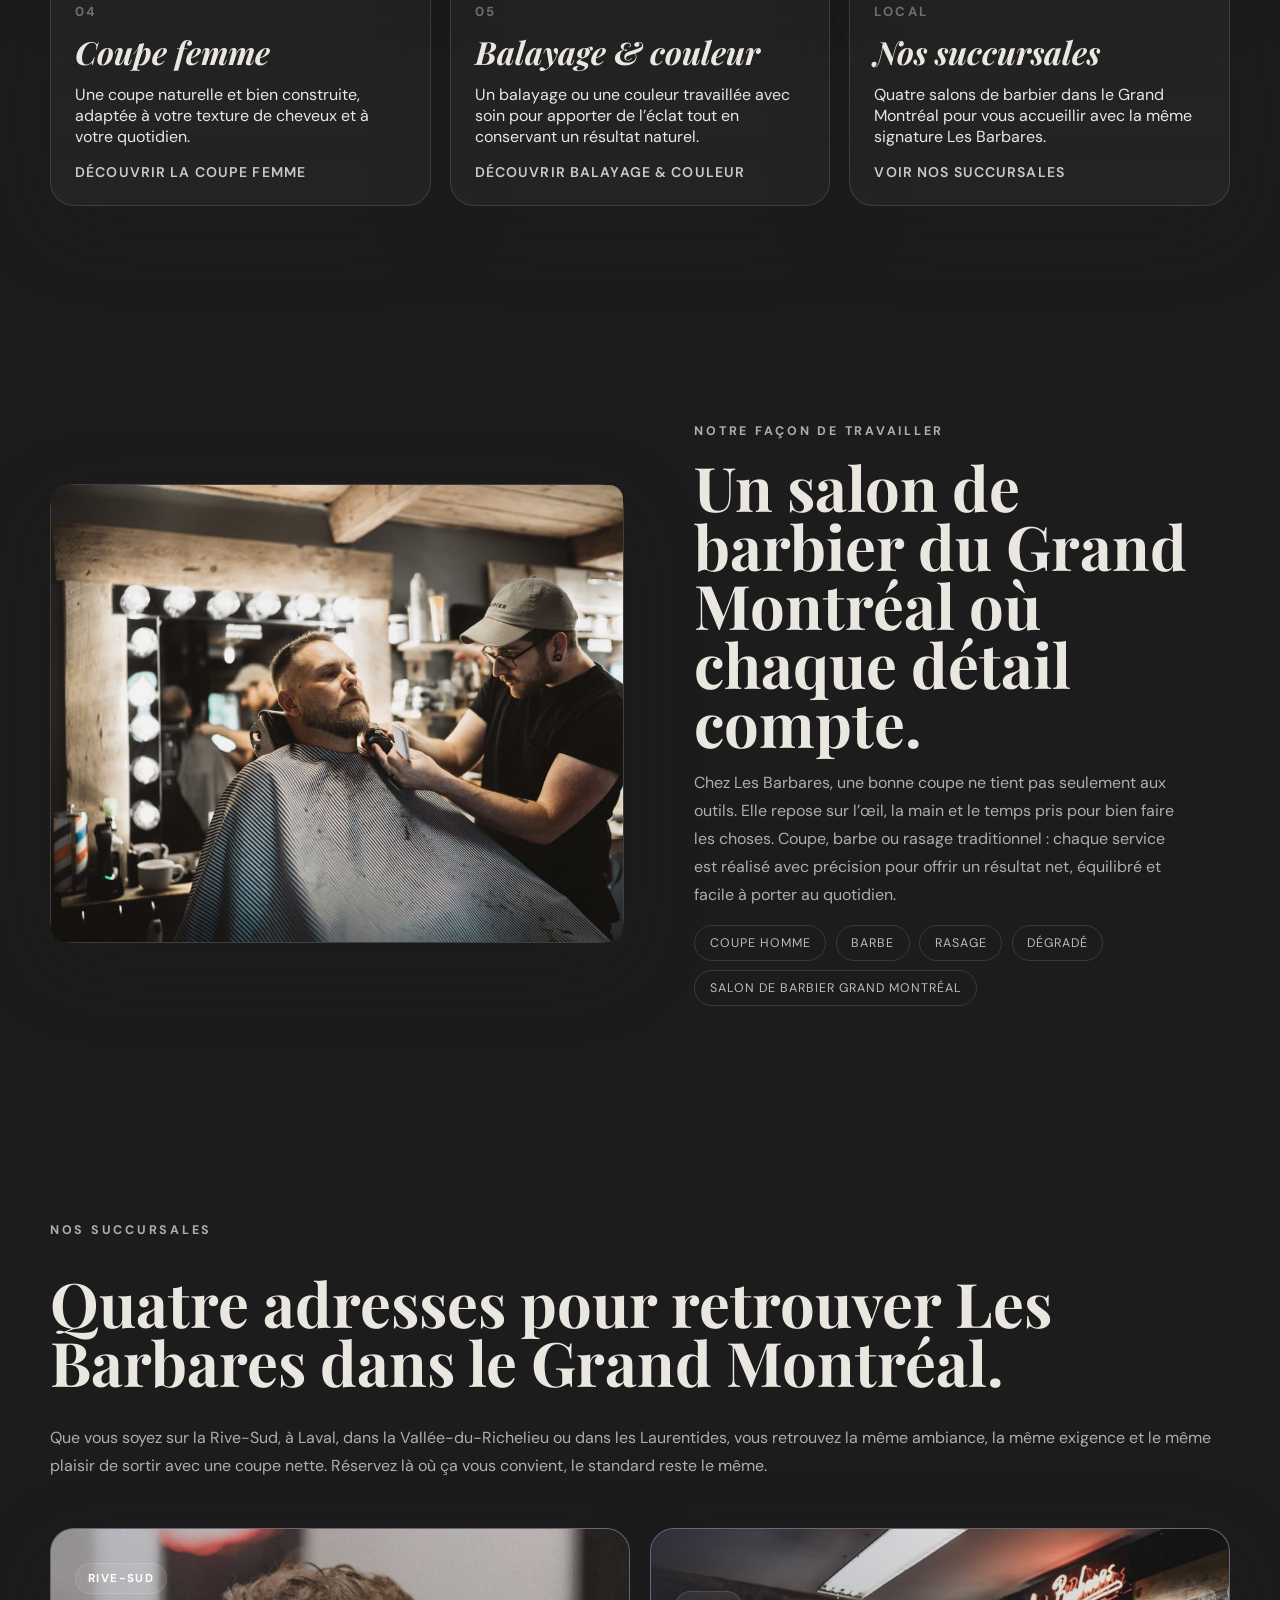
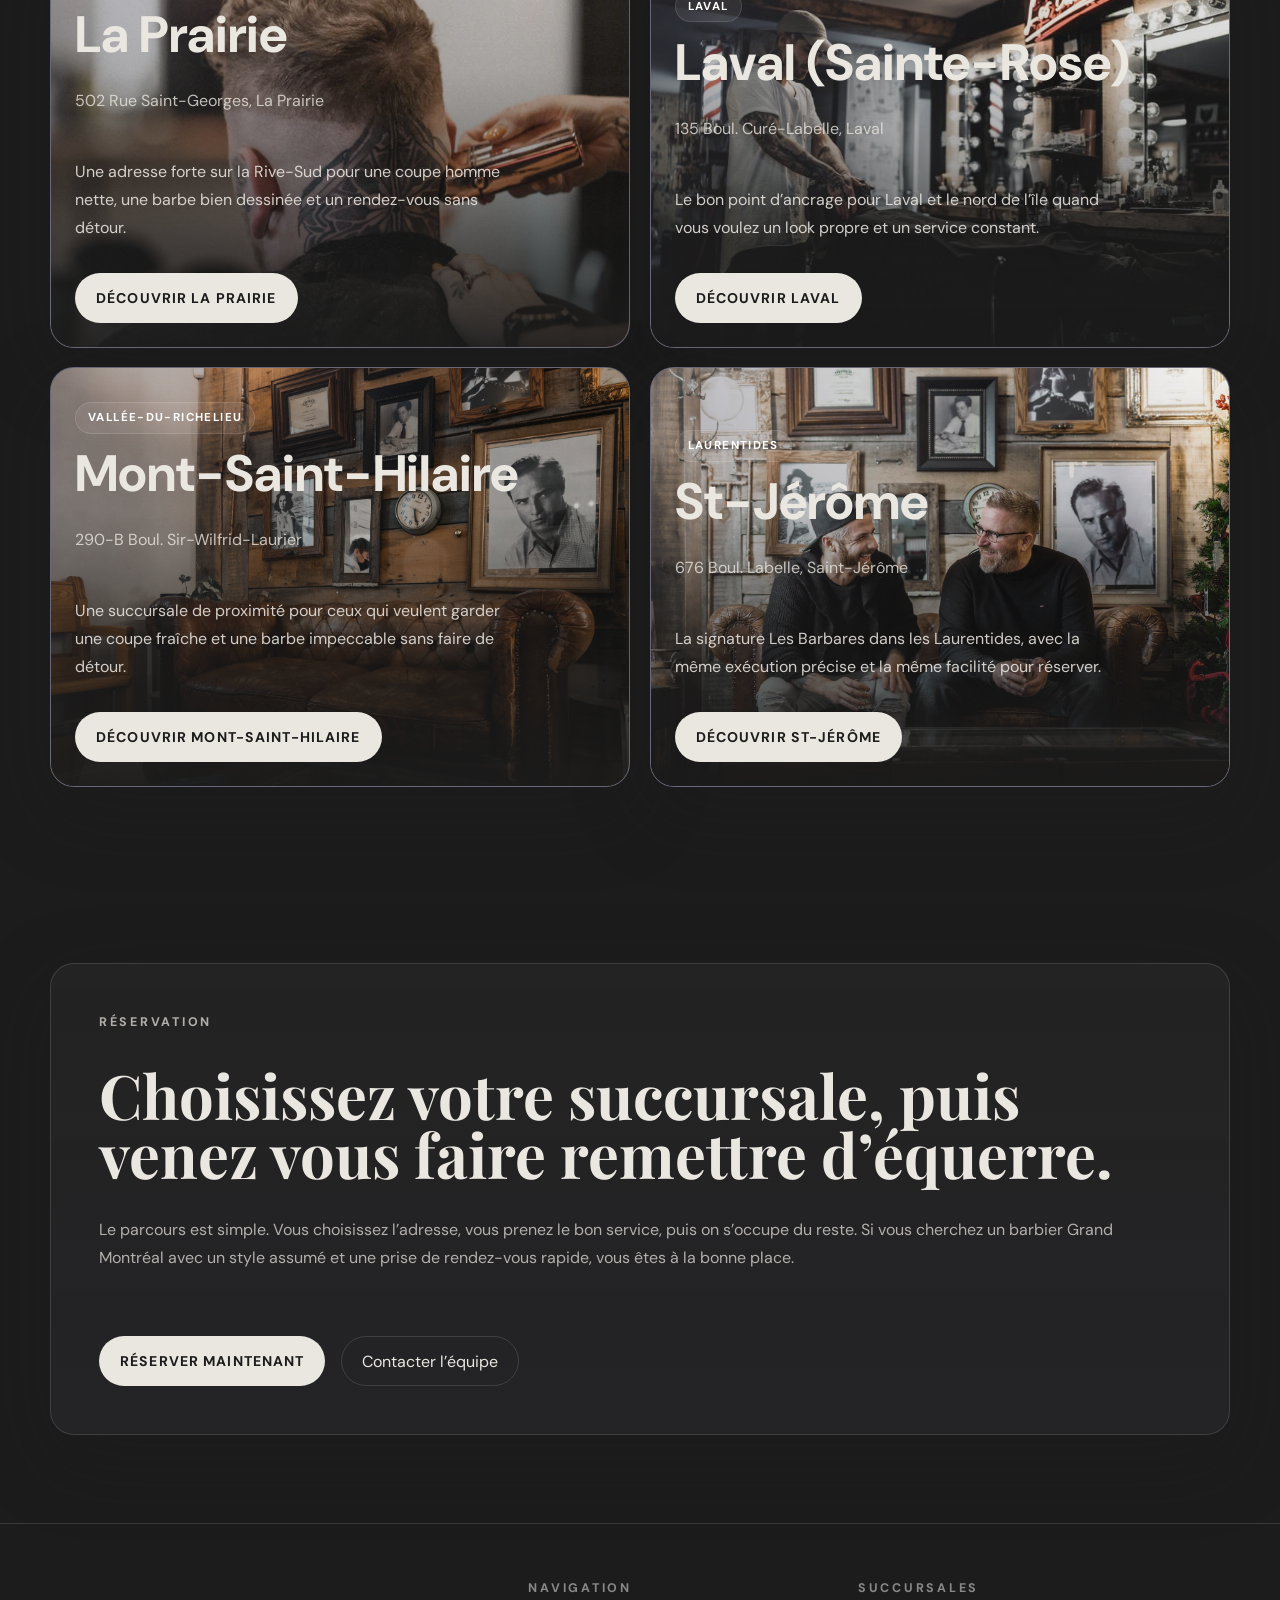
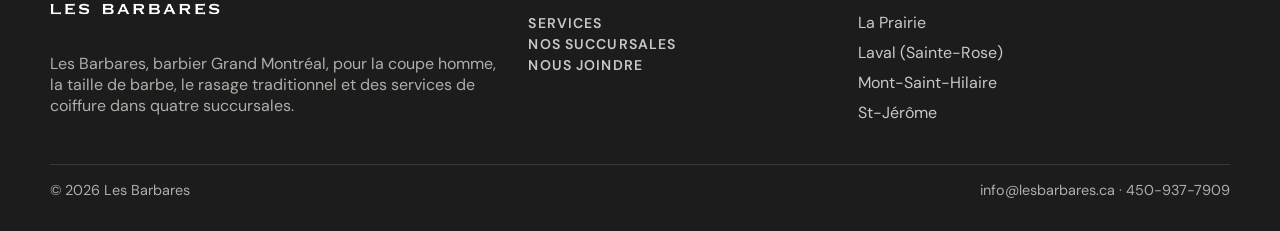
==== commit 158a7eba: "Refine homepage hero layout" ====
--- a/index.html
+++ b/index.html
@@ -61,14 +61,16 @@
     <main>
       <section class="hero">
         <div class="hero-left">
-          <p class="hero-eyebrow">Salon de barbier du Grand Montréal · La Prairie · Laval · Mont-Saint-Hilaire · Saint-Jérôme</p>
-          <h1 class="hero-headline" aria-label="Salon de barbier du Grand Montréal. Les Barbares.">
-            <span class="line line-small"><span>Salon de barbier du</span></span>
-            <span class="line line-small"><span>Grand Montréal.</span></span>
-            <span class="line"><span>Les Barbares.</span></span>
-          </h1>
-          <p class="hero-tagline">Les Barbares est un salon de barbier du Grand Montréal où précision, style et savoir-faire se rencontrent. Pour une coupe nette, une barbe parfaitement dessinée ou un rasage traditionnel, choisissez la succursale la plus près de vous et profitez de la même signature à La Prairie, Laval, Mont-Saint-Hilaire et Saint-Jérôme.</p>
-          <button class="button hero-cta" type="button" onclick="openBooking()">Réserver maintenant</button>
+          <div class="hero-copy">
+            <p class="hero-eyebrow">Salon de barbier du Grand Montréal · La Prairie · Laval · Mont-Saint-Hilaire · Saint-Jérôme</p>
+            <h1 class="hero-headline" aria-label="Salon de barbier du Grand Montréal. Les Barbares.">
+              <span class="line line-small"><span>Salon de barbier du</span></span>
+              <span class="line line-small"><span>Grand Montréal.</span></span>
+              <span class="line"><span>Les Barbares.</span></span>
+            </h1>
+            <p class="hero-tagline">Les Barbares est un salon de barbier du Grand Montréal où précision, style et savoir-faire se rencontrent. Pour une coupe nette, une barbe parfaitement dessinée ou un rasage traditionnel, choisissez la succursale la plus près de vous et profitez de la même signature à La Prairie, Laval, Mont-Saint-Hilaire et Saint-Jérôme.</p>
+            <button class="button hero-cta" type="button" onclick="openBooking()">Réserver maintenant</button>
+          </div>
         </div>
         <div class="hero-right">
             <img src="photos/lesbarbareslandingpage-1.jpg" alt="Barbier Les Barbares au Grand Montréal" loading="eager" />
--- a/site.css
+++ b/site.css
@@ -88,7 +88,7 @@
 .contact-stack h2 {
   margin: 0;
   font-family: var(--font-display);
-  font-size: clamp(2.4rem, 6vw, 5rem);
+  font-size: clamp(2rem, 4.8vw, 4rem);
   line-height: 0.96;
 }
 
@@ -254,7 +254,7 @@
 
 .hero {
   display: grid;
-  grid-template-columns: 55% 45%;
+  grid-template-columns: minmax(0, 1.08fr) minmax(0, 0.92fr);
   min-height: calc(100vh - var(--nav-height));
   position: relative;
   padding: 0;
@@ -271,10 +271,17 @@
 .hero-left {
   display: flex;
   flex-direction: column;
-  justify-content: flex-end;
-  padding: 7rem 3rem 5rem;
+  justify-content: center;
+  padding: clamp(4.75rem, 8vw, 7rem) clamp(2.25rem, 4.5vw, 5rem) clamp(4rem, 6vw, 5.5rem);
   position: relative;
   z-index: 2;
+}
+
+.hero-copy {
+  max-width: min(44rem, 92%);
+  display: grid;
+  gap: 0;
+  margin-inline: auto 0;
 }
 
 .hero-right {
@@ -286,7 +293,8 @@
   content: "";
   position: absolute;
   inset: 0;
-  background: linear-gradient(to right, rgba(28, 28, 28, 1) 0%, transparent 34%);
+  background:
+    linear-gradient(to right, rgba(28, 28, 28, 0.98) 0%, rgba(28, 28, 28, 0.9) 10%, rgba(28, 28, 28, 0.28) 34%, transparent 56%);
 }
 
 .hero-right img {
@@ -297,31 +305,32 @@
 }
 
 .hero-eyebrow {
-  margin: 0 0 2rem;
-  font-size: 0.8rem;
+  max-width: 44rem;
+  margin: 0 0 2.35rem;
+  font-size: 0.74rem;
   font-weight: 700;
-  letter-spacing: 0.22em;
+  letter-spacing: 0.26em;
   text-transform: uppercase;
-  color: rgba(255, 255, 255, 0.45);
+  color: rgba(255, 255, 255, 0.38);
 }
 
 .hero-headline {
-  margin: 0 0 2rem;
+  margin: 0 0 2.1rem;
   font-family: var(--font-display);
   font-style: italic;
   font-weight: 700;
-  line-height: 0.9;
-  letter-spacing: -0.03em;
+  line-height: 0.94;
+  letter-spacing: -0.028em;
 }
 
 .hero-headline .line {
   display: block;
   overflow: hidden;
-  font-size: clamp(3.5rem, 8vw, 8.75rem);
+  font-size: clamp(3.8rem, 7.8vw, 8.6rem);
 }
 
 .hero-headline .line-small {
-  font-size: clamp(1.75rem, 4vw, 4.375rem);
+  font-size: clamp(2rem, 4.3vw, 4.3rem);
 }
 
 .hero-headline .line span {
@@ -339,6 +348,10 @@
   animation-delay: 0.22s;
 }
 
+.hero-headline .line + .line {
+  margin-top: -0.12em;
+}
+
 @keyframes slideUp {
   to {
     transform: translateY(0);
@@ -346,15 +359,16 @@
 }
 
 .hero-tagline {
-  max-width: 28rem;
-  margin: 0 0 2rem;
-  color: rgba(255, 255, 255, 0.62);
-  font-size: 1rem;
-  line-height: 1.8;
+  max-width: 39rem;
+  margin: 0 0 2.6rem;
+  color: rgba(255, 255, 255, 0.68);
+  font-size: 1.08rem;
+  line-height: 1.92;
 }
 
 .hero-cta {
   width: fit-content;
+  margin-top: 0.15rem;
 }
 
 .hero-scroll-hint {
@@ -381,7 +395,7 @@
 .service-copy h1 {
   margin: 0 0 1.25rem;
   font-family: var(--font-display);
-  font-size: clamp(3.3rem, 8vw, 7.3rem);
+  font-size: clamp(2.6rem, 5.8vw, 5.4rem);
   line-height: 0.92;
 }
 
@@ -853,6 +867,11 @@
     grid-template-columns: 1fr;
   }
 
+  .hero-copy {
+    max-width: 100%;
+    margin-inline: 0;
+  }
+
   .hero-right {
     min-height: 420px;
   }
@@ -887,6 +906,26 @@
     padding: 6.5rem 1.3rem 4rem;
   }
 
+  .hero-eyebrow {
+    margin-bottom: 1.6rem;
+    font-size: 0.68rem;
+    letter-spacing: 0.22em;
+  }
+
+  .hero-headline .line {
+    font-size: clamp(2.9rem, 11vw, 5.1rem);
+  }
+
+  .hero-headline .line-small {
+    font-size: clamp(1.45rem, 5.3vw, 2.45rem);
+  }
+
+  .hero-tagline {
+    max-width: 100%;
+    font-size: 1rem;
+    line-height: 1.8;
+  }
+
   .home-location-card {
     min-height: 360px;
   }
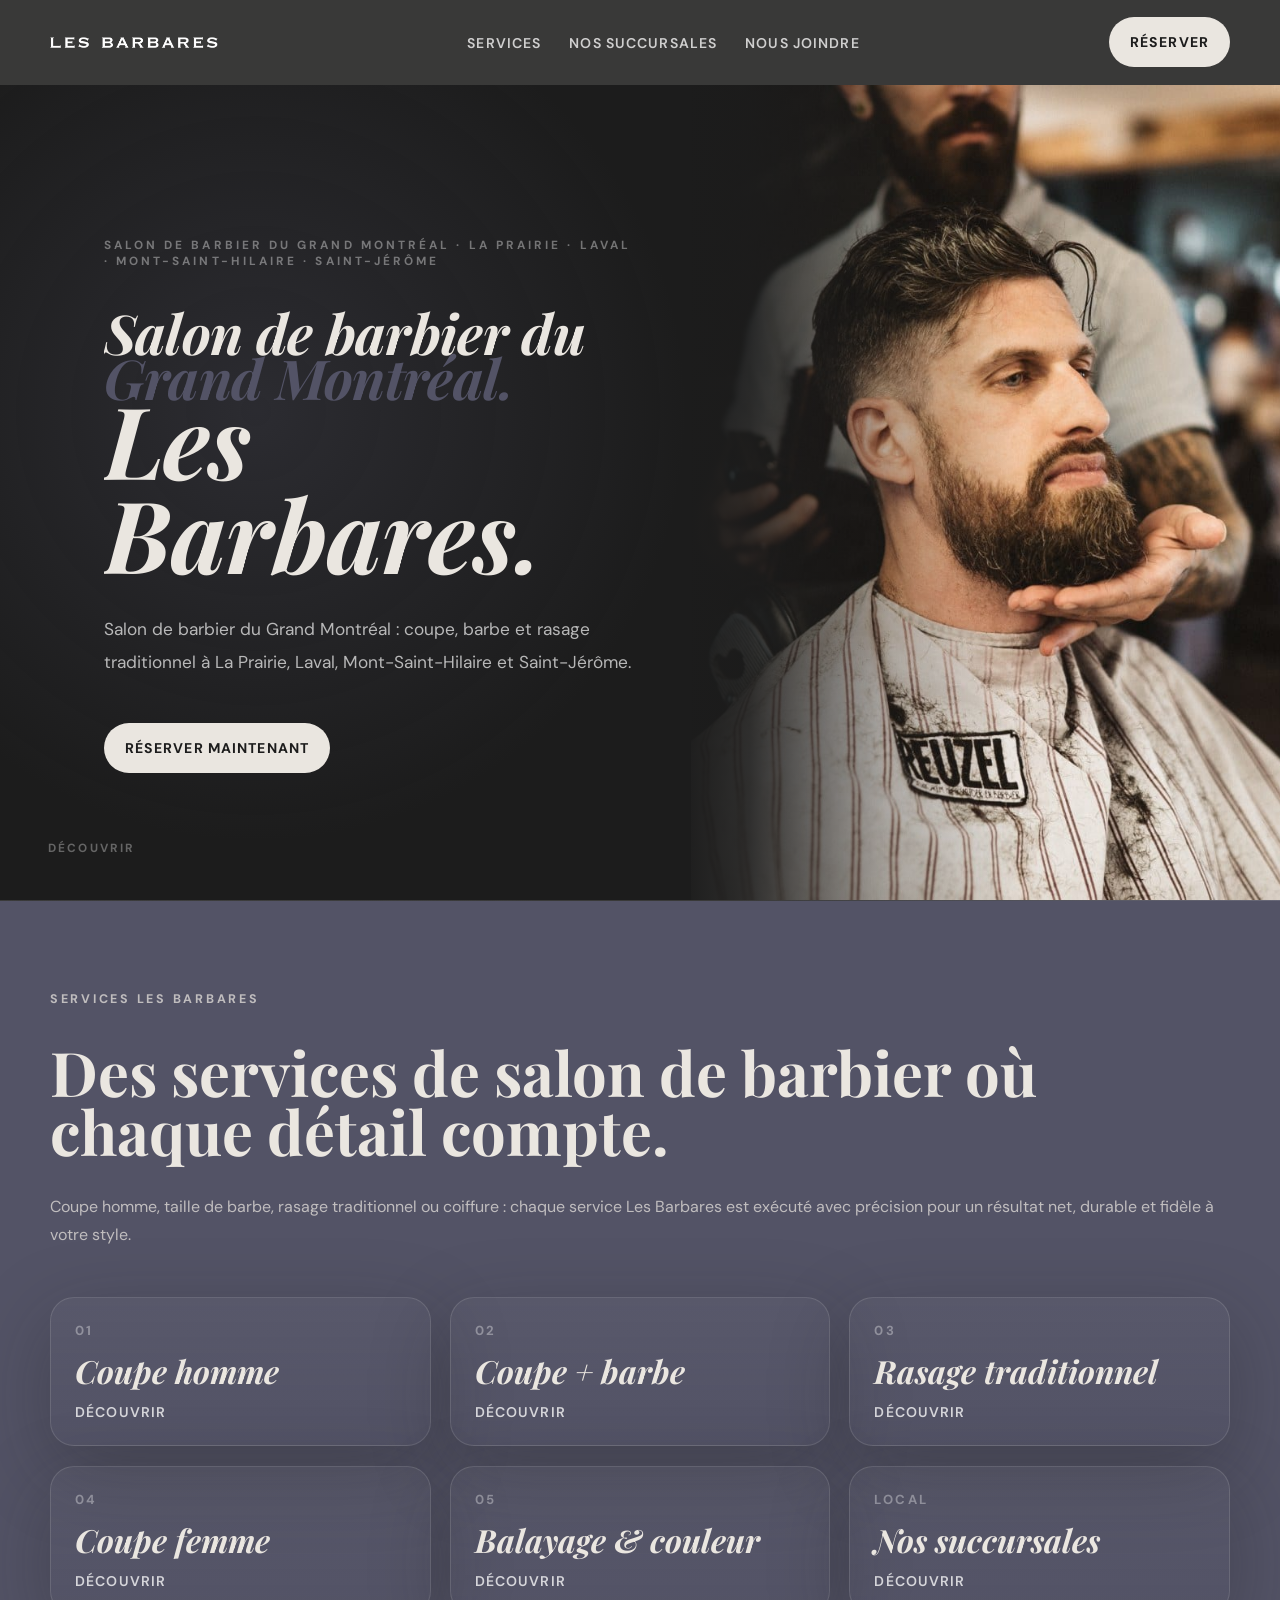
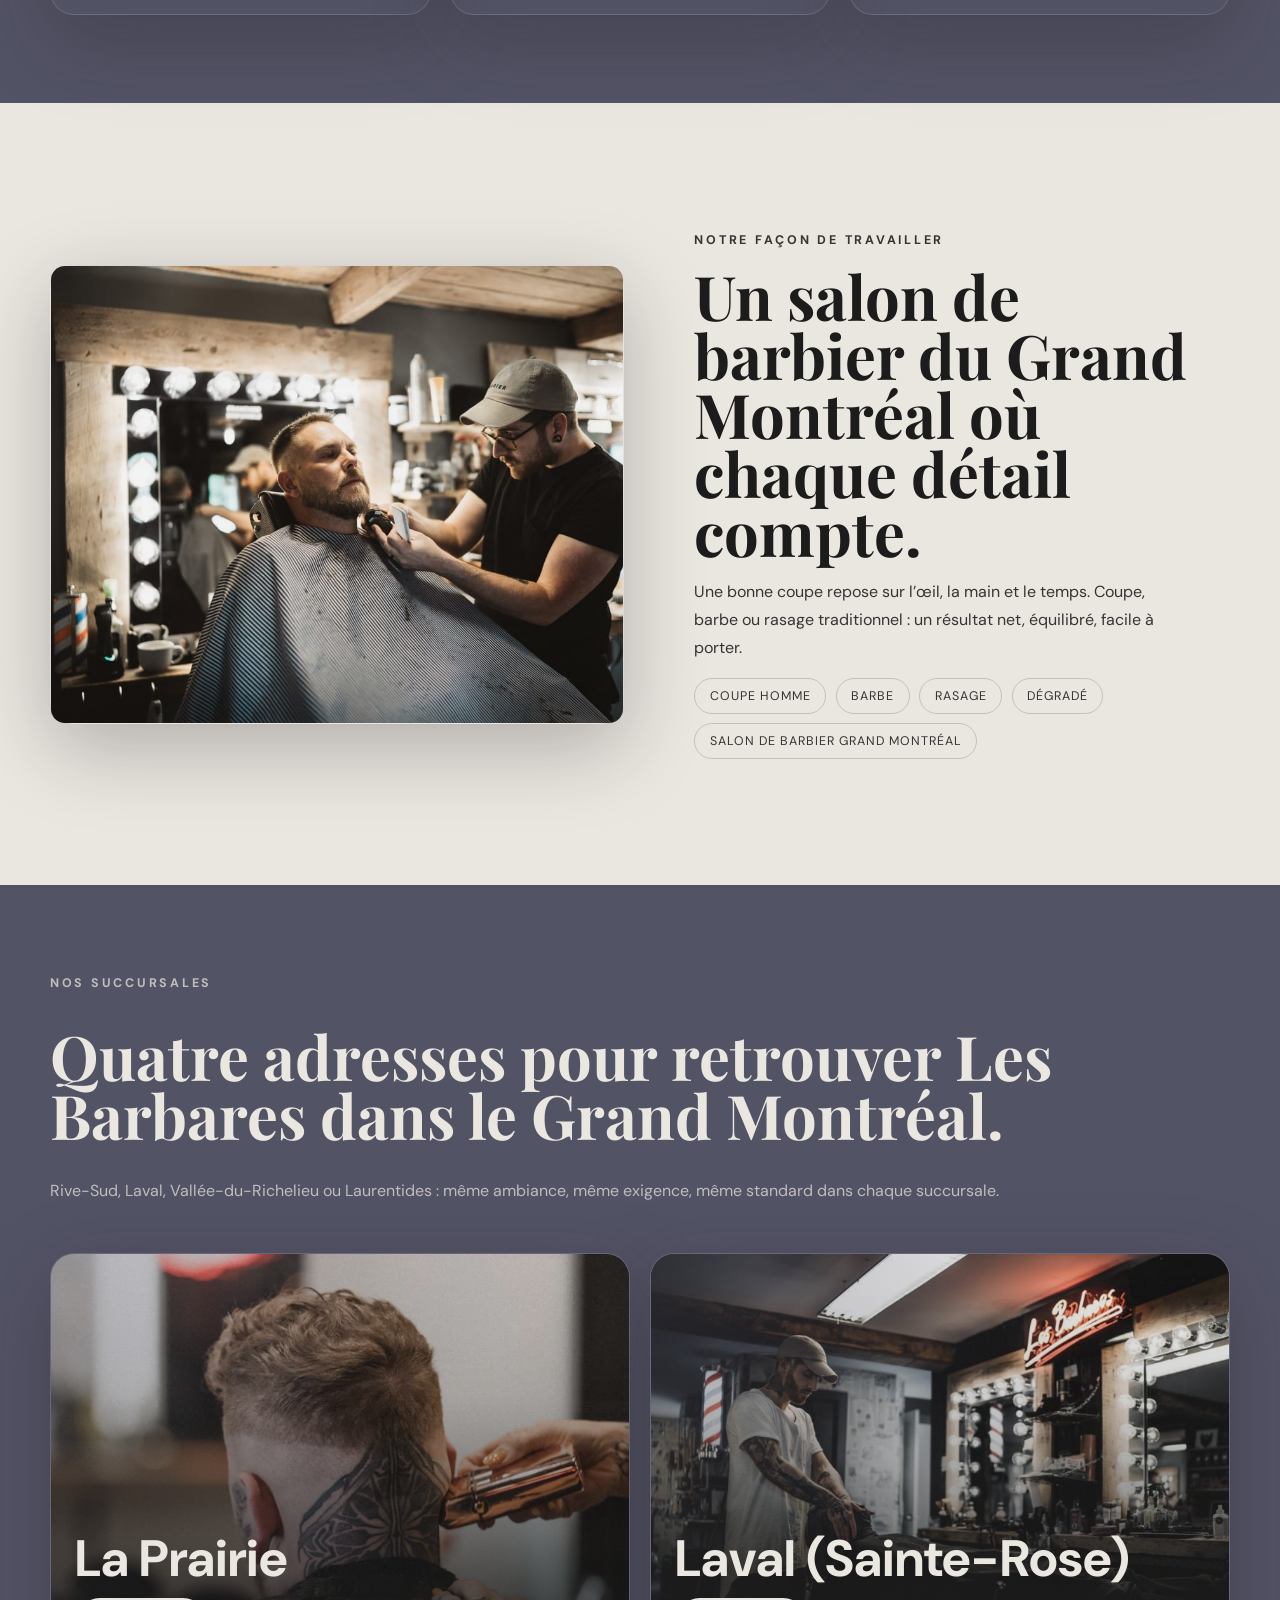
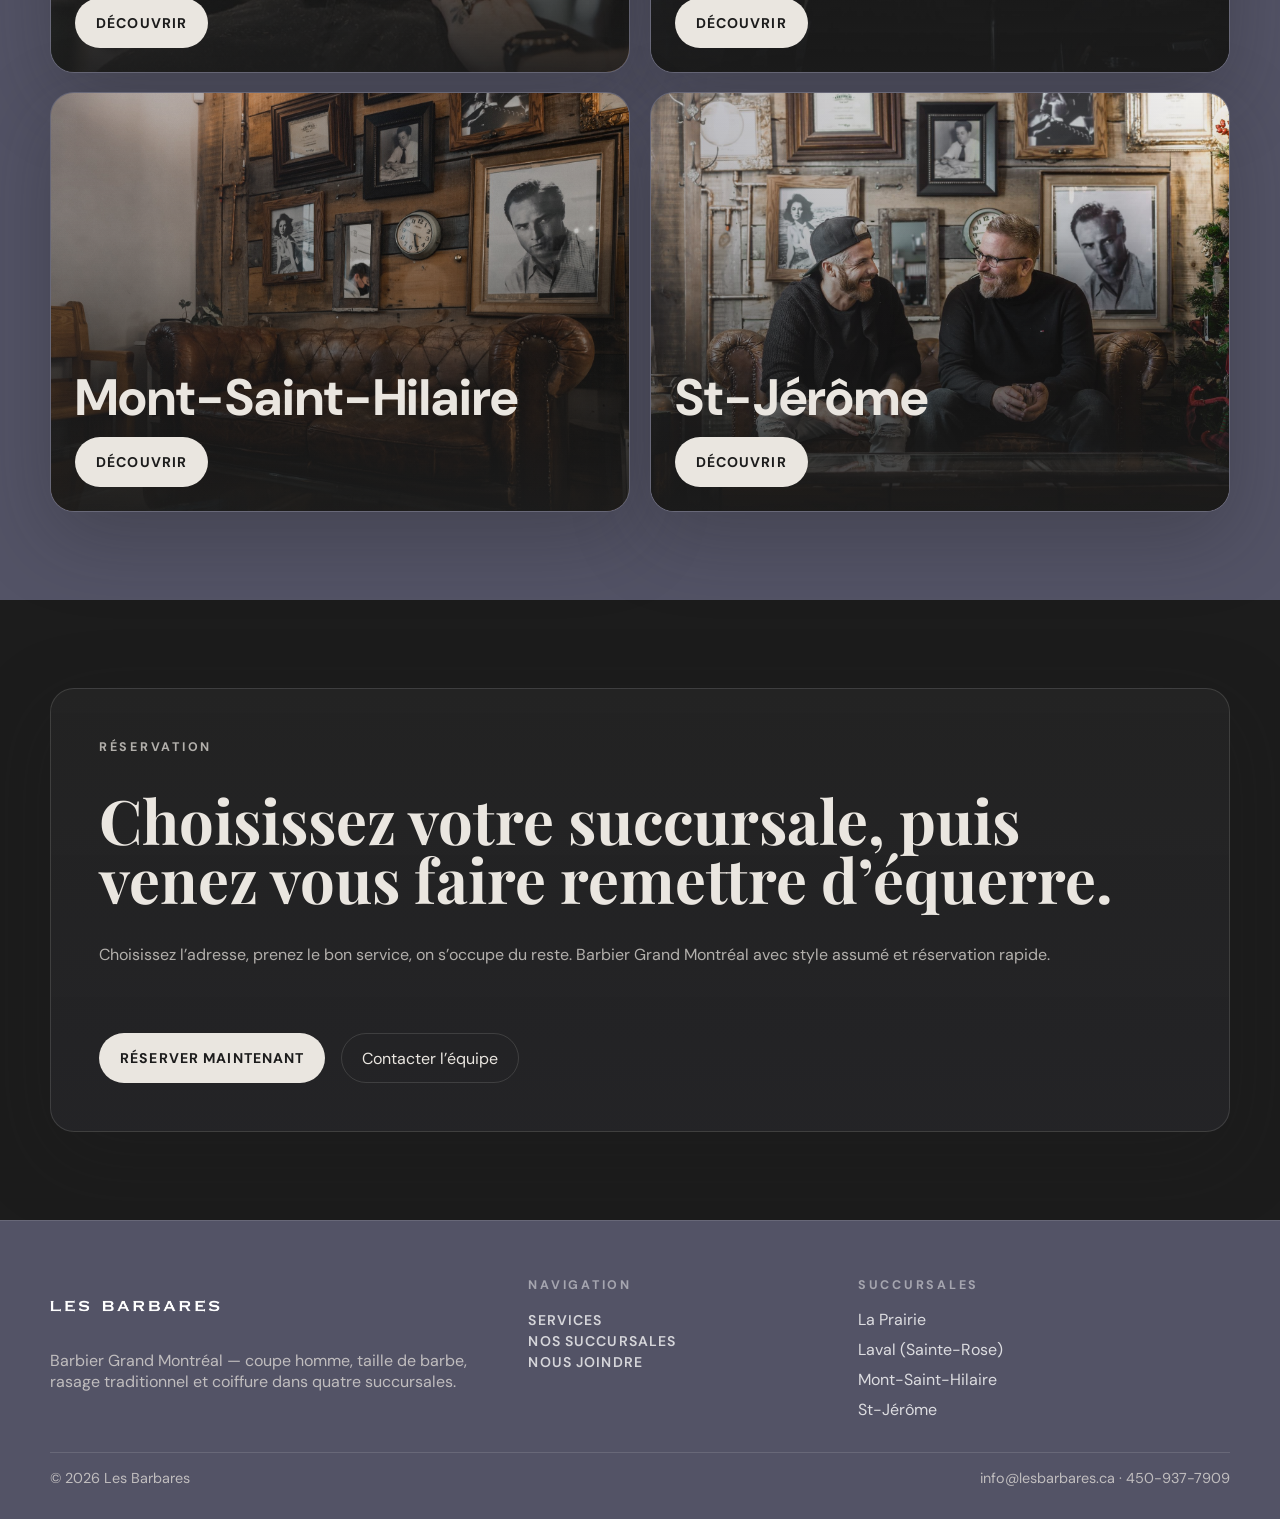
==== commit 49bee8dc: "Trim site copy and restructure service pages - Cut body copy ~50% across all pages while preserving " ====
--- a/index.html
+++ b/index.html
@@ -68,7 +68,7 @@
               <span class="line line-small"><span>Grand Montréal.</span></span>
               <span class="line"><span>Les Barbares.</span></span>
             </h1>
-            <p class="hero-tagline">Les Barbares est un salon de barbier du Grand Montréal où précision, style et savoir-faire se rencontrent. Pour une coupe nette, une barbe parfaitement dessinée ou un rasage traditionnel, choisissez la succursale la plus près de vous et profitez de la même signature à La Prairie, Laval, Mont-Saint-Hilaire et Saint-Jérôme.</p>
+            <p class="hero-tagline">Salon de barbier du Grand Montréal : coupe, barbe et rasage traditionnel à La Prairie, Laval, Mont-Saint-Hilaire et Saint-Jérôme.</p>
             <button class="button hero-cta" type="button" onclick="openBooking()">Réserver maintenant</button>
           </div>
         </div>
@@ -83,44 +83,38 @@
           <div class="section-head">
             <p class="eyebrow">Services Les Barbares</p>
             <h2>Des services de salon de barbier où chaque détail compte.</h2>
-            <p>Dans chaque salon de barbier Les Barbares, tout commence par le même principe : une coupe nette, une barbe bien dessinée et un résultat qui vous ressemble. Coupe homme, taille de barbe, rasage traditionnel ou coiffure : chaque service est réalisé avec précision pour durer et rester fidèle à votre style.</p>
+            <p>Coupe homme, taille de barbe, rasage traditionnel ou coiffure : chaque service Les Barbares est exécuté avec précision pour un résultat net, durable et fidèle à votre style.</p>
           </div>
           <div class="card-grid">
             <article class="service-card">
               <span class="index">01</span>
               <h3>Coupe homme</h3>
-              <p>Une coupe précise qui tombe bien, repousse mieux et garde sa forme entre deux rendez-vous.</p>
-              <a class="text-link" href="services/coupe-homme.html">Découvrir la coupe homme</a>
+              <a class="text-link" href="services/coupe-homme.html">Découvrir</a>
             </article>
             <article class="service-card">
               <span class="index">02</span>
               <h3>Coupe + barbe</h3>
-              <p>L’équilibre parfait entre la coupe et la barbe, pour un style cohérent jusque dans les détails.</p>
-              <a class="text-link" href="services/coupe-barbe.html">Découvrir coupe + barbe</a>
+              <a class="text-link" href="services/coupe-barbe.html">Découvrir</a>
             </article>
             <article class="service-card">
               <span class="index">03</span>
               <h3>Rasage traditionnel</h3>
-              <p>Le rituel classique du salon de barbier : serviettes chaudes, précision du rasoir et finition impeccable.</p>
-              <a class="text-link" href="services/rasage-traditionnel.html">Découvrir le rasage</a>
+              <a class="text-link" href="services/rasage-traditionnel.html">Découvrir</a>
             </article>
             <article class="service-card">
               <span class="index">04</span>
               <h3>Coupe femme</h3>
-              <p>Une coupe naturelle et bien construite, adaptée à votre texture de cheveux et à votre quotidien.</p>
-              <a class="text-link" href="services/coupe-femme.html">Découvrir la coupe femme</a>
+              <a class="text-link" href="services/coupe-femme.html">Découvrir</a>
             </article>
             <article class="service-card">
               <span class="index">05</span>
               <h3>Balayage & couleur</h3>
-              <p>Un balayage ou une couleur travaillée avec soin pour apporter de l’éclat tout en conservant un résultat naturel.</p>
-              <a class="text-link" href="services/balayage-couleur.html">Découvrir balayage & couleur</a>
+              <a class="text-link" href="services/balayage-couleur.html">Découvrir</a>
             </article>
             <article class="service-card">
               <span class="index">Local</span>
               <h3>Nos succursales</h3>
-              <p>Quatre salons de barbier dans le Grand Montréal pour vous accueillir avec la même signature Les Barbares.</p>
-              <a class="text-link" href="succursales.html">Voir nos succursales</a>
+              <a class="text-link" href="succursales.html">Découvrir</a>
             </article>
           </div>
         </div>
@@ -134,7 +128,7 @@
           <div class="split-copy">
             <p class="eyebrow">Notre façon de travailler</p>
             <h2>Un salon de barbier du Grand Montréal où chaque détail compte.</h2>
-            <p>Chez Les Barbares, une bonne coupe ne tient pas seulement aux outils. Elle repose sur l’œil, la main et le temps pris pour bien faire les choses. Coupe, barbe ou rasage traditionnel : chaque service est réalisé avec précision pour offrir un résultat net, équilibré et facile à porter au quotidien.</p>
+            <p>Une bonne coupe repose sur l’œil, la main et le temps. Coupe, barbe ou rasage traditionnel : un résultat net, équilibré, facile à porter.</p>
             <div class="pill-row">
               <span class="pill">Coupe homme</span>
               <span class="pill">Barbe</span>
@@ -151,62 +145,42 @@
           <div class="section-head">
             <p class="eyebrow">Nos succursales</p>
             <h2>Quatre adresses pour retrouver Les Barbares dans le Grand Montréal.</h2>
-            <p>Que vous soyez sur la Rive-Sud, à Laval, dans la Vallée-du-Richelieu ou dans les Laurentides, vous retrouvez la même ambiance, la même exigence et le même plaisir de sortir avec une coupe nette. Réservez là où ça vous convient, le standard reste le même.</p>
+            <p>Rive-Sud, Laval, Vallée-du-Richelieu ou Laurentides : même ambiance, même exigence, même standard dans chaque succursale.</p>
           </div>
           <div class="home-locations-grid">
             <article class="home-location-card">
               <img src="photos/facebook2_grande.jpg" alt="Barbier Les Barbares La Prairie" />
               <div class="home-location-content">
-                <div class="home-location-topline">
-                  <span class="home-location-tag">Rive-Sud</span>
-                </div>
                 <h3>La Prairie</h3>
-                <p class="home-location-address">502 Rue Saint-Georges, La Prairie</p>
-                <p class="home-location-copy">Une adresse forte sur la Rive-Sud pour une coupe homme nette, une barbe bien dessinée et un rendez-vous sans détour.</p>
-                <div class="home-location-actions">
-                  <a class="booking-link" href="succursales.html">Découvrir La Prairie</a>
+                <div class="home-location-actions">
+                  <a class="booking-link" href="succursales.html">Découvrir</a>
                 </div>
               </div>
             </article>
             <article class="home-location-card">
               <img src="photos/Barbaresmur-124.jpg" alt="Barbier Les Barbares Laval Sainte-Rose" />
               <div class="home-location-content">
-                <div class="home-location-topline">
-                  <span class="home-location-tag">Laval</span>
-                </div>
                 <h3>Laval (Sainte-Rose)</h3>
-                <p class="home-location-address">135 Boul. Curé-Labelle, Laval</p>
-                <p class="home-location-copy">Le bon point d’ancrage pour Laval et le nord de l’île quand vous voulez un look propre et un service constant.</p>
-                <div class="home-location-actions">
-                  <a class="booking-link" href="succursales.html">Découvrir Laval</a>
+                <div class="home-location-actions">
+                  <a class="booking-link" href="succursales.html">Découvrir</a>
                 </div>
               </div>
             </article>
             <article class="home-location-card">
               <img src="photos/facebook.jpg" alt="Barbier Les Barbares Mont-Saint-Hilaire" />
               <div class="home-location-content">
-                <div class="home-location-topline">
-                  <span class="home-location-tag">Vallée-du-Richelieu</span>
-                </div>
                 <h3>Mont-Saint-Hilaire</h3>
-                <p class="home-location-address">290-B Boul. Sir-Wilfrid-Laurier</p>
-                <p class="home-location-copy">Une succursale de proximité pour ceux qui veulent garder une coupe fraîche et une barbe impeccable sans faire de détour.</p>
-                <div class="home-location-actions">
-                  <a class="booking-link" href="succursales.html">Découvrir Mont-Saint-Hilaire</a>
+                <div class="home-location-actions">
+                  <a class="booking-link" href="succursales.html">Découvrir</a>
                 </div>
               </div>
             </article>
             <article class="home-location-card">
               <img src="photos/facebook9.jpg" alt="Barbier Les Barbares St-Jérôme" />
               <div class="home-location-content">
-                <div class="home-location-topline">
-                  <span class="home-location-tag">Laurentides</span>
-                </div>
                 <h3>St-Jérôme</h3>
-                <p class="home-location-address">676 Boul. Labelle, Saint-Jérôme</p>
-                <p class="home-location-copy">La signature Les Barbares dans les Laurentides, avec la même exécution précise et la même facilité pour réserver.</p>
-                <div class="home-location-actions">
-                  <a class="booking-link" href="succursales.html">Découvrir St-Jérôme</a>
+                <div class="home-location-actions">
+                  <a class="booking-link" href="succursales.html">Découvrir</a>
                 </div>
               </div>
             </article>
@@ -219,7 +193,7 @@
           <div class="cta-card">
             <p class="eyebrow">Réservation</p>
             <h2>Choisissez votre succursale, puis venez vous faire remettre d’équerre.</h2>
-            <p>Le parcours est simple. Vous choisissez l’adresse, vous prenez le bon service, puis on s’occupe du reste. Si vous cherchez un barbier Grand Montréal avec un style assumé et une prise de rendez-vous rapide, vous êtes à la bonne place.</p>
+            <p>Choisissez l’adresse, prenez le bon service, on s’occupe du reste. Barbier Grand Montréal avec style assumé et réservation rapide.</p>
             <div class="page-actions">
               <button class="button" type="button" onclick="openBooking()">Réserver maintenant</button>
               <a class="ghost-button" href="contact.html">Contacter l’équipe</a>
@@ -234,7 +208,7 @@
         <div class="footer-grid">
           <div class="footer-brand">
             <img src="brand_assets/les-barbares-salon-de-coiffure.png" alt="Les Barbares" />
-            <p>Les Barbares, barbier Grand Montréal, pour la coupe homme, la taille de barbe, le rasage traditionnel et des services de coiffure dans quatre succursales.</p>
+            <p>Barbier Grand Montréal — coupe homme, taille de barbe, rasage traditionnel et coiffure dans quatre succursales.</p>
           </div>
           <div>
             <p class="eyebrow">Navigation</p>
--- a/site.css
+++ b/site.css
@@ -32,9 +32,7 @@
 body {
   margin: 0;
   font-family: var(--font-body);
-  background:
-    radial-gradient(circle at top left, rgba(83, 83, 102, 0.24), transparent 28%),
-    linear-gradient(180deg, #1c1c1c 0%, #1c1c1c 100%);
+  background: var(--bg-soft);
   color: var(--text);
   overflow-x: hidden;
 }
@@ -68,11 +66,44 @@
   font-weight: 700;
   letter-spacing: 0.22em;
   text-transform: uppercase;
-  color: rgba(255, 255, 255, 0.48);
+  color: var(--section-eyebrow, rgba(255, 255, 255, 0.48));
 }
 
 .section {
   padding: 5.5rem 0;
+}
+
+main > section:not(.hero) {
+  --section-fg: var(--bg);
+  --section-muted: rgba(28, 28, 28, 0.88);
+  --section-eyebrow: rgba(28, 28, 28, 0.6);
+  --section-line: rgba(28, 28, 28, 0.18);
+  --section-link: rgba(28, 28, 28, 0.9);
+  --section-breadcrumb: rgba(28, 28, 28, 0.7);
+  background: var(--bg-soft);
+  color: var(--section-fg);
+}
+
+main > section:not(.hero):nth-of-type(even) {
+  --section-fg: var(--text);
+  --section-muted: rgba(234, 230, 224, 0.72);
+  --section-eyebrow: rgba(255, 255, 255, 0.48);
+  --section-line: rgba(234, 230, 224, 0.14);
+  --section-link: rgba(255, 255, 255, 0.8);
+  --section-breadcrumb: rgba(255, 255, 255, 0.56);
+  background: var(--bg-elevated);
+  color: var(--section-fg);
+}
+
+main > section:last-of-type:not(.hero) {
+  --section-fg: var(--text);
+  --section-muted: rgba(234, 230, 224, 0.72);
+  --section-eyebrow: rgba(255, 255, 255, 0.48);
+  --section-line: rgba(234, 230, 224, 0.14);
+  --section-link: rgba(255, 255, 255, 0.8);
+  --section-breadcrumb: rgba(255, 255, 255, 0.56);
+  background: #1c1c1c;
+  color: var(--section-fg);
 }
 
 .section-head {
@@ -101,7 +132,7 @@
 .location-card p,
 .meta-card p,
 .list-card li {
-  color: var(--muted);
+  color: var(--section-muted, var(--muted));
   line-height: 1.75;
 }
 
@@ -403,9 +434,19 @@
 .service-copy .lead {
   max-width: 54rem;
   margin: 0;
-  color: var(--muted);
+  color: var(--section-muted, var(--muted));
   font-size: 1.05rem;
   line-height: 1.8;
+}
+
+.page-hero .button {
+  background: var(--accent);
+  color: var(--highlight);
+}
+
+.page-hero .ghost-button {
+  border-color: var(--section-line, var(--line));
+  color: var(--section-fg, var(--text));
 }
 
 .page-actions {
@@ -428,6 +469,22 @@
   box-shadow: var(--shadow);
 }
 
+.meta-card,
+.cta-card,
+.detail-card,
+.service-card,
+.location-card,
+.contact-card,
+.contact-stack {
+  --section-fg: var(--text);
+  --section-muted: var(--muted);
+  --section-eyebrow: rgba(255, 255, 255, 0.48);
+  --section-line: var(--line);
+  --section-link: rgba(255, 255, 255, 0.8);
+  --section-breadcrumb: rgba(255, 255, 255, 0.56);
+  color: var(--section-fg);
+}
+
 .image-frame img {
   width: 100%;
   min-height: 420px;
@@ -477,6 +534,17 @@
 .location-card,
 .contact-card {
   padding: 1.5rem;
+}
+
+.contact-grid {
+  gap: 1.6rem;
+}
+
+.contact-card {
+  display: grid;
+  align-content: start;
+  gap: 1.15rem;
+  padding: clamp(1.85rem, 3vw, 2.35rem);
 }
 
 .service-card {
@@ -600,6 +668,8 @@
 .contact-card h3 {
   margin: 0;
   font-size: clamp(1.35rem, 3vw, 2rem);
+  max-width: 15ch;
+  line-height: 1.08;
 }
 
 .service-card h3 {
@@ -614,6 +684,17 @@
   margin: 0;
 }
 
+.contact-card p {
+  max-width: 30ch;
+  line-height: 1.82;
+}
+
+.contact-card .button,
+.contact-card .ghost-button,
+.contact-card .text-link {
+  margin-top: 0.55rem;
+}
+
 .pill-row {
   display: flex;
   flex-wrap: wrap;
@@ -621,10 +702,10 @@
 }
 
 .pill {
-  border: 1px solid var(--line);
+  border: 1px solid var(--section-line, var(--line));
   border-radius: 999px;
   padding: 0.55rem 0.9rem;
-  color: rgba(255, 255, 255, 0.7);
+  color: var(--section-muted, rgba(255, 255, 255, 0.7));
   font-size: 0.78rem;
   letter-spacing: 0.08em;
   text-transform: uppercase;
@@ -647,11 +728,61 @@
   margin-top: 1rem;
 }
 
+.service-details {
+  display: grid;
+  gap: clamp(2.5rem, 5vw, 4rem);
+}
+
+@media (min-width: 840px) {
+  .service-details {
+    grid-template-columns: repeat(2, minmax(0, 1fr));
+  }
+}
+
+.service-detail-copy,
+.service-detail {
+  display: grid;
+  gap: 0.9rem;
+}
+
+.service-detail h3 {
+  margin: 0;
+  font-family: var(--font-display);
+  font-size: clamp(1.45rem, 2.6vw, 2.1rem);
+  line-height: 1.15;
+}
+
+.service-detail .bullet-list {
+  margin-top: 0.25rem;
+}
+
+main > section.section--dark:not(.hero) {
+  --section-fg: var(--text);
+  --section-muted: rgba(234, 230, 224, 0.72);
+  --section-eyebrow: rgba(255, 255, 255, 0.48);
+  --section-line: rgba(234, 230, 224, 0.14);
+  --section-link: rgba(255, 255, 255, 0.8);
+  --section-breadcrumb: rgba(255, 255, 255, 0.56);
+  background: #1c1c1c;
+  color: var(--section-fg);
+}
+
+main > section.section--mauve:not(.hero) {
+  --section-fg: var(--text);
+  --section-muted: rgba(234, 230, 224, 0.72);
+  --section-eyebrow: rgba(255, 255, 255, 0.48);
+  --section-line: rgba(234, 230, 224, 0.14);
+  --section-link: rgba(255, 255, 255, 0.8);
+  --section-breadcrumb: rgba(255, 255, 255, 0.56);
+  background: var(--bg-elevated);
+  color: var(--section-fg);
+}
+
 .bullet-list li,
 .contact-points li {
   padding: 0.8rem 0;
-  border-bottom: 1px solid var(--line);
-  color: var(--muted);
+  border-bottom: 1px solid var(--section-line, var(--line));
+  color: var(--section-muted, var(--muted));
 }
 
 .bullet-list li:last-child,
@@ -667,7 +798,7 @@
 
 .branch-links a,
 .footer-branches a {
-  color: rgba(255, 255, 255, 0.76);
+  color: var(--section-link, rgba(255, 255, 255, 0.76));
 }
 
 .cta-card {
@@ -677,7 +808,15 @@
 }
 
 .footer {
+  --section-fg: var(--text);
+  --section-muted: rgba(234, 230, 224, 0.72);
+  --section-eyebrow: rgba(255, 255, 255, 0.48);
+  --section-line: rgba(234, 230, 224, 0.14);
+  --section-link: rgba(255, 255, 255, 0.8);
+  --section-breadcrumb: rgba(255, 255, 255, 0.56);
   padding: 3.5rem 0 2rem;
+  background: var(--bg-elevated);
+  color: var(--section-fg);
   border-top: 1px solid var(--line);
 }
 
@@ -695,13 +834,13 @@
 .footer-brand p,
 .footer-bottom,
 .footer-branches {
-  color: var(--muted);
+  color: var(--section-muted, var(--muted));
 }
 
 .footer-bottom {
   margin-top: 2rem;
   padding-top: 1rem;
-  border-top: 1px solid var(--line);
+  border-top: 1px solid var(--section-line, var(--line));
   display: flex;
   justify-content: space-between;
   gap: 1rem;
@@ -713,7 +852,7 @@
   flex-wrap: wrap;
   gap: 0.65rem;
   margin-bottom: 1.5rem;
-  color: rgba(255, 255, 255, 0.56);
+  color: var(--section-breadcrumb, rgba(255, 255, 255, 0.56));
   font-size: 0.86rem;
   letter-spacing: 0.08em;
   text-transform: uppercase;
